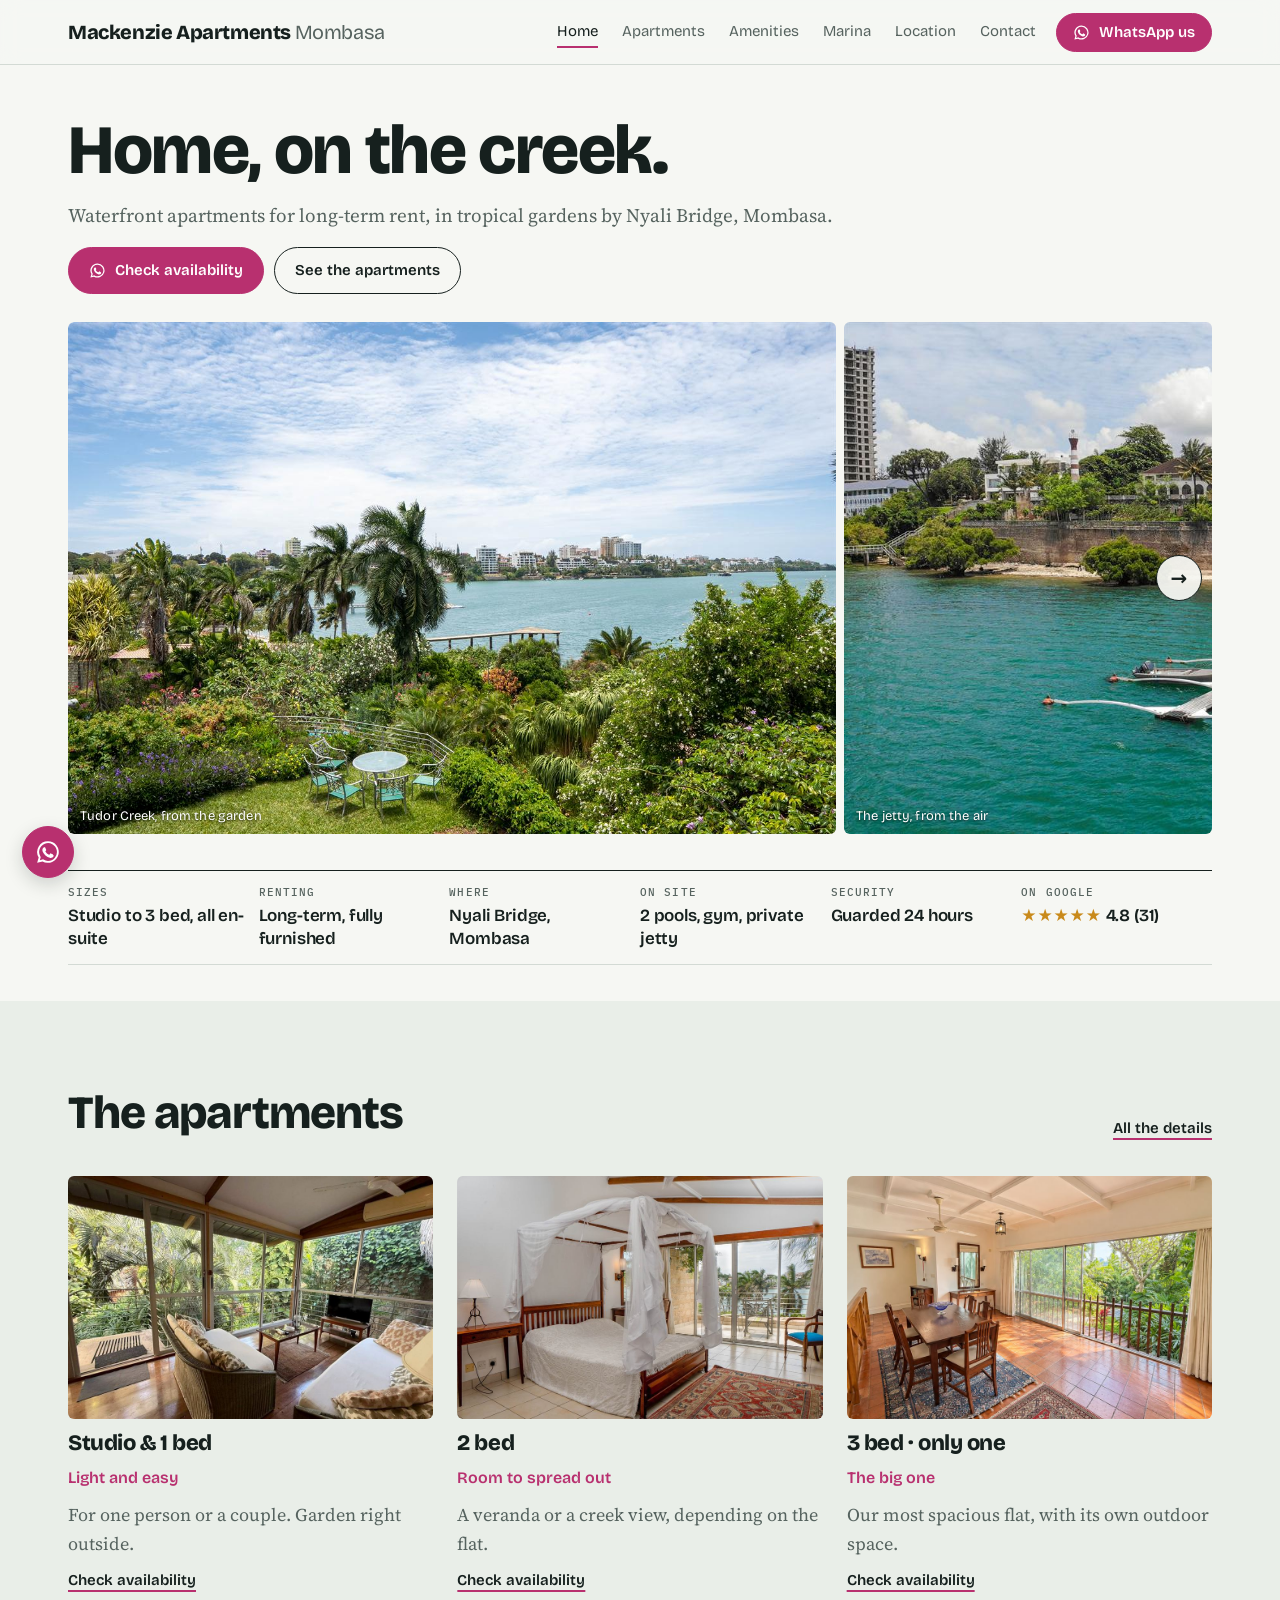
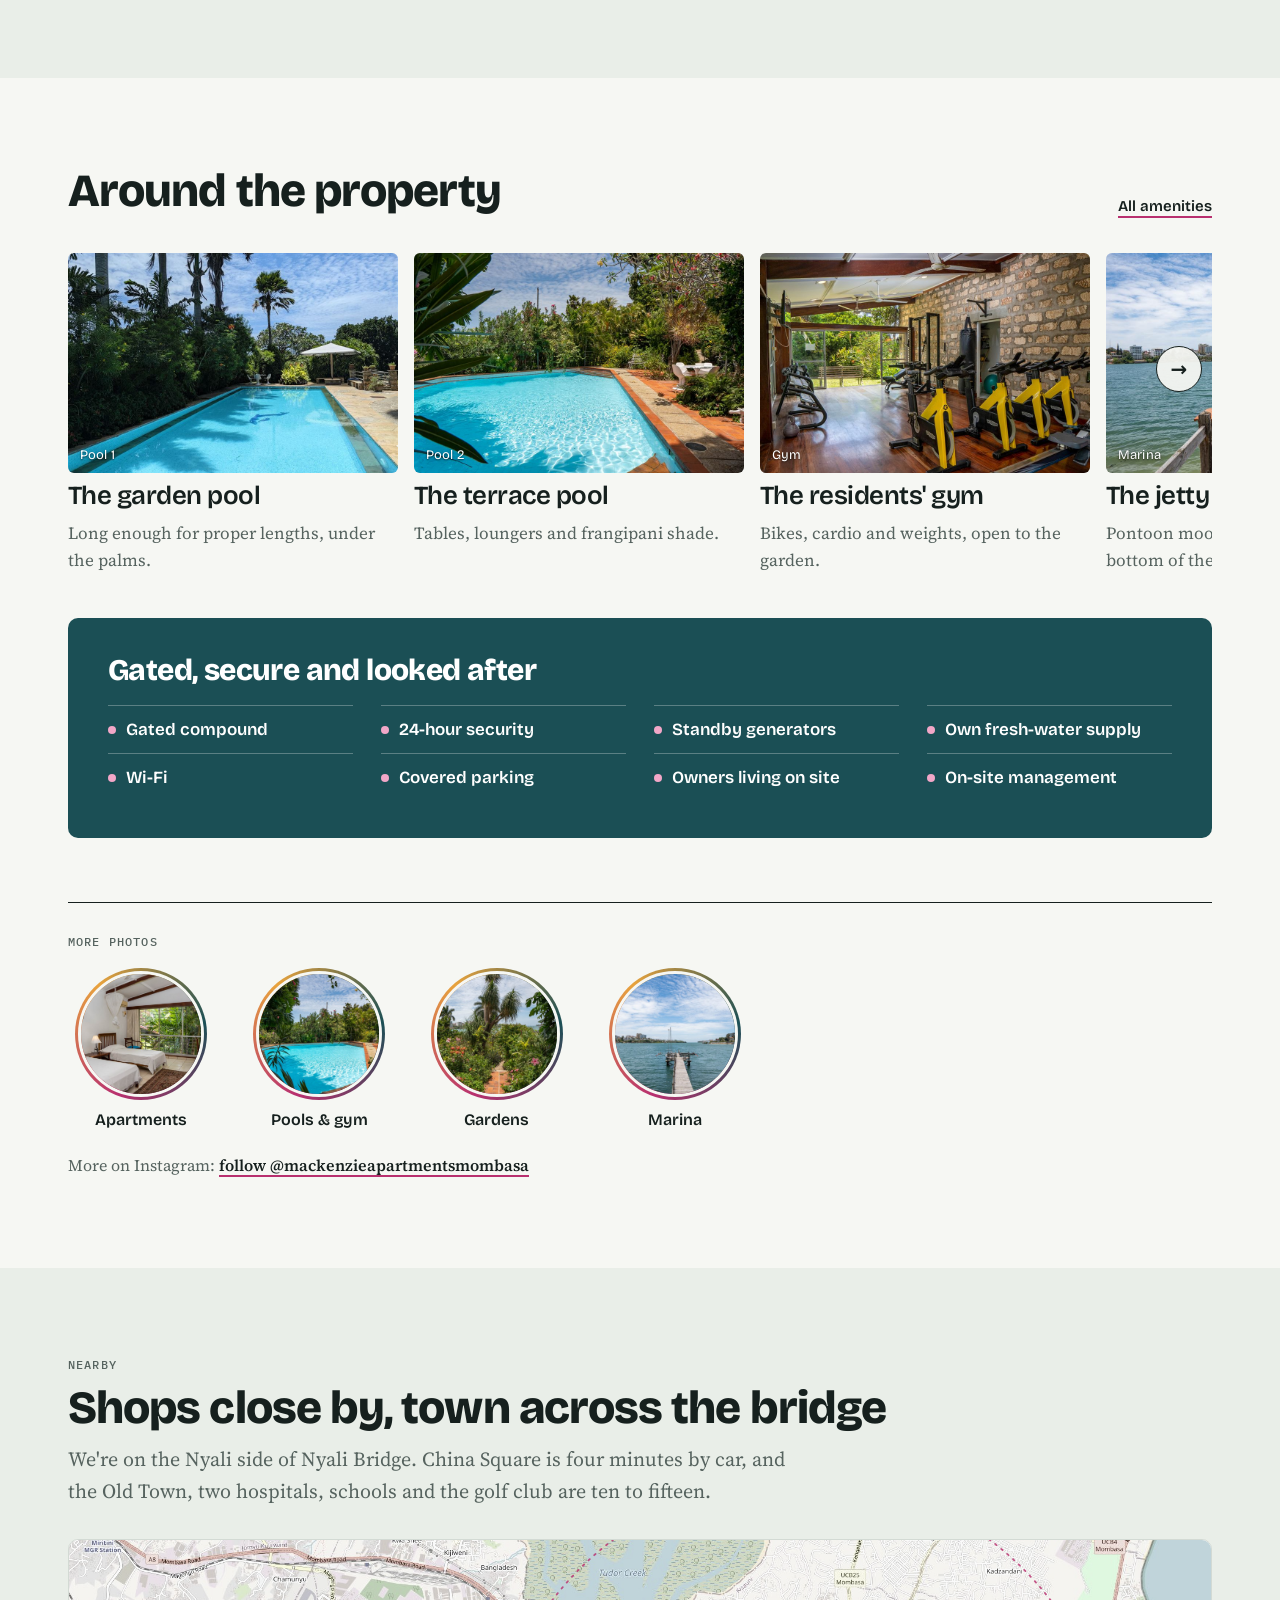
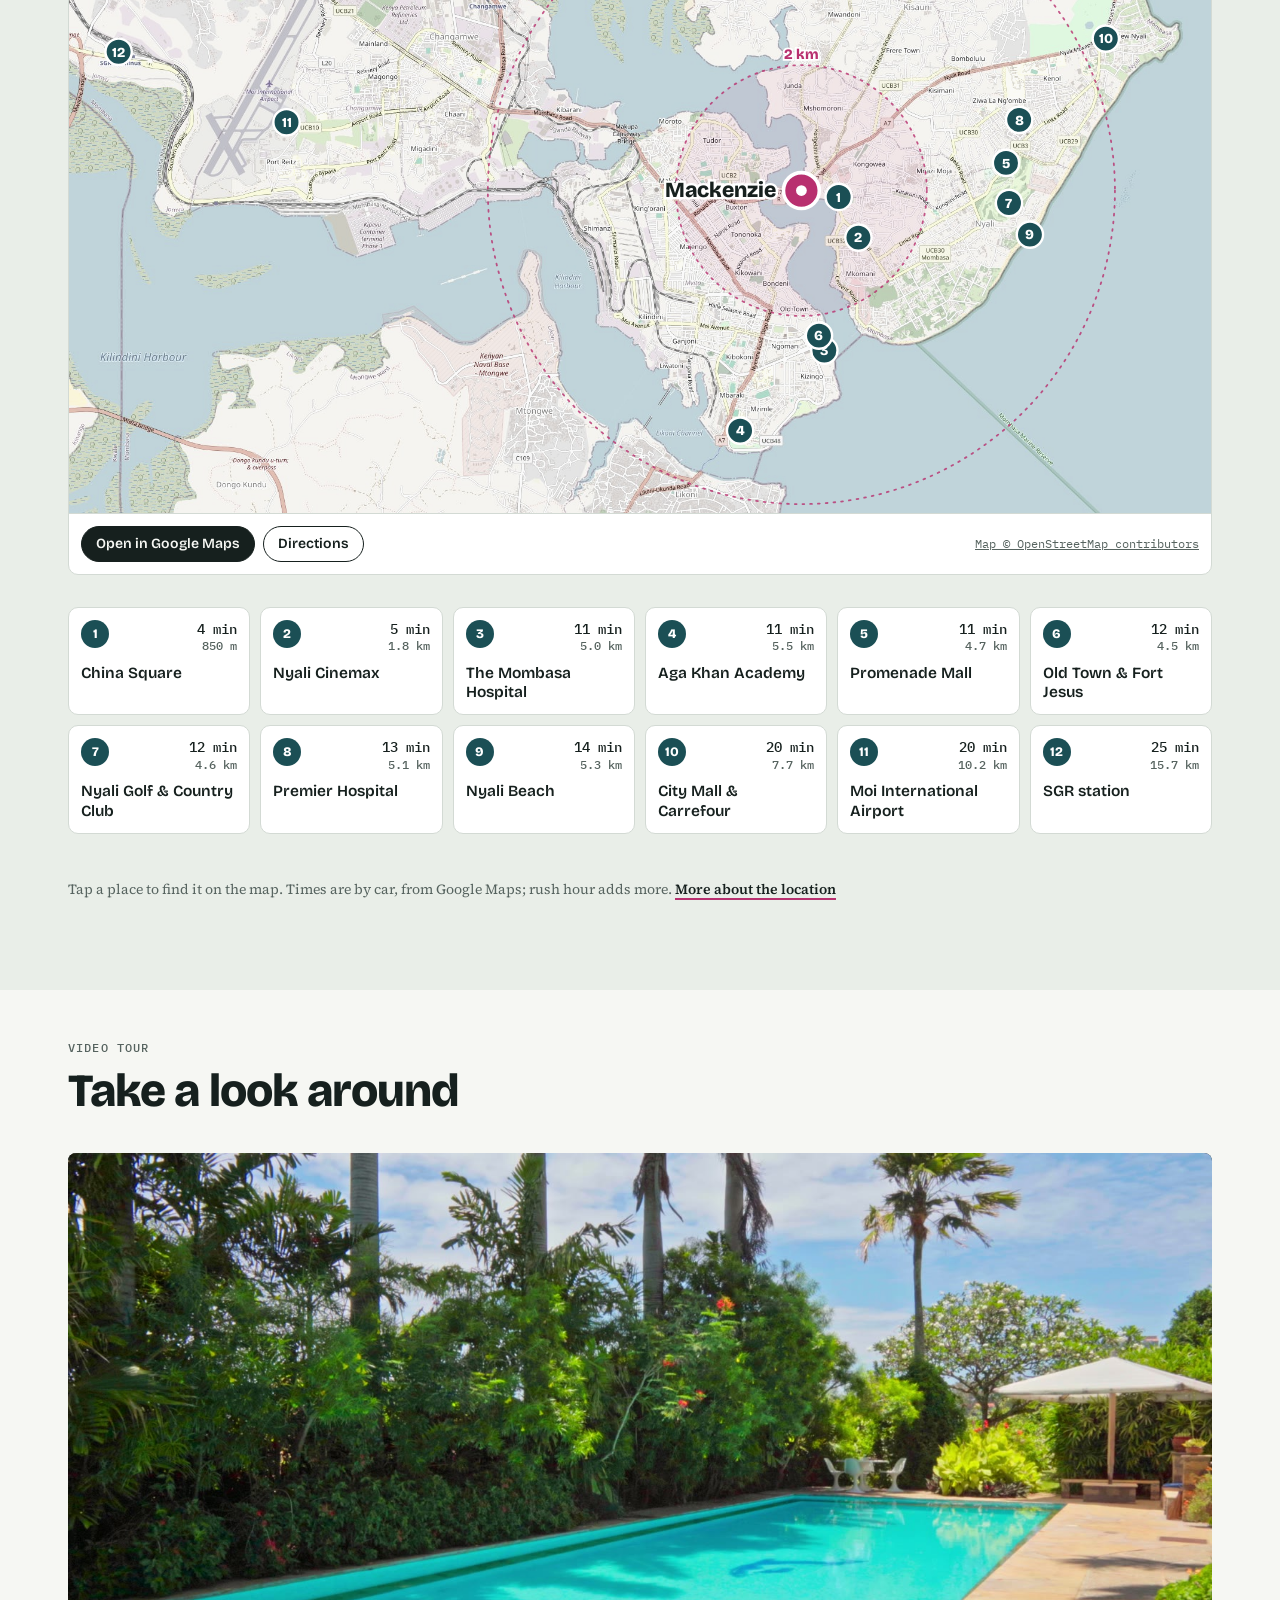
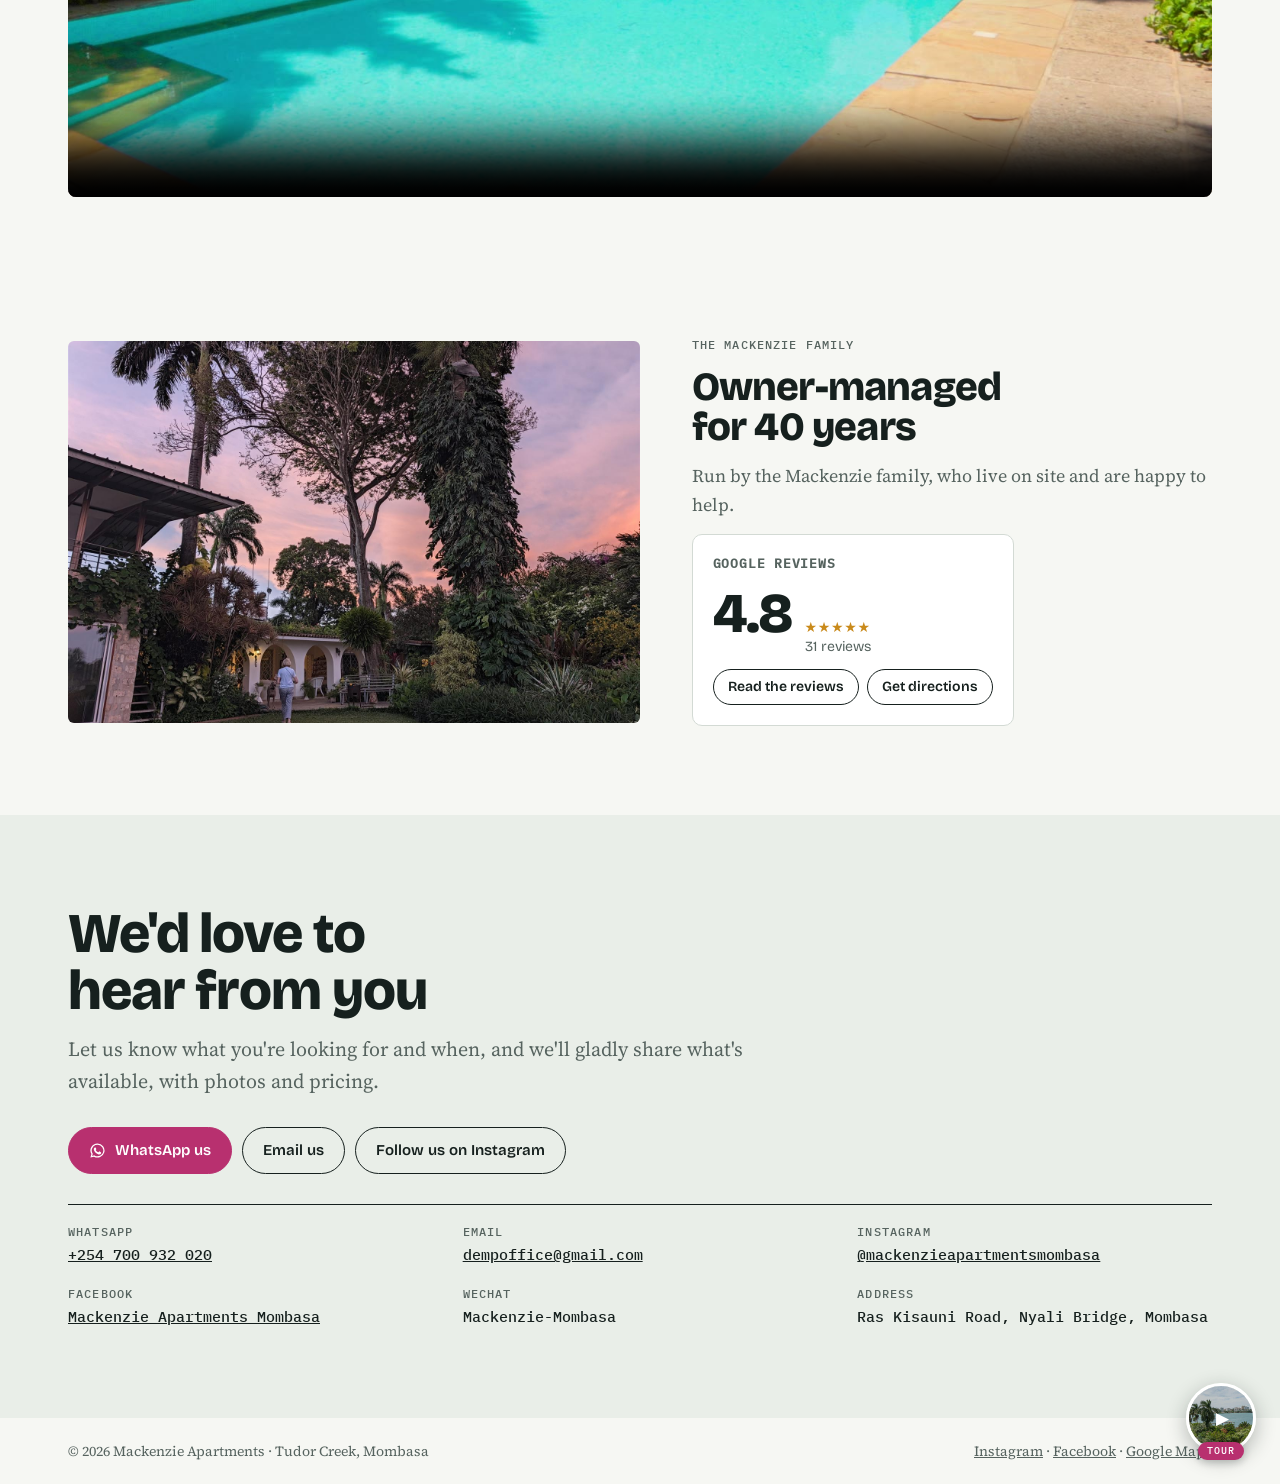
==== index.html @ 24026aed "Google links: open the listing by its Google ID (Read the reviews, Open in Google Maps, footer) Co-A" ====
<!doctype html>
<html lang="en" data-launch="1">
<head>
<meta charset="utf-8">
<meta name="viewport" content="width=device-width, initial-scale=1, viewport-fit=cover">
<title>Furnished Apartments for Long-Term Rent in Nyali, Mombasa | Mackenzie Apartments</title>
<meta name="description" content="Furnished waterfront apartments for long-term rent in tropical gardens on Tudor Creek, by Nyali Bridge, Mombasa. A private gated community with two pools, a gym and a jetty.">
<link rel="canonical" href="https://www.mackenziemombasa.com/">
<meta property="og:type" content="website">
<meta property="og:site_name" content="Mackenzie Apartments Mombasa">
<meta property="og:title" content="Mackenzie Apartments Mombasa">
<meta property="og:description" content="Furnished waterfront apartments for long-term rent, in tropical gardens by Nyali Bridge.">
<meta property="og:url" content="https://www.mackenziemombasa.com/">
<meta property="og:image" content="https://www.mackenziemombasa.com/img/og.jpg">
<meta property="og:image:width" content="1200">
<meta property="og:image:height" content="630">
<meta name="twitter:card" content="summary_large_image">
<script type="application/ld+json">
{"@context":"https://schema.org","@type":"ApartmentComplex","name":"Mackenzie Apartments Mombasa","description":"Furnished waterfront apartments for long-term rent on Tudor Creek, by Nyali Bridge, Mombasa. Studios to three-bed, all en-suite.","url":"https://www.mackenziemombasa.com/","image":"https://www.mackenziemombasa.com/img/m27.jpg","telephone":"+254700932020","email":"dempoffice@gmail.com","address":{"@type":"PostalAddress","streetAddress":"Ras Kisauni Road, Nyali Bridge","addressLocality":"Mombasa","addressRegion":"Mombasa County","addressCountry":"KE"},"geo":{"@type":"GeoCoordinates","latitude":-4.0418875,"longitude":39.6771775},"sameAs":["https://www.instagram.com/mackenzieapartmentsmombasa/","https://www.facebook.com/Mackenzieapartmentsmombasa"],"amenityFeature":[{"@type":"LocationFeatureSpecification","name":"Swimming pools","value":true},{"@type":"LocationFeatureSpecification","name":"Gym","value":true},{"@type":"LocationFeatureSpecification","name":"Private jetty and boat moorings","value":true},{"@type":"LocationFeatureSpecification","name":"24-hour security","value":true},{"@type":"LocationFeatureSpecification","name":"Standby generators","value":true},{"@type":"LocationFeatureSpecification","name":"Covered parking","value":true},{"@type":"LocationFeatureSpecification","name":"Wi-Fi","value":true},{"@type":"LocationFeatureSpecification","name":"Air conditioning","value":true},{"@type":"LocationFeatureSpecification","name":"Fully furnished","value":true}]}
</script>
<style>html,body{margin:0}[hidden]{display:none!important}</style>
<link rel="stylesheet" href="fonts/fonts.css">
<style>
/* Light-only by design: the site stays bright whatever the viewer's theme. */
:root{
  color-scheme:light;
  --paper:#F6F7F3; --panel:#E9EEE8; --ink:#16201E; --muted:#56635F; --line:#D3DAD4;
  --creek:#1B4F55; --creek-lt:#D6E6E4; --bloom:#B8306F; --bloom-lt:#F6DCE8; --bloom-ink:#FFFFFF;
  --display:"Bricolage Grotesque",ui-sans-serif,system-ui,"Segoe UI",sans-serif;
  --body:"Source Serif 4",Georgia,"Times New Roman",serif;
  --mono:"IBM Plex Mono",ui-monospace,Consolas,monospace;
  --g:clamp(16px,4cqi,48px);
}
*{box-sizing:border-box}
body{background:#DCE2DD;color:var(--ink);font-family:var(--body)}
img{display:block;max-width:100%;height:auto}
a{color:inherit}
:focus-visible{outline:2px solid var(--bloom);outline-offset:3px}
@media (prefers-reduced-motion: reduce){*{scroll-behavior:auto!important;transition:none!important;animation:none!important}}

/* ---------- internal draft chrome (not part of the website) ---------- */
.draftbar{background:#DCE2DD;color:#2B3330;border-bottom:1px solid #C5CDC7;font:500 12px/1 var(--mono)}
.draftbar .in{display:flex;flex-wrap:wrap;align-items:center;gap:10px 16px;padding:10px 16px}
.draftbar .tag{background:#A8432F;color:#fff;padding:5px 8px;border-radius:3px;letter-spacing:.08em;text-transform:uppercase;font-size:10.5px}
.draftbar .note{color:#56635F}
.seg{display:inline-flex;border:1px solid #B9C2BC;border-radius:999px;overflow:hidden;margin-left:auto;background:#fff}
.seg button,.notes-btn{font:500 11.5px/1 var(--mono);background:transparent;color:#2B3330;border:0;padding:8px 14px;cursor:pointer}
.seg button[aria-pressed="true"]{background:#16201E;color:#fff}
.notes-btn{border:1px solid #B9C2BC;border-radius:999px;background:#fff}
@media (max-width:420px){.seg{display:none}.draftbar .note{display:none}.notes-btn{margin-left:auto}}
.notes{background:#fff;border-bottom:1px solid #C5CDC7;font:400 15px/1.55 var(--body);color:#16201E}
.notes .in{padding:16px;max-width:900px}
.notes h2{font:600 12px var(--mono);letter-spacing:.1em;text-transform:uppercase;margin:0 0 10px;color:#A8432F}
.notes ol{margin:0;padding-left:20px;display:grid;gap:6px}
.stage[data-view="phone"]{padding:24px 16px 40px}
.stage[data-view="phone"] .site{width:390px;max-width:100%;height:max(560px,min(844px,calc(100vh - 110px)));overflow-y:auto;margin-inline:auto;border:10px solid #16201E;border-radius:40px;box-shadow:0 20px 50px rgba(22,32,30,.25)}

/* ---------- the website ---------- */
.site{container:site/inline-size;background:var(--paper);color:var(--ink);font:400 18px/1.6 var(--body);position:relative}
.wrap{max-width:1240px;margin-inline:auto;padding-inline:var(--g)}
h1,h2,h3{font-family:var(--display);line-height:1.02;margin:0;text-wrap:balance;letter-spacing:-.02em}
p{margin:0}
.lbl{font:500 11.5px/1.3 var(--mono);letter-spacing:.1em;text-transform:uppercase;color:var(--muted)}
.lead{font-size:clamp(18px,1.8cqi,20px);color:var(--muted);max-width:36em}
.btn{display:inline-flex;align-items:center;justify-content:center;gap:9px;font:600 15px/1 var(--display);text-decoration:none;padding:14px 20px;border-radius:999px;border:1.5px solid var(--ink);color:var(--ink);white-space:nowrap;background:transparent;cursor:pointer;transition:background .2s,color .2s}
.btn:hover{background:var(--ink);color:var(--paper)}
.btn-wa{background:var(--bloom);border-color:var(--bloom);color:var(--bloom-ink)}
.btn-wa:hover{background:#9C2560;border-color:#9C2560;color:#fff}
.ico{width:17px;height:17px;flex:none}
.more{font:600 15px var(--display);text-decoration:underline;text-decoration-color:var(--bloom);text-decoration-thickness:2px;text-underline-offset:5px}

/* header */
.hdr{position:sticky;top:0;z-index:20;background:color-mix(in srgb,var(--paper) 90%,transparent);backdrop-filter:blur(10px);border-bottom:1px solid var(--line)}
.hdr .wrap{display:flex;align-items:center;gap:20px;min-height:64px}
.brand{font:800 20px/1 var(--display);text-decoration:none;letter-spacing:-.02em}
.brand span{font-weight:400;color:var(--muted)}
.nav{display:none;margin-left:auto;gap:24px;font:400 15px var(--display)}
.nav a{text-decoration:none;color:var(--muted);padding-block:6px;border-bottom:2px solid transparent}
.nav a:hover{color:var(--ink)}
.nav a[aria-current="page"]{color:var(--ink);border-bottom-color:var(--bloom)}
.hdr .btn-wa{display:none;padding:10px 16px}
.menu-btn{margin-left:auto;background:none;border:0;width:44px;height:44px;margin-right:-10px;display:grid;place-items:center;cursor:pointer}
.bars,.bars::before,.bars::after{display:block;width:24px;height:2px;border-radius:2px;background:var(--ink);transition:transform .2s,top .2s}
.bars{position:relative}.bars::before,.bars::after{content:"";position:absolute;left:0}.bars::before{top:-7px}.bars::after{top:7px}
.menu-btn[aria-expanded="true"] .bars{background:transparent}
.menu-btn[aria-expanded="true"] .bars::before{top:0;transform:rotate(45deg)}
.menu-btn[aria-expanded="true"] .bars::after{top:0;transform:rotate(-45deg)}
.mnav{border-top:1px solid var(--line);background:var(--paper)}
.mnav a{display:block;padding:15px var(--g);border-bottom:1px solid var(--line);text-decoration:none;font:600 26px/1.1 var(--display);letter-spacing:-.02em}
.mnav a[aria-current="page"]{color:var(--bloom)}
@container site (min-width:900px){.nav{display:flex}.hdr .btn-wa{display:inline-flex}.menu-btn,.mnav{display:none!important}}

/* home intro */
.intro{padding-block:clamp(26px,4cqi,52px) clamp(18px,2.5cqi,28px);display:grid;gap:16px}
.intro h1{font-size:clamp(46px,8.5cqi,116px);font-weight:800;max-width:13ch}
.intro .row{display:grid;gap:22px;align-items:end}
@container site (min-width:900px){.intro .row{grid-template-columns:1fr auto}}
.ctas{display:flex;flex-wrap:wrap;gap:10px}

/* story highlights */
.hl{display:flex;gap:clamp(14px,2.2cqi,28px);overflow-x:auto;padding:4px var(--g) 14px;scrollbar-width:none;max-width:1240px;margin-inline:auto}
.hl::-webkit-scrollbar{display:none}
.hl button{flex:none;display:grid;justify-items:center;gap:8px;background:none;border:0;padding:0;cursor:pointer;color:var(--ink);font:500 13.5px/1.2 var(--display)}
.hl .ring{width:clamp(70px,8cqi,92px);aspect-ratio:1;border-radius:50%;padding:3px;background:conic-gradient(from 200deg,var(--bloom),#E8A33D,var(--creek),var(--bloom))}
.hl .ring>*{width:100%;height:100%;border-radius:50%;border:3px solid var(--paper);object-fit:cover;display:grid;place-items:center}
.hl .ring .txt{background:var(--creek);color:#fff;font:600 12px/1.1 var(--mono);text-align:center}
.hl button:hover .ring{transform:scale(1.04);transition:transform .2s}
.hl-hint{font:500 11.5px var(--mono);color:var(--muted);letter-spacing:.06em;padding-inline:var(--g);max-width:1240px;margin:0 auto 10px}

/* hero mosaic */
.mosaic-hero{display:grid;gap:8px;grid-template-columns:1fr 1fr}
.mosaic-hero figure{margin:0;position:relative}
.mosaic-hero img{width:100%;height:100%;object-fit:cover;border-radius:6px;cursor:zoom-in}
.mosaic-hero figcaption,.ph-tag{position:absolute;left:10px;bottom:10px;background:rgba(246,247,243,.92);color:var(--ink);font:500 11px/1 var(--mono);letter-spacing:.06em;text-transform:uppercase;padding:7px 9px;border-radius:999px;pointer-events:none}
.mosaic-hero .a{grid-column:1/-1;aspect-ratio:4/3}
.mosaic-hero .b,.mosaic-hero .c{aspect-ratio:1/1}
@container site (min-width:760px){
  .mosaic-hero{grid-template-columns:2fr 1fr;grid-template-rows:1fr 1fr;height:clamp(440px,52cqi,680px)}
  .mosaic-hero .a{grid-column:1;grid-row:1/3;aspect-ratio:auto}
  .mosaic-hero .b,.mosaic-hero .c{aspect-ratio:auto}
}

/* facts */
.facts{padding-block:clamp(24px,3cqi,36px)}
.facts dl{display:grid;grid-template-columns:1fr 1fr;gap:0;margin:0;border-top:1.5px solid var(--ink)}
@container site (min-width:900px){.facts dl{grid-template-columns:repeat(6,1fr)}}
.facts dl>div{padding:14px 14px 14px 0;border-bottom:1px solid var(--line)}
.facts dt{font:500 11px/1.3 var(--mono);letter-spacing:.1em;text-transform:uppercase;color:var(--muted);margin-bottom:6px}
.facts dd{margin:0;font:600 17px/1.3 var(--display);letter-spacing:-.01em}
.stars{color:#C98A1B;letter-spacing:.05em}

/* sections */
.sec{padding-block:clamp(56px,7cqi,100px)}
.sec.tint{background:var(--panel)}
.head{display:grid;gap:12px;margin-bottom:clamp(24px,3cqi,40px)}
.head.split-head{grid-template-columns:1fr;align-items:end}
@container site (min-width:900px){.head.split-head{grid-template-columns:1fr auto}}
.head h2{font-size:clamp(36px,5.2cqi,64px);font-weight:800}

/* apartment cards */
.cards{display:grid;grid-template-columns:1fr;gap:36px}
@container site (min-width:760px){.cards{grid-template-columns:repeat(3,1fr);gap:24px}}
.card{display:grid;gap:12px;align-content:start}
.card .ph{position:relative}
.card img{width:100%;aspect-ratio:4/3;object-fit:cover;border-radius:6px;cursor:zoom-in}
.card .size{font:500 11.5px var(--mono);letter-spacing:.1em;text-transform:uppercase;color:var(--bloom)}
.card h3{font-size:28px;font-weight:600}
.card p{color:var(--muted)}

/* on site: pools + gym feature */
.onsite{display:grid;grid-template-columns:1fr;gap:12px}
@container site (min-width:820px){.onsite{grid-template-columns:repeat(6,1fr);grid-auto-rows:auto}}
.os{position:relative;margin:0;display:grid;gap:10px;align-content:start}
.os .ph{position:relative}
.os img{width:100%;object-fit:cover;border-radius:6px;cursor:zoom-in}
.os h3{font-size:26px;font-weight:600}
.os p{color:var(--muted);font-size:17px}
.os-pool1 img{aspect-ratio:4/5}.os-pool2 img{aspect-ratio:4/5}.os-gym img{aspect-ratio:4/5}
.os-marina img,.os-garden img{aspect-ratio:16/10}
@container site (min-width:820px){
  .os-pool1,.os-pool2,.os-gym{grid-column:span 2}
  .os-marina,.os-garden{grid-column:span 3}
}
@container site (max-width:819px){.os-pool1 img,.os-pool2 img,.os-gym img{aspect-ratio:4/3}}

/* nearby */
.near{display:grid;grid-template-columns:1fr;gap:clamp(24px,4cqi,56px);align-items:start}
@container site (min-width:900px){.near{grid-template-columns:1fr 1.3fr}}
.near-list{list-style:none;margin:0;padding:0;border-top:1.5px solid var(--ink)}
.near-list li{display:grid;grid-template-columns:1fr auto;gap:4px 16px;padding:13px 0;border-bottom:1px solid var(--line);align-items:center}
.near-list .nm{font:600 17px/1.25 var(--display)}
.near-list .nm small{display:block;font:400 15px var(--body);color:var(--muted)}
.near-list .t{font:500 15px var(--mono);text-align:right;white-space:nowrap;font-variant-numeric:tabular-nums}
.near-list .t small{display:block;color:var(--muted);font-size:12px}
.near-list .bar{grid-column:1/-1;height:4px;background:var(--panel);border-radius:4px;overflow:hidden}
.near-list .bar i{display:block;height:100%;background:var(--creek);border-radius:4px}
.fine{font-size:14px;color:var(--muted);margin-top:12px}
.mapcard{background:#fff;border:1px solid var(--line);border-radius:10px;overflow:hidden;display:grid}
.mapcard svg{width:100%;height:auto;display:block}
.mapcard .mbtns{display:flex;flex-wrap:wrap;gap:8px;padding:12px;border-top:1px solid var(--line);align-items:center}
.mapcard .mbtns .btn{padding:10px 14px;font-size:14px}
.mapcard .mnote{font:500 11px/1.4 var(--mono);color:var(--muted);letter-spacing:.04em;margin-left:auto}
.gbox{display:grid;gap:14px;background:#fff;border:1px solid var(--line);border-radius:10px;padding:20px;justify-self:start;max-width:420px}
.gbox .score{display:flex;align-items:baseline;gap:12px}
.gbox .score b{font:800 56px/1 var(--display);letter-spacing:-.03em}
.gbox .score span{display:grid;gap:2px;font:500 14px var(--display);color:var(--muted)}
.gbox .stars{font-size:20px}
.gbox .g{font:600 13px var(--mono);letter-spacing:.06em;color:var(--muted)}
.gbox .row{display:flex;flex-wrap:wrap;gap:8px}
.gbox .btn{padding:10px 14px;font-size:14px}

/* split */
.split{display:grid;grid-template-columns:1fr;gap:clamp(22px,4cqi,64px);align-items:center}
@container site (min-width:820px){.split{grid-template-columns:1.1fr 1fr}.split.flip>:first-child{order:2}}
.split .ph{position:relative}
.split img{width:100%;aspect-ratio:4/3;object-fit:cover;border-radius:6px;cursor:zoom-in}
.split .txt{display:grid;gap:14px;align-content:start}
.split h2{font-size:clamp(32px,4.2cqi,52px);font-weight:800}
.split p{color:var(--muted)}
.stack{display:grid;gap:clamp(56px,7cqi,96px)}
blockquote{margin:0;font:italic 400 clamp(25px,3cqi,34px)/1.3 var(--body)}
.sig{font:600 16px/1.4 var(--display)}
.sig span{display:block;font:400 15px var(--body);color:var(--muted)}
.rating{display:inline-flex;gap:10px;align-items:center;font:600 15px var(--display);background:#fff;border:1px solid var(--line);border-radius:999px;padding:9px 14px;justify-self:start;text-decoration:none}

/* subpage heads */
.phead{padding-block:clamp(28px,4cqi,56px) clamp(18px,2.5cqi,28px);display:grid;gap:14px}
.phead h1{font-size:clamp(44px,7.5cqi,100px);font-weight:800;max-width:14ch}
.pimg{position:relative}
.pimg img{width:100%;height:clamp(260px,46cqi,600px);object-fit:cover;border-radius:6px;cursor:zoom-in}
.pimg .ph-tag{left:calc(var(--g) + 10px)}

/* lists */
.ticks{list-style:none;margin:0;padding:0;display:grid;grid-template-columns:1fr;border-top:1.5px solid var(--ink)}
@container site (min-width:640px){.ticks{grid-template-columns:1fr 1fr;column-gap:40px}}
.ticks li{padding:14px 0;border-bottom:1px solid var(--line);display:flex;gap:12px;align-items:baseline}
.ticks li::before{content:"";width:7px;height:7px;border-radius:50%;background:var(--bloom);flex:none;transform:translateY(-2px)}
.spec{list-style:none;margin:0;padding:0;border-top:1.5px solid var(--ink)}
.spec li{display:flex;justify-content:space-between;gap:16px;padding:13px 0;border-bottom:1px solid var(--line)}
.spec li span:first-child{color:var(--muted)}
.spec li span:last-child{font:500 14px var(--mono);text-align:right}
.steps{list-style:none;counter-reset:s;margin:0;padding:0;display:grid;grid-template-columns:1fr;gap:24px}
@container site (min-width:760px){.steps{grid-template-columns:repeat(4,1fr)}}
.steps li{counter-increment:s;display:grid;gap:6px;border-top:1.5px solid var(--ink);padding-top:14px}
.steps li::before{content:counter(s,decimal-leading-zero);font:500 13px var(--mono);color:var(--bloom)}
.steps b{font:600 21px/1.2 var(--display)}
.steps span{color:var(--muted)}

.gallery{display:grid;grid-template-columns:1fr 1fr;gap:8px}
@container site (min-width:760px){.gallery{grid-template-columns:repeat(4,1fr)}}
.gallery figure{margin:0;position:relative}
.gallery img{width:100%;aspect-ratio:1/1;object-fit:cover;border-radius:6px;cursor:zoom-in}
.gallery .w2{grid-column:span 2}
.gallery .w2 img{aspect-ratio:2/1}

/* faq */
.faq{border-top:1.5px solid var(--ink);max-width:820px}
.faq details{border-bottom:1px solid var(--line)}
.faq summary{cursor:pointer;list-style:none;display:flex;justify-content:space-between;gap:16px;padding:17px 0;font:600 19px/1.3 var(--display)}
.faq summary::-webkit-details-marker{display:none}
.faq summary::after{content:"+";font:400 22px/1 var(--mono);color:var(--bloom)}
.faq details[open] summary::after{content:"\2212"}
.faq details p{padding-bottom:18px;color:var(--muted);max-width:60ch}

/* contact */
.contact{background:var(--panel)}
.contact .wrap{padding-block:clamp(56px,7cqi,96px);display:grid;gap:30px}
.contact h2{font-size:clamp(40px,6.5cqi,84px);font-weight:800;max-width:12ch}
.ways{display:grid;grid-template-columns:1fr;gap:20px 40px;border-top:1.5px solid var(--ink);padding-top:20px}
@container site (min-width:640px){.ways{grid-template-columns:repeat(2,1fr)}}
@container site (min-width:980px){.ways{grid-template-columns:repeat(4,1fr)}}
.ways .lbl{display:block;margin-bottom:4px}
.ways .v{font:500 16px/1.5 var(--mono);user-select:all;overflow-wrap:anywhere}
footer.ft .wrap{padding-block:22px;display:flex;flex-wrap:wrap;gap:8px 24px;justify-content:space-between;font-size:14px;color:var(--muted)}
.mbar{position:sticky;bottom:0;z-index:30;background:color-mix(in srgb,var(--paper) 94%,transparent);backdrop-filter:blur(8px);border-top:1px solid var(--line);padding:10px var(--g) calc(10px + env(safe-area-inset-bottom,0px));display:flex}
.mbar .btn{flex:1}
/* computer: the WhatsApp bar becomes a floating button, bottom left */
@container site (min-width:900px){.mbar{height:0;padding:0;border:0;background:none;backdrop-filter:none;align-items:flex-end;pointer-events:none}
  .mbar .btn{flex:none;margin:0 0 22px 22px;pointer-events:auto;width:52px;height:52px;padding:0;border-radius:50%;justify-content:center;box-shadow:0 6px 18px rgba(22,32,30,.18)}
  .mbar .btn span{display:none}.mbar .btn .ico{width:26px;height:26px;margin:0}}
.intro .ttl .lead span.short{display:none}
@container site (max-width:699px){.intro .ctas{display:none}.intro{padding-bottom:6px}}
.jump{display:flex;flex-wrap:wrap;gap:10px;margin-top:6px}
.split[id]{scroll-margin-top:90px}
.page[hidden]{display:none!important}
/* ---------- draft 5: layout fixes, real map, fewer stories ---------- */
.mosaic-hero figure{min-height:0;overflow:hidden;border-radius:6px}
@container site (min-width:760px){.mosaic-hero{grid-template-rows:minmax(0,1fr) minmax(0,1fr)}}
.card{display:flex;flex-direction:column;gap:12px}
.card .more{margin-top:auto;align-self:flex-start}
.pricing{margin-top:clamp(24px,3cqi,36px);padding-top:18px;border-top:1px solid var(--line);color:var(--muted);max-width:46em}
.pricing a{color:var(--ink);font-weight:600;text-decoration-color:var(--bloom);text-decoration-thickness:2px;text-underline-offset:4px}
.onsite{grid-template-columns:1fr 1fr;gap:28px 12px}
@container site (min-width:820px){.onsite{grid-template-columns:repeat(3,1fr);gap:40px 20px}}
.os img{aspect-ratio:4/5}
.os h3{font-size:clamp(19px,2.2cqi,26px)}
.os p{font-size:clamp(15px,1.6cqi,17px)}
.more-photos{margin-top:clamp(40px,5cqi,64px);padding-top:clamp(24px,3cqi,32px);border-top:1.5px solid var(--ink);display:grid;gap:18px}
.hl{display:grid;grid-template-columns:repeat(4,minmax(0,1fr));gap:clamp(10px,2.4cqi,36px);overflow:visible;padding:0;margin:0;max-width:680px}
.hl button{font:600 clamp(13px,1.6cqi,16px)/1.2 var(--display);gap:10px}
.hl .ring{width:100%;max-width:132px}
.near2{display:grid;gap:clamp(20px,3cqi,32px)}
.realmap{border:1px solid var(--line);border-radius:10px;overflow:hidden;background:#fff}
.realmap .scroll{overflow-x:auto}
.realmap .canvas{position:relative;min-width:940px;aspect-ratio:1911/958}
.realmap .canvas img{position:absolute;inset:0;width:100%;height:100%;max-width:none;filter:saturate(.5) brightness(1.04) contrast(.96)}
.realmap .canvas svg{position:absolute;inset:0;width:100%;height:100%}
.realmap .mbtns{display:flex;flex-wrap:wrap;gap:8px;padding:12px;border-top:1px solid var(--line);align-items:center}
.realmap .mbtns .btn{padding:10px 14px;font-size:14px}
.btn-ink{background:var(--ink);color:var(--paper)}
.realmap .credit{margin-left:auto;font:400 11.5px var(--mono);color:var(--muted)}
.near-grid{list-style:none;margin:0;padding:0;display:grid;grid-template-columns:1fr;column-gap:40px;border-bottom:1px solid var(--line)}
@container site (min-width:700px){.near-grid{grid-template-columns:1fr 1fr}}
.near-grid li{display:grid;grid-template-columns:auto 1fr auto;gap:14px;align-items:center;padding:13px 0;border-top:1px solid var(--line)}
.near-grid .num{width:28px;height:28px;border-radius:50%;background:var(--creek);color:#fff;display:grid;place-items:center;font:800 13px var(--display)}
.near-grid .nm{font:600 17px/1.25 var(--display)}
.near-grid .nm small{display:block;font:400 15px var(--body);color:var(--muted)}
.near-grid .t{font:500 15px var(--mono);text-align:right;white-space:nowrap}
.near-grid .t small{display:block;color:var(--muted);font-size:12px}
.near-grid li{cursor:pointer}
.near-grid li.on .num,.realmap g.on circle{background:var(--bloom);fill:#B8306F}
/* phone: the 12 places become two rows of cards that slide sideways */
@container site (max-width:699px){
  .near-grid{grid-template-columns:none;grid-auto-flow:column;grid-template-rows:repeat(2,auto);grid-auto-columns:42cqi;gap:10px;border:0;overflow-x:auto;scroll-snap-type:x proximity;scrollbar-width:none;margin-right:calc(-1 * var(--g));padding-right:var(--g)}
  .near-grid::-webkit-scrollbar{display:none}
  .near-grid li{grid-template-columns:auto 1fr;grid-template-areas:"num t" "nm nm";gap:10px;align-items:start;align-content:start;padding:12px;background:#fff;border:1px solid var(--line);border-radius:10px;scroll-snap-align:start}
  .near-grid li.on{border-color:var(--bloom)}
  .near-grid .num{grid-area:num}
  .near-grid .t{grid-area:t;font-size:14px;line-height:1.3}
  .near-grid .nm{grid-area:nm;font-size:15.5px}
  .near-grid .nm small{display:none}
}
.gbox .score .stars{color:#C98A1B}
/* ---------- draft 6: amenities, gated estate ---------- */
.os img{aspect-ratio:4/3}
.intro .ttl{display:grid;gap:14px}
.intro .lead{max-width:30em}
.estate{background:var(--creek-lt)}
.ticks.one{grid-template-columns:1fr;margin-top:6px}
.sec.ruled{padding-top:0}
.sec.ruled>.wrap{border-top:1.5px solid var(--ink);padding-top:clamp(40px,6cqi,80px)}
/* ---------- draft 7: one home for each thing ---------- */
.also{margin-top:clamp(28px,4cqi,44px);display:grid;gap:12px}
.svc{list-style:none;margin:0;padding:0;display:flex;flex-wrap:wrap;gap:8px}
.svc li{background:#fff;border:1px solid var(--line);border-radius:999px;padding:9px 15px;font:500 15px/1.2 var(--display)}
.inl{color:var(--ink);font-weight:600;text-decoration-color:var(--bloom);text-decoration-thickness:2px;text-underline-offset:4px}
#nearby,#faq{scroll-margin-top:72px}
.intro h1{font-size:clamp(38px,5.4cqi,70px);max-width:none}
.intro .lead{max-width:38em}
.phead h1{font-size:clamp(34px,4.8cqi,62px);max-width:18ch}
.head h2{font-size:clamp(28px,3.6cqi,46px)}
.split h2{font-size:clamp(26px,3.2cqi,40px)}
.contact h2{font-size:clamp(32px,4.4cqi,56px)}
.gwrap{display:grid;gap:16px}
@container site (min-width:820px){.gwrap{grid-template-columns:minmax(260px,340px) 1fr;align-items:stretch}.gwrap .gbox{max-width:none;align-content:center}}
@container site (max-width:819px){.gwrap{grid-template-columns:minmax(0,.85fr) minmax(0,1.15fr);gap:10px;align-items:stretch}
  .gwrap .gbox{max-width:none;justify-self:stretch;padding:14px;gap:10px;align-content:center}
  .gwrap .gbox .g{font-size:11px}.gwrap .gbox .score{flex-wrap:wrap;gap:4px 8px}.gwrap .gbox .score b{font-size:40px}.gwrap .gbox .stars{font-size:15px}
  .gwrap .gbox .row .btn{flex:1 1 100%;padding:9px 6px;font-size:13px;justify-content:center;text-align:center}
  .gwrap .gmap,.gwrap .gmap iframe{min-height:250px}}
.gmap{border:1px solid var(--line);border-radius:10px;overflow:hidden;min-height:340px;background:#fff}
.gmap iframe{width:100%;height:100%;min-height:340px;border:0;display:block}
#sv-body{position:absolute;inset:0;overflow:hidden}
#sv-body>img{position:absolute;inset:0;width:100%;height:100%;object-fit:contain}
.sv-bg{position:absolute;inset:-30px;background-size:cover;background-position:center;filter:blur(24px) saturate(1.15);opacity:.9}
.ig{margin:6px 0 0;color:var(--muted);font-size:16px}
.os img{aspect-ratio:4/5}
.os img[src$="m-deck.jpg"]{object-position:64% center}
.os img[src$="p-pool2.jpg"]{object-position:42% center}
.also{background:var(--creek);color:#fff;border-radius:10px;padding:clamp(20px,3cqi,32px);gap:16px}
.also-h{font:800 clamp(22px,2.6cqi,30px)/1.1 var(--display);letter-spacing:-.02em;margin:0;color:#fff}
.also .svc{gap:10px}
.also .svc li{background:rgba(255,255,255,.12);border:1px solid rgba(255,255,255,.35);color:#fff;font:600 clamp(15px,1.7cqi,18px)/1.2 var(--display);padding:11px 16px 11px 14px;display:inline-flex;align-items:center;gap:9px}
.also .svc li::before{content:"";width:8px;height:8px;border-radius:50%;background:#F2A7C8;flex:none}
.ways{grid-template-columns:repeat(auto-fit,minmax(270px,1fr))!important}
.ways .v{font-size:15px;overflow-wrap:normal;word-break:normal}
@container site (max-width:420px){.ways .v{font-size:13.5px}}.quad{display:grid;grid-template-columns:1fr 1fr;gap:10px}
@container site (min-width:820px){.quad{grid-template-columns:repeat(4,1fr)}}
.quad figure{margin:0}
.quad img{width:100%;aspect-ratio:3/4;object-fit:cover;border-radius:6px;cursor:zoom-in}
.mosaic-hero.h6{grid-template-columns:1fr 1fr;height:auto}
.mosaic-hero.h6 figure{aspect-ratio:3/4}
.mosaic-hero.h6 .a{grid-column:1/-1}
.mosaic-hero.h6 .w{grid-column:1/-1;aspect-ratio:3/2}
@container site (min-width:760px){
  .mosaic-hero.h6{grid-template-columns:minmax(0,2fr) minmax(0,1fr) minmax(0,1fr);grid-template-rows:minmax(0,1fr) minmax(0,1fr);height:auto;aspect-ratio:3/2}
  .mosaic-hero.h6 figure{aspect-ratio:auto}
  .mosaic-hero.h6 .a{grid-column:1;grid-row:1/3}
  .mosaic-hero.h6 .w{grid-column:2/4;aspect-ratio:auto}
}
.sheets{display:grid;gap:14px}
.sheets img{width:100%;height:auto;border-radius:6px;cursor:zoom-in;border:1px solid var(--line)}
.pick{display:grid;grid-template-columns:repeat(auto-fill,minmax(150px,1fr));gap:10px}
.pick figure{margin:0;position:relative}
.pick img{width:100%;aspect-ratio:3/4;object-fit:contain;background:var(--panel);border-radius:6px;cursor:zoom-in}
.pick b{position:absolute;left:6px;top:6px;background:var(--ink);color:#fff;font:800 14px var(--display);border-radius:999px;min-width:28px;height:28px;display:grid;place-items:center;padding:0 7px}
[data-page="home"] .onsite{display:flex;gap:16px;overflow-x:auto;scroll-snap-type:x proximity;scrollbar-width:none;overscroll-behavior-x:contain}
[data-page="home"] .onsite::-webkit-scrollbar{display:none}
[data-page="home"] .onsite .os{flex:none;width:clamp(230px,27cqi,330px);scroll-snap-align:start}
.car.cards-car .car-btn{top:36%}
@container site (max-width:759px){
  [data-page="home"] .cards{display:flex;gap:14px;overflow-x:auto;scroll-snap-type:x mandatory;scrollbar-width:none}
  [data-page="home"] .cards::-webkit-scrollbar{display:none}
  [data-page="home"] .cards .card{flex:none;width:82%;scroll-snap-align:start}
}
.mosaic-hero figcaption,.ph-tag{left:12px;bottom:10px;background:none;padding:0;border-radius:0;color:#fff;font:500 13px/1.2 var(--display);letter-spacing:.01em;text-transform:none;text-shadow:0 1px 2px rgba(0,0,0,.65),0 0 14px rgba(0,0,0,.45)}
.pimg .ph-tag{left:calc(var(--g) + 12px)}
.swipe{display:flex;overflow-x:auto;scroll-snap-type:x mandatory;scrollbar-width:none;border-radius:6px}
.swipe::-webkit-scrollbar{display:none}
.card .swipe img{flex:none;width:100%;aspect-ratio:4/3;object-fit:cover;scroll-snap-align:start;border-radius:0;cursor:zoom-in}
.swipe-wrap{position:relative}
.swipe-wrap .car-btn{width:34px;height:34px;font-size:15px}
.swipe-wrap .car-btn.prev{left:8px}.swipe-wrap .car-btn.next{right:8px}
.swipe-count{position:absolute;right:10px;bottom:9px;color:#fff;font:500 12px var(--mono);text-shadow:0 1px 2px rgba(0,0,0,.7),0 0 12px rgba(0,0,0,.45);pointer-events:none}

@container site (min-width:760px){.gallery.g3{grid-template-columns:repeat(3,1fr)}}
.gallery.g3.land img{aspect-ratio:4/3}
.gallery.g3.port img{aspect-ratio:4/5}
@container site (min-width:820px){.quad.q3{grid-template-columns:repeat(3,1fr)}}
.car{position:relative}
.car-track{display:flex;gap:8px;overflow-x:auto;scroll-snap-type:x proximity;scrollbar-width:none;border-radius:6px;overscroll-behavior-x:contain}
.car-track::-webkit-scrollbar{display:none}
.car-track figure{flex:none;margin:0;position:relative;height:clamp(300px,40cqi,520px);scroll-snap-align:start}
@container site (max-width:560px){.car-track figure{height:clamp(300px,96cqi,430px)}}
.car-track img{height:100%;width:auto;max-width:none;display:block;border-radius:6px;cursor:zoom-in}
.car-btn{position:absolute;top:50%;transform:translateY(-50%);width:46px;height:46px;border-radius:50%;border:1.5px solid var(--ink);background:rgba(246,247,243,.94);color:var(--ink);font:600 20px/1 var(--display);cursor:pointer;display:grid;place-items:center;z-index:2}
.car-btn:hover{background:var(--ink);color:var(--paper)}
.car-btn.prev{left:10px}.car-btn.next{right:10px}
.car-btn[hidden]{display:none}
.hrow{display:grid;grid-template-columns:1fr 1fr;gap:8px;margin-top:8px}
.hrow figure{margin:0;position:relative;aspect-ratio:3/2;overflow:hidden;border-radius:6px}
.hrow figure:first-child{grid-column:1/-1}
.hrow img{width:100%;height:100%;object-fit:cover;cursor:zoom-in}
@container site (min-width:760px){.hrow{grid-template-columns:repeat(3,1fr)}.hrow figure:first-child{grid-column:auto}}
.also{padding:clamp(22px,3.2cqi,36px) clamp(20px,3.4cqi,40px);gap:18px}
.also .svc{display:grid;grid-template-columns:1fr 1fr;gap:0 28px}
@container site (min-width:820px){.also .svc{grid-template-columns:repeat(4,1fr)}}
.also .svc li{background:none;border:0;border-top:1px solid rgba(255,255,255,.28);border-radius:0;padding:13px 0;font:600 clamp(15px,1.55cqi,17px)/1.25 var(--display);display:flex;align-items:center;gap:10px}
.intro .row{grid-template-columns:1fr!important;gap:18px}
.intro .lead{max-width:none;font-size:clamp(17px,1.65cqi,19px);line-height:1.5}
.intro .lead{max-width:46em;text-wrap:pretty}
.intro .lead span{display:inline}
.pair{display:grid;grid-template-columns:1fr;gap:10px}
@container site (min-width:700px){.pair{grid-template-columns:1fr 1fr}}
.pair figure{margin:0;position:relative}
.pair img{width:100%;aspect-ratio:4/3;object-fit:cover;border-radius:6px;cursor:zoom-in}
.duo{display:grid;grid-template-columns:1fr 1fr;gap:8px}
.duo .ph{position:relative}
.duo img{width:100%;aspect-ratio:3/4;object-fit:cover;border-radius:6px;cursor:zoom-in}
.duo .wide{grid-column:1/-1}
.duo .wide img{aspect-ratio:16/9}
.mosaic-hero.h5{grid-template-columns:1fr 1fr}
.mosaic-hero.h5 .a{grid-column:1/-1;aspect-ratio:3/4}
.mosaic-hero.h5 figure:not(.a){aspect-ratio:1/1}
@container site (min-width:760px){
  .mosaic-hero.h5{grid-template-columns:minmax(0,1.5fr) minmax(0,1fr) minmax(0,1fr);grid-template-rows:minmax(0,1fr) minmax(0,1fr);height:clamp(460px,54.5cqi,676px)}
  .mosaic-hero.h5 .a{grid-column:1;grid-row:1/3;aspect-ratio:auto}
  .mosaic-hero.h5 figure:not(.a){aspect-ratio:auto}
}


/* photo viewer */
.lb{position:fixed;inset:0;z-index:200;background:rgba(246,247,243,.97);display:grid;grid-template-rows:auto 1fr auto;padding:12px 16px calc(12px + env(safe-area-inset-bottom,0px))}
.lb .bar{display:flex;justify-content:space-between;align-items:center;font:500 12px var(--mono);color:var(--muted)}
.pill{font:600 14px var(--display);background:#fff;border:1.5px solid var(--ink);color:var(--ink);border-radius:999px;padding:9px 14px;cursor:pointer}
.lb figure{margin:0;display:grid;place-items:center;min-height:0}
.lb img{max-height:100%;max-width:100%;object-fit:contain;border-radius:6px}
.lb .nav2{display:flex;justify-content:center;gap:10px;padding-top:10px}
.lb .cap{font:500 13px var(--mono);letter-spacing:.04em;color:var(--muted);text-align:center;padding-top:8px}

/* story viewer */
.sv{position:fixed;inset:0;z-index:210;background:rgba(233,238,232,.97);display:grid;place-items:center;padding:12px}
.sv-card{position:relative;width:min(420px,100%);height:min(780px,calc(100vh - 24px));border-radius:18px;overflow:hidden;background:var(--panel);box-shadow:0 18px 50px rgba(22,32,30,.22)}
.sv-card>img{width:100%;height:100%;object-fit:cover}
.sv-txt{position:absolute;inset:0;display:grid;align-content:center;gap:14px;padding:32px 28px;background:var(--creek);color:#fff}
.sv-txt.pink{background:var(--bloom)}
.sv-txt .big{font:800 clamp(52px,16vw,76px)/.95 var(--display);letter-spacing:-.03em}
.sv-txt .mid{font:600 26px/1.15 var(--display)}
.sv-txt .sm{font:400 17px/1.45 var(--body);opacity:.9}
.sv-txt .btn{justify-self:start;background:#fff;color:var(--ink);border-color:#fff}
.sv-top{position:absolute;inset:0 0 auto 0;padding:10px 10px 0;z-index:3;display:grid;gap:10px}
.sv-prog{display:flex;gap:4px}
.sv-prog span{flex:1;height:3px;border-radius:3px;background:rgba(255,255,255,.55);overflow:hidden;box-shadow:0 0 2px rgba(0,0,0,.25)}
.sv-prog span i{display:block;height:100%;width:0;background:#fff}
.sv-prog span.done i{width:100%}
.sv-prog span.run i{animation:fill var(--dur,5s) linear forwards}
@keyframes fill{to{width:100%}}
.sv-head{display:flex;justify-content:space-between;align-items:center}
.sv-name{background:rgba(246,247,243,.92);border-radius:999px;padding:6px 11px;font:600 13px var(--display)}
.sv-close{background:rgba(246,247,243,.92);border:0;border-radius:999px;padding:7px 12px;font:600 13px var(--display);cursor:pointer;color:var(--ink)}
.sv-cap{position:absolute;left:12px;right:12px;bottom:14px;z-index:3;background:rgba(246,247,243,.94);border-radius:12px;padding:11px 13px;display:grid;gap:3px}
.sv-cap b{font:500 11px/1.3 var(--mono);letter-spacing:.08em;text-transform:uppercase;color:var(--creek)}
.sv-cap span{font:400 16px/1.35 var(--body)}
.sv-zone{position:absolute;top:60px;bottom:0;z-index:2;background:none;border:0;cursor:pointer}
.sv-zone.l{left:0;width:35%}.sv-zone.r{right:0;width:65%}
/* photoshoot photos are 3:2 landscape: frames match them so nothing is cropped or zoomed */
.card img,.card .swipe img,.split img,.pair img,.quad img,.quad.q3 img,.gallery img,.gallery.g3.land img,.os img,.os-pool1 img,.os-pool2 img,.os-gym img,.os-marina img,.os-garden img{aspect-ratio:3/2}
@container site (max-width:819px){.os-pool1 img,.os-pool2 img,.os-gym img{aspect-ratio:3/2}}
.gallery.g3.port img{aspect-ratio:4/5}
.pimg img{height:auto;aspect-ratio:3/2}
.duo img{aspect-ratio:3/4}.duo .wide img{aspect-ratio:16/9}
/* highlights viewer: photo fills the card like an Instagram story, caption in white over a soft shade */
#sv-body .sv-photo{position:absolute;inset:0;width:100%;height:100%;object-fit:cover}
.sv-card{background:#16201E}
.sv-card::after{content:"";position:absolute;inset:auto 0 0 0;height:38%;background:linear-gradient(transparent,rgba(0,0,0,.62));z-index:1;pointer-events:none}
.sv-cap{background:none;padding:0 6px;bottom:22px;color:#fff;text-shadow:0 1px 8px rgba(0,0,0,.55)}
.sv-cap b{color:#fff;opacity:.9}
.sv-cap span{font-size:17px}
/* smaller sideways photo rows (Apartments page) */
.car-track.sm figure{height:clamp(240px,30cqi,400px)}
@container site (max-width:560px){.car-track.sm figure{height:clamp(220px,62cqi,300px)}}
.thumbs{display:grid;grid-template-columns:repeat(3,1fr);gap:8px;margin-top:8px}
.quad figure{position:relative;margin:0}
.quad.pools{grid-template-columns:repeat(2,minmax(0,1fr))}
/* security list: two columns where there is room, tighter rows on phone */
@container site (min-width:560px){.ticks.one{grid-template-columns:1fr 1fr;column-gap:40px}}
@container site (max-width:559px){.ticks.one li{padding:10px 0}}
.film{display:block;width:100%;height:auto;aspect-ratio:16/9;border-radius:8px;background:#16201E}
[data-page="living"] section[id]{scroll-margin-top:76px}
/* jump links: one slim row that slides sideways if it runs out of room */
.jump{flex-wrap:nowrap;gap:6px;margin-top:2px;overflow-x:auto;scrollbar-width:none;align-items:center}
.jump::-webkit-scrollbar{display:none}
.jump::before{content:"Jump to";flex:none;font:500 11.5px/1 var(--mono);letter-spacing:.1em;text-transform:uppercase;color:var(--muted);margin-right:6px}
.jump .btn{flex:none;padding:7px 13px;font-size:14px;font-weight:500;border-width:1px;border-color:var(--line);background:#fff;white-space:nowrap}
.jump .btn:hover{border-color:var(--ink)}
/* phone: the text comes before its photo */
@container site (max-width:819px){.split.txt-first>.txt{order:-1}}
/* 'watch the film' tag on the top photos: a round still from the film with a play mark */
.watch{position:absolute;top:12px;left:12px;z-index:3;display:inline-flex;align-items:center;gap:10px;padding:5px 16px 5px 5px;border:0;border-radius:999px;background:rgba(246,247,243,.96);color:var(--ink);cursor:pointer;box-shadow:0 4px 16px rgba(22,32,30,.22);text-align:left;transition:transform .2s}
.watch:hover{transform:scale(1.03);background:#fff}
.watch .th{position:relative;width:42px;height:42px;border-radius:50%;overflow:hidden;flex:none;display:block}
.watch .th img{width:100%;height:100%;object-fit:cover;display:block}
.watch .th i{position:absolute;inset:0;display:grid;place-items:center;background:rgba(22,32,30,.28);color:#fff;font-style:normal;font-size:13px;padding-left:2px}
.watch .tx{display:grid;gap:2px}
.watch .tx b{font:700 14.5px/1 var(--display);letter-spacing:-.01em}
.watch .tx small{font:500 10.5px/1 var(--mono);letter-spacing:.08em;text-transform:uppercase;color:var(--muted)}
#film{scroll-margin-top:70px}
/* nearby places: compact cards at every width (tablet 4 across, computer 6 across, phone slides sideways) */
@container site (min-width:700px){
  .near-grid{grid-template-columns:repeat(4,minmax(0,1fr));gap:10px;border:0}
  .near-grid li{grid-template-columns:auto 1fr;grid-template-areas:"num t" "nm nm";gap:10px;align-items:start;align-content:start;padding:12px;background:#fff;border:1px solid var(--line);border-radius:10px}
  .near-grid li.on{border-color:var(--bloom)}
  .near-grid .num{grid-area:num}
  .near-grid .t{grid-area:t;font-size:14px;line-height:1.3}
  .near-grid .nm{grid-area:nm;font-size:15.5px}
  .near-grid .nm small{display:none}
}
@container site (min-width:1000px){.near-grid{grid-template-columns:repeat(6,minmax(0,1fr))}}
/* 'watch the film' link under the intro line */
.watch-link{justify-self:start;display:inline-flex;align-items:center;gap:10px;padding:0;border:0;background:none;color:var(--ink);cursor:pointer}
.watch-link .pl{display:grid;place-items:center;width:30px;height:30px;border-radius:50%;background:var(--bloom);color:#fff;font-size:10px;padding-left:2px;flex:none;transition:transform .2s}
.watch-link:hover .pl{transform:scale(1.1)}
.watch-link b{font:600 16px/1 var(--display);text-decoration:underline;text-decoration-color:var(--line);text-decoration-thickness:1.5px;text-underline-offset:5px}
.watch-link:hover b{text-decoration-color:var(--bloom)}
.watch-link small{font:500 11px/1 var(--mono);letter-spacing:.08em;text-transform:uppercase;color:var(--muted)}
/* floating 'watch the film' bubble, bottom right of the homepage */
.bubble{position:fixed;right:16px;bottom:calc(84px + env(safe-area-inset-bottom,0px));z-index:40;display:flex;align-items:center;gap:0;padding:0;border:0;background:none;cursor:pointer;transition:opacity .3s,transform .3s}
.bubble[hidden]{display:none}
.bubble.away{opacity:0;transform:translateY(12px);pointer-events:none}
.bubble .bc{position:relative;width:62px;height:62px;border-radius:50%;overflow:hidden;border:3px solid #fff;box-shadow:0 6px 20px rgba(22,32,30,.3);flex:none;display:block}
.bubble .bc img{width:100%;height:100%;object-fit:cover;display:block}
.bubble .bc i{position:absolute;inset:0;display:grid;place-items:center;background:rgba(22,32,30,.25);color:#fff;font-style:normal;font-size:17px;padding-left:3px}
.bubble .bl{background:#fff;color:var(--ink);font:600 13.5px/1 var(--display);padding:9px 20px 9px 14px;border-radius:999px 0 0 999px;margin-right:-14px;box-shadow:0 6px 20px rgba(22,32,30,.18);white-space:nowrap}
.bubble:hover .bc{transform:scale(1.05);transition:transform .2s}
@media (min-width:900px){.bubble{right:24px;bottom:24px}.bubble .bc{width:70px;height:70px}}
@media (prefers-reduced-motion:no-preference){.bubble .bc::after{content:"";position:absolute;inset:-3px;border-radius:50%;border:2px solid #fff;animation:bub 2.6s ease-out 1.5s 3}@keyframes bub{from{transform:scale(1);opacity:.9}to{transform:scale(1.35);opacity:0}}}
/* compact bubble: round still with a small badge */
.bubble{flex-direction:column}
.bubble .bl{margin:-11px 0 0;padding:4px 9px;border-radius:999px;background:var(--bloom);color:#fff;font:500 10px/1 var(--mono);letter-spacing:.1em;text-transform:uppercase;box-shadow:0 2px 8px rgba(22,32,30,.25);position:relative;z-index:1}
/* apartments: the size is the title; the phrase under it is the smaller line */
.card .size{font:700 22px/1.15 var(--display);letter-spacing:-.02em;text-transform:none;color:var(--ink)}
.card h3{font:600 16px/1.3 var(--display);letter-spacing:0;color:var(--bloom)}
.split[id^="apt-"] .lbl{font:700 clamp(24px,2.6cqi,30px)/1.1 var(--display);letter-spacing:-.02em;text-transform:none;color:var(--ink)}
.split[id^="apt-"] h2{font:600 clamp(17px,1.8cqi,20px)/1.3 var(--display);letter-spacing:0;color:var(--bloom)}
</style>
<link rel="icon" href="/favicon.ico" sizes="48x48">
<link rel="icon" href="/favicon.svg" type="image/svg+xml">
<link rel="icon" href="/favicon-192.png" type="image/png" sizes="192x192">
<link rel="apple-touch-icon" href="/apple-touch-icon.png">
<style>body{background:var(--paper)}</style>
</head>
<body>
<svg width="0" height="0" style="position:absolute" aria-hidden="true">
  <symbol id="wa" viewBox="0 0 24 24"><path fill="currentColor" d="M12 2a10 10 0 0 0-8.6 15.1L2 22l5-1.3A10 10 0 1 0 12 2Zm0 18.2a8.2 8.2 0 0 1-4.2-1.2l-.3-.2-3 .8.8-2.9-.2-.3A8.2 8.2 0 1 1 12 20.2Zm4.5-6.1c-.2-.1-1.5-.7-1.7-.8-.2-.1-.4-.1-.6.1l-.8 1c-.1.2-.3.2-.5.1a6.7 6.7 0 0 1-3.3-2.9c-.2-.4.2-.4.7-1.3.1-.2 0-.3 0-.4l-.8-1.8c-.2-.5-.4-.4-.6-.4h-.5a1 1 0 0 0-.7.3 3 3 0 0 0-.9 2.2c0 1.3.9 2.5 1 2.7.1.2 1.8 2.8 4.4 3.9 1.6.7 2.3.8 3.1.6.5-.1 1.5-.6 1.7-1.2.2-.6.2-1.1.2-1.2-.1-.1-.3-.2-.5-.3Z"/></symbol>
</svg>

<div class="stage" id="stage" data-view="desktop">
<div class="site" id="site">

  <header class="hdr">
    <div class="wrap">
      <a class="brand" href="./">Mackenzie Apartments <span>Mombasa</span></a>
      <nav class="nav" aria-label="Main">
        <a href="./" aria-current="page">Home</a>
        <a href="apartments/">Apartments</a>
        <a href="amenities/">Amenities</a>
        <a href="marina/">Marina</a>
        <a href="location/">Location</a>
        <a href="contact/">Contact</a>
      </nav>
      <a class="btn btn-wa wa" href="#" target="_blank" rel="noopener"><svg class="ico"><use href="#wa"/></svg>WhatsApp us</a>
      <button type="button" class="menu-btn" id="menu-btn" aria-expanded="false" aria-controls="mnav" aria-label="Menu"><span class="bars" aria-hidden="true"></span></button>
    </div>
    <nav class="mnav" id="mnav" aria-label="Main" hidden>
      <a href="./" aria-current="page">Home</a>
      <a href="apartments/">Apartments</a>
      <a href="amenities/">Amenities</a>
      <a href="marina/">Marina</a>
      <a href="location/">Location</a>
      <a href="contact/">Contact</a>
    </nav>
  </header>

  <main>
  <div class="page" data-page="home">
    <section class="wrap intro">
      <div class="row">
        <div class="ttl">
          <h1>Home, on the creek.</h1>
          <p class="lead">Waterfront apartments for long-term rent, in tropical gardens by Nyali Bridge, Mombasa.</p>
        </div>
        <div class="ctas">
          <a class="btn btn-wa wa" href="#" target="_blank" rel="noopener"><svg class="ico"><use href="#wa"/></svg>Check availability</a>
          <a class="btn" href="apartments/">See the apartments</a>
        </div>
      </div>
    </section>

    <section class="wrap">
      <div class="car"><div class="car-track" id="car-track">
          <figure><img src="img/m27-m.jpg" data-full="img/m27.jpg" fetchpriority="high" alt="The lawn table at the top of the garden, looking across Tudor Creek" width="1600" height="1067"><span class="ph-tag">Tudor Creek, from the garden</span></figure>
          <figure><img src="img/m26-m.jpg" data-full="img/m26.jpg" alt="The jetty and pontoon from the air, with a yacht moored" width="1600" height="900"><span class="ph-tag">The jetty, from the air</span></figure>
          <figure><img src="img/m20-m.jpg" data-full="img/m20.jpg" alt="Looking out from the apartment to a private balcony, palms and the creek" width="1600" height="1067"><span class="ph-tag">Inside · out to the balcony</span></figure>
          <figure><img src="[data-uri]" data-src="img/m51-m.jpg" data-full="img/m51.jpg" alt="A white table and chairs on a deck right over the water" width="1600" height="1067"><span class="ph-tag">A deck by the water</span></figure>
          <figure><img src="[data-uri]" data-src="img/m36-m.jpg" data-full="img/m36.jpg" alt="The terrace pool under a frangipani, with loungers and a white table" width="1600" height="1067"><span class="ph-tag">Terrace pool</span></figure>
          <figure><img src="[data-uri]" data-src="img/m57-m.jpg" data-full="img/m57.jpg" alt="A garden path between crotons and ginger lilies" width="1600" height="1067"><span class="ph-tag">The gardens</span></figure>
          <figure><img src="[data-uri]" data-src="img/m64-m.jpg" data-full="img/m64.jpg" alt="Loungers on the lawn, with the creek beyond" width="1600" height="1067"><span class="ph-tag">The lawn</span></figure>
          <figure><img src="[data-uri]" data-src="img/bay2c-m.jpg" data-full="img/bay2c.jpg" alt="Bedroom with a four-poster bed, timber floor and windows onto the creek" width="1448" height="1086"><span class="ph-tag">Inside · bedroom on the creek</span></figure>
          <figure><img src="[data-uri]" data-src="img/m8-m.jpg" data-full="img/m8.jpg" alt="The garden pool from above, surrounded by palms" width="1600" height="900"><span class="ph-tag">Garden pool, from above</span></figure>
        </div><button type="button" class="car-btn prev" id="car-prev" aria-label="Previous photos">&#8592;</button><button type="button" class="car-btn next" id="car-next" aria-label="More photos">&#8594;</button></div>
    </section>

    <section class="wrap facts" aria-label="The short version">
      <dl>
        <div><dt>Sizes</dt><dd>Studio to 3 bed, all en-suite</dd></div>
        <div><dt>Renting</dt><dd>Long-term, fully furnished</dd></div>
        <div><dt>Where</dt><dd>Nyali Bridge, Mombasa</dd></div>
        <div><dt>On site</dt><dd>2 pools, gym, private jetty</dd></div>
        <div><dt>Security</dt><dd>Guarded 24 hours</dd></div>
        <div><dt>On Google</dt><dd><span class="stars">★★★★★</span> 4.8 (31)</dd></div>
      </dl>
    </section>
    <section class="sec tint">
      <div class="wrap">
        <div class="head split-head">
          <h2>The apartments</h2>
          <a class="more" href="apartments/">All the details</a>
        </div>
        <div class="cards">
          <article class="card"><div class="ph"><img src="img/a-glass2-s.jpg" data-full="img/a-glass2.jpg" alt="Glass-walled living room up among the trees"></div>
            <div class="size">Studio &amp; 1 bed</div>
            <h3>Light and easy</h3>
            <p>For one person or a couple. Garden right outside.</p>
            <a class="more wa" data-msg="Hi, I'd like to check availability for a studio or one-bed." href="#" target="_blank" rel="noopener">Check availability</a>
          </article>
          <article class="card"><div class="ph"><img src="img/m19-s.jpg" data-full="img/m19.jpg" alt="Bedroom with a four-poster bed, opening onto a balcony over the creek"></div>
            <div class="size">2 bed</div>
            <h3>Room to spread out</h3>
            <p>A veranda or a creek view, depending on the flat.</p>
            <a class="more wa" data-msg="Hi, I'd like to check availability for a two-bedroom." href="#" target="_blank" rel="noopener">Check availability</a>
          </article>
          <article class="card"><div class="ph"><img src="img/bay1c-s.jpg" data-full="img/bay1c.jpg" alt="Dining room with a wall of sliding windows onto the garden"></div>
            <div class="size">3 bed · only one</div>
            <h3>The big one</h3>
            <p>Our most spacious flat, with its own outdoor space.</p>
            <a class="more wa" data-msg="Hi, I'd like to check availability for the three-bedroom." href="#" target="_blank" rel="noopener">Check availability</a>
          </article>
        </div>
      </div>
    </section>

    <section class="sec">
      <div class="wrap">
        <div class="head split-head">
          <h2>Around the property</h2>
          <a class="more" href="amenities/">All amenities</a>
        </div>
        <div class="onsite">
          <figure class="os"><div class="ph"><img src="img/a-pool1b-s.jpg" data-full="img/a-pool1b.jpg" alt="The length of the garden pool, lined with palms"><span class="ph-tag">Pool 1</span></div><h3>The garden pool</h3><p>Long enough for proper lengths, under the palms.</p></figure>
          <figure class="os"><div class="ph"><img src="img/m38-s.jpg" data-full="img/m38.jpg" alt="The terrace pool, with a white table in the shade"><span class="ph-tag">Pool 2</span></div><h3>The terrace pool</h3><p>Tables, loungers and frangipani shade.</p></figure>
          <figure class="os"><div class="ph"><img src="img/m46-s.jpg" data-full="img/m46.jpg" alt="Residents' gym with spin bikes and a punch bag, open to the garden" width="1600" height="1067"><span class="ph-tag">Gym</span></div><h3>The residents' gym</h3><p>Bikes, cardio and weights, open to the garden.</p></figure>
          <figure class="os"><div class="ph"><img src="img/m74-s.jpg" data-full="img/m74.jpg" alt="Steps down to the wooden jetty, leading out into the creek"><span class="ph-tag">Marina</span></div><h3>The jetty and marina</h3><p>Pontoon moorings up to 30 ft, at the bottom of the garden.</p></figure>
          <figure class="os"><div class="ph"><img src="img/m76-s.jpg" data-full="img/m76.jpg" alt="A terrace with a white table and a bench among the trees, above the creek"><span class="ph-tag">Deck</span></div><h3>Decks by the water</h3><p>Several places to sit, right by the creek.</p></figure>
          <figure class="os"><div class="ph"><img src="img/m59-s.jpg" data-full="img/m59.jpg" alt="Lawn and palms in the garden, with the creek behind"><span class="ph-tag">Gardens</span></div><h3>The gardens</h3><p>Decades of palms, frangipani and bougainvillea.</p></figure>
          <figure class="os"><div class="ph"><img src="img/m79-s.jpg" data-full="img/m79.jpg" alt="The paved parking court from above, ringed by palms"><span class="ph-tag">Parking</span></div><h3>Covered parking</h3><p>Plenty of space, inside the gates.</p></figure>
          <figure class="os"><div class="ph"><img src="img/s-gate2-s.jpg" data-full="img/s-gate2.jpg" alt="The entrance gate, surrounded by greenery" style="object-position:center 70%"><span class="ph-tag">Gate</span></div><h3>The gate</h3><p>One entrance, guarded round the clock.</p></figure>
        </div>

        <div class="also">
          <h3 class="also-h">Gated, secure and looked after</h3>
          <ul class="svc">
            <li>Gated compound</li>
            <li>24-hour security</li>
            <li>Standby generators</li>
            <li>Own fresh-water supply</li>
            <li>Wi-Fi</li>
            <li>Covered parking</li>
            <li>Owners living on site</li>
            <li>On-site management</li>
          </ul>
        </div>

        <div class="more-photos">
          <div class="lbl">More photos</div>
          <div class="hl" role="list" aria-label="Photo stories">
            <button type="button" role="listitem" data-story="apartments"><span class="ring"><img src="img/m10-s.jpg" alt=""></span>Apartments</button>
            <button type="button" role="listitem" data-story="pools"><span class="ring"><img src="img/m39-s.jpg" data-full="img/m39.jpg" alt=""></span>Pools &amp; gym</button>
            <button type="button" role="listitem" data-story="gardens"><span class="ring"><img src="img/m32-s.jpg" data-full="img/m32.jpg" alt=""></span>Gardens</button>
            <button type="button" role="listitem" data-story="marina"><span class="ring"><img src="img/m75-s.jpg" data-full="img/m75.jpg" alt=""></span>Marina</button>
          </div>
          <p class="ig">More on Instagram: <a class="inl" href="https://www.instagram.com/mackenzieapartmentsmombasa/" target="_blank" rel="noopener">follow @mackenzieapartmentsmombasa</a></p>
        </div>
      </div>
    </section>


    <section class="sec tint" id="nearby">
      <div class="wrap near2">
        <div class="head" style="margin:0">
          <div class="lbl">Nearby</div>
          <h2>Shops close by, town across the bridge</h2>
          <p class="lead">We're on the Nyali side of Nyali Bridge. China Square is four minutes by car, and the Old Town, two hospitals, schools and the golf club are ten to fifteen.</p>
        </div>
        <div class="realmap" data-realmap></div>
        <ul class="near-grid" data-near></ul>
        <p class="fine">Tap a place to find it on the map. Times are by car, from Google Maps; rush hour adds more. <a class="inl" href="location/">More about the location</a></p>
      </div>
    </section>

    <button type="button" class="bubble" id="film-bubble" data-jump="film" data-play aria-label="Watch the video tour, 58 seconds"><span class="bc"><img src="img/video-thumb3.jpg" alt="" width="80" height="80"><i aria-hidden="true">&#9654;</i></span><span class="bl">Tour</span></button>
    <section class="sec vid" id="film" style="padding-block:clamp(28px,4cqi,56px)">
      <div class="wrap">
        <div class="head"><div class="lbl">Video tour</div><h2>Take a look around</h2></div>
        <video class="film" controls playsinline preload="none" poster="img/video-poster.jpg" width="1280" height="720">
          <source src="video/mackenzie.mp4" type="video/mp4">
        </video>
      </div>
    </section>

    <section class="sec">
      <div class="wrap split">
        <div class="ph"><img src="img/o-dusk.jpg" alt="The garden at dusk under a pink sky, with lamps lit under the arches" loading="lazy" width="1500" height="1126"></div>
        <div class="txt">
          <div class="lbl">The Mackenzie family</div>
          <h2>Owner-managed for 40 years</h2>
          <p>Run by the Mackenzie family, who live on site and are happy to help.</p>
          <div class="gbox" data-google></div>
        </div>
      </div>
    </section>
  </div>
  </main>

  <section class="contact" aria-label="Contact">
    <div class="wrap">
      <div style="display:grid;gap:14px">
        <h2>We'd love to hear from you</h2>
        <p class="lead">Let us know what you're looking for and when, and we'll gladly share what's available, with photos and pricing.</p>
      </div>
      <div class="ctas"><a class="btn btn-wa wa" href="#" target="_blank" rel="noopener"><svg class="ico"><use href="#wa"/></svg>WhatsApp us</a><a class="btn" href="mailto:dempoffice@gmail.com?subject=Enquiry%20about%20Mackenzie%20Apartments">Email us</a><a class="btn" href="https://www.instagram.com/mackenzieapartmentsmombasa/" target="_blank" rel="noopener">Follow us on Instagram</a></div>
      <div class="ways">
        <div><span class="lbl">WhatsApp</span><div class="v"><a class="wa" href="#" target="_blank" rel="noopener">+254 700 932 020</a></div></div>
        <div><span class="lbl">Email</span><div class="v"><a href="mailto:dempoffice@gmail.com?subject=Enquiry%20about%20Mackenzie%20Apartments">dempoffice@gmail.com</a></div></div>
        <div><span class="lbl">Instagram</span><div class="v"><a href="https://www.instagram.com/mackenzieapartmentsmombasa/" target="_blank" rel="noopener">@mackenzieapartmentsmombasa</a></div></div>
        <div><span class="lbl">Facebook</span><div class="v"><a href="https://www.facebook.com/Mackenzieapartmentsmombasa" target="_blank" rel="noopener">Mackenzie Apartments Mombasa</a></div></div>
        <div><span class="lbl">WeChat</span><div class="v">Mackenzie-Mombasa</div></div>
        <div><span class="lbl">Address</span><div class="v">Ras Kisauni Road, Nyali Bridge, Mombasa</div></div>
      </div>
    </div>
  </section>
  <footer class="ft">
    <div class="wrap">
      <span>© 2026 Mackenzie Apartments · Tudor Creek, Mombasa</span>
      <span><a href="https://www.instagram.com/mackenzieapartmentsmombasa/" target="_blank" rel="noopener">Instagram</a> · <a href="https://www.facebook.com/Mackenzieapartmentsmombasa" target="_blank" rel="noopener">Facebook</a> · <a href="https://maps.google.com/?cid=11285151965640191086" target="_blank" rel="noopener">Google Maps</a></span>
    </div>
  </footer>
  <div class="mbar"><a class="btn btn-wa wa" href="#" title="WhatsApp us" aria-label="WhatsApp us on +254 700 932 020" target="_blank" rel="noopener"><svg class="ico"><use href="#wa"/></svg><span>WhatsApp us · +254 700 932 020</span></a></div>
</div>
</div>

<div class="lb" id="lb" hidden role="dialog" aria-modal="true" aria-label="Photo viewer">
  <div class="bar"><span id="lb-count"></span><button type="button" class="pill" id="lb-close">Close</button></div>
  <figure><img id="lb-img" alt=""></figure>
  <div><div class="cap" id="lb-cap"></div><div class="nav2"><button type="button" class="pill" id="lb-prev">Previous</button><button type="button" class="pill" id="lb-next">Next</button></div></div>
</div>

<div class="sv" id="sv" hidden role="dialog" aria-modal="true" aria-label="Photo story">
  <div class="sv-card" id="sv-card">
    <div class="sv-top">
      <div class="sv-prog" id="sv-prog"></div>
      <div class="sv-head"><span class="sv-name" id="sv-name"></span><button type="button" class="sv-close" id="sv-close">Close</button></div>
    </div>
    <div id="sv-body"></div>
    <button type="button" class="sv-zone l" id="sv-l" aria-label="Previous"></button>
    <button type="button" class="sv-zone r" id="sv-r" aria-label="Next"></button>
  </div>
</div>

<script>
(function(){
  var WA = "https://wa.me/254700932020?text=";
  var DEF = "Hi, I'm interested in renting an apartment at Mackenzie. Could you tell me what's available?";
  function waLinks(root){ root.querySelectorAll("a.wa").forEach(function(a){ a.href = WA + encodeURIComponent(a.getAttribute("data-msg") || DEF); }); }
  waLinks(document);

  /* nearby places: name, note, time, distance, lon, lat (Google Maps, Oct 2026) */
  var NEAR = [
    ["China Square","Shopping","4 min","850 m",39.6825428,-4.0427833],
    ["Nyali Cinemax","Cinema","5 min","1.8 km",39.6853617,-4.0486341],
    ["The Mombasa Hospital","On the island, in Kizingo","11 min","5.0 km",39.680437,-4.06482],
    ["Aga Khan Academy","International school","11 min","5.5 km",39.668393,-4.076261],
    ["Promenade Mall","Shops and restaurants","11 min","4.7 km",39.7065539,-4.0379603],
    ["Old Town & Fort Jesus","Restaurants, the old harbour, the museum","12 min","4.5 km",39.6797302,-4.0626592],
    ["Nyali Golf & Country Club","Golf and country club","12 min","4.6 km",39.707029,-4.043684],
    ["Premier Hospital","Private hospital in Nyali","13 min","5.1 km",39.7084403,-4.0318],
    ["Nyali Beach","The Indian Ocean side","14 min","5.3 km",39.7100122,-4.0481643],
    ["City Mall & Carrefour","Supermarket and shops, Nyali Centre next door","20 min","7.7 km",39.7209091,-4.0200886],
    ["Moi International Airport","Flights to Nairobi and beyond","20 min","10.2 km",39.6032806,-4.032118],
    ["SGR station","Madaraka Express to Nairobi","25 min","15.7 km",39.5791436,-4.0219855]
  ];
  var nearHTML = NEAR.map(function(n,i){
    return '<li><span class="num">'+(i+1)+'</span><span class="nm">'+n[0].replace("&","&amp;")+'<small>'+n[1]+'</small></span><span class="t">'+n[2]+'<small>'+n[3]+'</small></span></li>';
  }).join("");
  document.querySelectorAll("[data-near]").forEach(function(ul){ ul.innerHTML = nearHTML; });

  /* real map: img/map.jpg is OpenStreetMap, zoom 14, cropped to these bounds */
  var GM = "https://maps.google.com/?cid=11285151965640191086";
  var DIR = "https://www.google.com/maps/dir/?api=1&destination=-4.0418875,39.6771775";
  var MW = 1911, MH = 958, WEST = 39.572, EAST = 39.736, YN = 0.511136855251746, YS = 0.51136520243444;
  var HOME = [39.6771775, -4.0418875], KMPX = 104.94;
  function mx(lon){ return (lon - WEST) / (EAST - WEST) * MW; }
  function my(lat){ var r = lat * Math.PI / 180; var y = (1 - Math.log(Math.tan(r) + 1 / Math.cos(r)) / Math.PI) / 2; return (y - YN) / (YS - YN) * MH; }
  var hx = mx(HOME[0]), hy = my(HOME[1]);
  var F = 'font-family="Bricolage Grotesque, sans-serif"';
  var pins = NEAR.map(function(n,i){
    var x = mx(n[4]).toFixed(0), y = my(n[5]).toFixed(0);
    return '<g data-pin="'+i+'"><circle cx="'+x+'" cy="'+y+'" r="22" fill="#1B4F55" stroke="#fff" stroke-width="4"/><text x="'+x+'" y="'+(+y+8)+'" text-anchor="middle" '+F+' font-weight="800" font-size="23" fill="#fff">'+(i+1)+'</text></g>';
  }).join("");
  function ring(km){
    var r = km * KMPX;
    return '<circle cx="'+hx+'" cy="'+hy+'" r="'+r+'" fill="none" stroke="#B8306F" stroke-width="3" stroke-dasharray="3 10" stroke-linecap="round" opacity=".8"/>'+
      '<text x="'+hx+'" y="'+(hy - r - 10)+'" text-anchor="middle" '+F+' font-weight="800" font-size="24" fill="#B8306F" stroke="#fff" stroke-width="6" paint-order="stroke">'+km+' km</text>';
  }
  var mapSVG = '<svg viewBox="0 0 '+MW+' '+MH+'" role="img" aria-label="Map of Mombasa showing Mackenzie Apartments and nearby places">'+
    '<circle cx="'+hx+'" cy="'+hy+'" r="'+(2*KMPX)+'" fill="#B8306F" opacity=".07"/>'+ring(2)+ring(5)+pins+
    '<circle cx="'+hx+'" cy="'+hy+'" r="30" fill="#B8306F" stroke="#fff" stroke-width="6"/>'+
    '<circle cx="'+hx+'" cy="'+hy+'" r="9" fill="#fff"/>'+
    '<text x="'+(hx - 42)+'" y="'+(hy + 10)+'" text-anchor="end" '+F+' font-weight="800" font-size="36" fill="#16201E" stroke="#fff" stroke-width="8" paint-order="stroke">Mackenzie</text>'+
    '</svg>';
  var mapHTML = '<div class="scroll"><div class="canvas"><img src="img/map.jpg" alt="" loading="lazy" width="'+MW+'" height="'+MH+'">'+mapSVG+'</div></div>'+
    '<div class="mbtns"><a class="btn btn-ink" href="'+GM+'" target="_blank" rel="noopener">Open in Google Maps</a><a class="btn" href="'+DIR+'" target="_blank" rel="noopener">Directions</a>'+
    '<a class="credit" href="https://www.openstreetmap.org/copyright" target="_blank" rel="noopener">Map © OpenStreetMap contributors</a></div>';
  document.querySelectorAll("[data-realmap]").forEach(function(el){ el.innerHTML = mapHTML; });
  /* tap a place: its pin turns pink and the map slides to it */
  document.querySelectorAll("[data-near]").forEach(function(ul){
    ul.addEventListener("click", function(e){
      var li = e.target.closest("li"); if (!li) return;
      var i = Array.prototype.indexOf.call(ul.children, li), map = ul.parentNode.querySelector(".realmap");
      var was = li.classList.contains("on");
      ul.querySelectorAll("li.on").forEach(function(o){ o.classList.remove("on"); });
      if (map) map.querySelectorAll("g.on").forEach(function(o){ o.classList.remove("on"); });
      if (was || !map) return;
      li.classList.add("on");
      var g = map.querySelector('g[data-pin="'+i+'"]'); if (g){ g.classList.add("on"); g.parentNode.insertBefore(g, g.parentNode.querySelector("g[data-pin] ~ circle")); }
      var sc = map.querySelector(".scroll");
      if (sc.scrollWidth > sc.clientWidth + 4) sc.scrollTo({ left: sc.scrollWidth * (mx(NEAR[i][4]) / MW) - sc.clientWidth / 2, behavior: "smooth" });
    });
  });
  function centerMaps(){
    document.querySelectorAll(".realmap .scroll").forEach(function(sc){
      if (sc.scrollWidth > sc.clientWidth + 4) sc.scrollLeft = sc.scrollWidth * (hx / MW) - sc.clientWidth / 2;
    });
  }

  var gHTML = '<div class="g">GOOGLE REVIEWS</div><div class="score"><b>4.8</b><span><span class="stars">★★★★★</span>31 reviews</span></div>'+
    '<div class="row"><a class="btn" href="'+GM+'" target="_blank" rel="noopener">Read the reviews</a><a class="btn" href="'+DIR+'" target="_blank" rel="noopener">Get directions</a></div>';
  document.querySelectorAll("[data-google]").forEach(function(el){ el.innerHTML = gHTML; });
  function stepTo(t, dir){ var x = t.scrollLeft, base = t.getBoundingClientRect().left, pos = Array.prototype.map.call(t.children, function(k){ return k.getBoundingClientRect().left - base + x; }), target = null, i;
    if (dir > 0){ for (i = 0; i < pos.length; i++){ if (pos[i] > x + 8){ target = pos[i]; break; } } if (target === null) target = t.scrollWidth; }
    else { for (i = pos.length - 1; i >= 0; i--){ if (pos[i] < x - 8){ target = pos[i]; break; } } if (target === null) target = 0; }
    t.scrollTo({left: target, behavior: "smooth"}); }
  document.querySelectorAll('[data-page="home"] .onsite, [data-page="home"] .cards').forEach(function(t){
    var w = document.createElement("div"); w.className = "car cards-car"; t.parentNode.insertBefore(w, t); w.appendChild(t);
    function btn(cls, label, txt, dir){ var b = document.createElement("button"); b.type = "button"; b.className = "car-btn " + cls; b.setAttribute("aria-label", label); b.innerHTML = txt; b.addEventListener("click", function(){ stepTo(t, dir); }); w.appendChild(b); return b; }
    var p = btn("prev", "Previous", "&#8592;", -1), n = btn("next", "More", "&#8594;", 1);
    function upd(){ p.hidden = t.scrollLeft < 8; n.hidden = t.scrollLeft + t.clientWidth > t.scrollWidth - 8; }
    t.addEventListener("scroll", upd); window.addEventListener("load", upd); window.addEventListener("resize", upd); window.addEventListener("hashchange", function(){ setTimeout(upd, 50); }); upd();
  });
  document.querySelectorAll(".car-track[data-car]").forEach(function(t){ var w = t.parentNode;
    function btn(cls, label, txt, dir){ var b = document.createElement("button"); b.type = "button"; b.className = "car-btn " + cls; b.setAttribute("aria-label", label); b.innerHTML = txt; b.addEventListener("click", function(){ stepTo(t, dir); }); w.appendChild(b); return b; }
    var p = btn("prev", "Previous photos", "&#8592;", -1), n = btn("next", "More photos", "&#8594;", 1);
    function upd(){ p.hidden = t.scrollLeft < 8; n.hidden = t.scrollLeft + t.clientWidth > t.scrollWidth - 8; }
    t.addEventListener("scroll", upd); window.addEventListener("load", function(){ setTimeout(upd, 300); }); window.addEventListener("resize", upd); upd();
  });
  var carT = document.getElementById("car-track"), carP = document.getElementById("car-prev"), carN = document.getElementById("car-next");
  if (carT){ function carUpd(){ carP.hidden = carT.scrollLeft < 8; carN.hidden = carT.scrollLeft + carT.clientWidth > carT.scrollWidth - 8; }
  carP.addEventListener("click", function(){ stepTo(carT, -1); });
  carN.addEventListener("click", function(){ stepTo(carT, 1); });
  carT.addEventListener("scroll", carUpd); window.addEventListener("load", carUpd); carUpd(); }
  document.querySelectorAll("[data-swipe]").forEach(function(t){
    var w = document.createElement("div"); w.className = "swipe-wrap"; t.parentNode.insertBefore(w, t); w.appendChild(t);
    var n = t.querySelectorAll("img").length, cnt = document.createElement("span"); cnt.className = "swipe-count"; w.appendChild(cnt);
    function mk(cls, label, txt, dir){ var b = document.createElement("button"); b.type = "button"; b.className = "car-btn " + cls; b.setAttribute("aria-label", label); b.innerHTML = txt; b.addEventListener("click", function(){ t.scrollBy({left: dir * t.clientWidth, behavior: "smooth"}); }); w.appendChild(b); return b; }
    var pb = mk("prev", "Previous photo", "&#8592;", -1), nb = mk("next", "Next photo", "&#8594;", 1);
    function upd(){ var i = Math.round(t.scrollLeft / Math.max(1, t.clientWidth)); cnt.textContent = (i + 1) + " / " + n; pb.hidden = i <= 0; nb.hidden = i >= n - 1; }
    t.addEventListener("scroll", upd); upd();
  });
  /* routing */
  var site = document.getElementById("site"), stage = document.getElementById("stage");
  var pages = Array.prototype.slice.call(document.querySelectorAll(".page"));
  var names = pages.map(function(p){ return p.getAttribute("data-page"); });
  var mnav = document.getElementById("mnav"), menuBtn = document.getElementById("menu-btn");
  var LAUNCH = document.documentElement.hasAttribute("data-launch");
  function show(){
    if (LAUNCH){ mnav.hidden = true; menuBtn.setAttribute("aria-expanded","false"); centerMaps(); return; }
    var h = (location.hash || "").replace("#",""), target = h, anchor = null;
    if (h === "faq"){ target = "contact"; anchor = "faq"; } if (h === "gardens"){ target = "living"; }
    if (names.indexOf(target) < 0) target = "home";
    pages.forEach(function(p){ p.hidden = p.getAttribute("data-page") !== target; });
    var TITLES = {home:"Furnished Apartments for Long-Term Rent in Nyali, Mombasa | Mackenzie Apartments", apartments:"Studio, 1, 2 and 3 Bedroom Furnished Apartments in Mombasa | Mackenzie Apartments", living:"Pools, Gym, Jetty and 24-Hour Security | Mackenzie Apartments Mombasa", marina:"Private Jetty and Boat Moorings on Tudor Creek, Mombasa | Mackenzie Apartments", contact:"Contact and Viewings | Mackenzie Apartments Mombasa", location:"Location: By Nyali Bridge, Mombasa | Mackenzie Apartments", picker:"Photo picker (internal)"};
    document.title = TITLES[target] || TITLES.home;
    document.querySelectorAll(".nav a, .mnav a").forEach(function(a){
      if (a.getAttribute("href") === "#" + target) a.setAttribute("aria-current","page"); else a.removeAttribute("aria-current");
    });
    mnav.hidden = true; menuBtn.setAttribute("aria-expanded","false"); centerMaps();
    if (anchor){ var el = document.getElementById(anchor); if (el) el.scrollIntoView(); return; }
    if (stage.getAttribute("data-view") === "phone") site.scrollTop = 0; else window.scrollTo(0,0);
  }
  window.addEventListener("hashchange", show); show();
  /* carousel photos beyond the first three load once the page itself has finished */
  function loadDeferred(){ document.querySelectorAll("img[data-src]").forEach(function(im){ im.src = im.getAttribute("data-src"); im.removeAttribute("data-src"); }); }
  if (document.readyState === "complete") loadDeferred(); else window.addEventListener("load", loadDeferred);
  (function(){ var bub = document.getElementById("film-bubble"), film = document.getElementById("film"); if (!bub || !film) return;
    var vid = film.querySelector("video"); if (vid) vid.addEventListener("play", function(){ bub.hidden = true; });
    if ("IntersectionObserver" in window){ new IntersectionObserver(function(es){ bub.classList.toggle("away", es[0].isIntersecting); }, {threshold: 0.25}).observe(film); }
  })();
  document.querySelectorAll("[data-play]").forEach(function(b){ b.addEventListener("click", function(){ var v = document.querySelector("#film video"); if (v){ try { v.play(); } catch(e){} } }); });
  document.querySelectorAll("[data-jump]").forEach(function(b){ b.addEventListener("click", function(){ var el = document.getElementById(b.getAttribute("data-jump")); if (el) el.scrollIntoView({ behavior: "smooth", block: "start" }); }); });
  menuBtn.addEventListener("click", function(){ var o = mnav.hidden; mnav.hidden = !o; menuBtn.setAttribute("aria-expanded", String(o)); });

  /* draft chrome */
  var bD = document.getElementById("v-desktop"), bP = document.getElementById("v-phone");
  function setView(v){ stage.setAttribute("data-view", v); bD.setAttribute("aria-pressed", String(v==="desktop")); bP.setAttribute("aria-pressed", String(v==="phone")); try{localStorage.setItem("mk-view", v);}catch(e){} centerMaps(); }
  if (bD && bP){ bD.addEventListener("click", function(){ setView("desktop"); });
  bP.addEventListener("click", function(){ setView("phone"); });
  try { if (localStorage.getItem("mk-view") === "phone" && window.innerWidth > 640) setView("phone"); } catch(e){} }
  var nb = document.getElementById("notes-btn"), notes = document.getElementById("notes");
  if (nb && notes) nb.addEventListener("click", function(){ var o = notes.hidden; notes.hidden = !o; nb.setAttribute("aria-expanded", String(o)); });

  /* photo viewer */
  var lb = document.getElementById("lb"), lbImg = document.getElementById("lb-img"), lbCap = document.getElementById("lb-cap"), lbCount = document.getElementById("lb-count");
  var list = [], idx = 0;
  function capOf(im){ var t = im.parentElement.querySelector(".ph-tag, figcaption"); return t ? t.textContent : im.alt; }
  function render(){ var im = list[idx]; lbImg.src = im.getAttribute("data-full") || im.currentSrc || im.src; lbImg.alt = im.alt; lbCap.textContent = capOf(im); lbCount.textContent = (idx+1) + " / " + list.length; }
  site.addEventListener("click", function(e){
    var img = e.target.closest("img"); if (!img || img.closest("a,button") || !img.closest(".page")) return;
    list = Array.prototype.slice.call(img.closest(".page").querySelectorAll("img")).filter(function(i){ return !i.closest("button"); });
    idx = Math.max(0, list.indexOf(img)); render(); lb.hidden = false; document.getElementById("lb-close").focus();
  });
  document.getElementById("lb-close").addEventListener("click", function(){ lb.hidden = true; });
  document.getElementById("lb-prev").addEventListener("click", function(){ idx = (idx-1+list.length)%list.length; render(); });
  document.getElementById("lb-next").addEventListener("click", function(){ idx = (idx+1)%list.length; render(); });

  /* stories */
  var S = {
    apartments:{name:"Apartments", slides:[
      {img:"m23.jpg", p:50, t:"Living and dining", c:"Room for six at the table."},
      {img:"m22.jpg", p:45, t:"Kitchen", c:"Equipped and ready to cook in."},
      {img:"m10.jpg", p:58, t:"Bedroom", c:"Twin beds and a wall of windows."},
      {img:"m19.jpg", p:45, t:"Bedroom", c:"Four-poster, with the creek outside."},
      {img:"m20.jpg", p:50, t:"Balcony", c:"Through the palms to the water."}
    ]},
    pools:{name:"Pools & gym", slides:[
      {img:"m36.jpg", p:55, t:"Pool 2 · terrace pool", c:"Loungers and frangipani shade."},
      {img:"m33.jpg", p:36, t:"Pool 2 · terrace pool", c:"A table by the water."},
      {img:"m39.jpg", p:55, t:"Pool 2 · terrace pool", c:"Late morning, before the heat."},
      {img:"m7.jpg", p:45, t:"Pool 2 · from above", c:"Tucked into the bougainvillea."},
      {img:"m8.jpg", p:55, t:"Pool 1 · garden pool", c:"Long enough for proper lengths."},
      {img:"z-pool.jpg", t:"Pool 1 · garden pool", c:"Under the palms, quiet most of the day."},
      {img:"m46.jpg", p:62, t:"Residents' gym", c:"Bikes, cardio and weights."},
      {img:"m48.jpg", p:45, t:"Residents' gym", c:"Open to the garden on three sides."}
    ]},
    gardens:{name:"Gardens", slides:[
      {img:"m57.jpg", p:50, t:"The gardens", c:"Crotons, ginger lilies and a lot of shade."},
      {img:"m32.jpg", p:45, t:"Garden steps", c:"Flower beds on both sides."},
      {img:"m59.jpg", p:62, t:"Palms and lawn", c:"The creek just behind."},
      {img:"m43.jpg", p:62, t:"Garden path", c:"Down towards the water."},
      {img:"m62.jpg", p:58, t:"Towards the creek", c:"Every path ends at the water."},
      {img:"m64.jpg", p:55, t:"The lawn", c:"Loungers in the sun."},
      {img:"m17.jpg", p:45, t:"From above", c:"Lawn, shade sails and the pool."},
      {img:"m63.jpg", p:50, t:"The view", c:"The creek from the edge of the garden."},
      {img:"o-dusk2.jpg", t:"Dusk", c:"The garden in the evening."}
    ]},
    marina:{name:"Marina", slides:[
      {img:"m1.jpg", p:36, t:"The jetty", c:"Seen from the garden."},
      {img:"m2.jpg", p:55, t:"Tudor Creek", c:"Sheltered water, a few minutes from the open sea."},
      {img:"m74.jpg", p:50, t:"The jetty", c:"The best seat on the creek, boat or no boat."},
      {img:"m26.jpg", p:58, t:"Pontoon moorings", c:"Boats up to 30 ft."},
      {img:"m15.jpg", p:45, t:"From above", c:"The jetty and pontoon on a clear day."},
      {img:"m51.jpg", p:45, t:"Deck over the water", c:"Right on the creek."},
      {img:"m77.jpg", p:48, t:"A table in the shade", c:"Looking out over the jetty."}
    ]}
  };
  var ORDER = ["apartments","pools","gardens","marina"];
  var sv = document.getElementById("sv"), prog = document.getElementById("sv-prog"), body = document.getElementById("sv-body"), nameEl = document.getElementById("sv-name");
  var cur = null, si = 0, timer = null, DUR = 5000;
  var still = window.matchMedia && window.matchMedia("(prefers-reduced-motion: reduce)").matches;
  function drawStory(){
    var st = S[cur], sl = st.slides[si];
    nameEl.textContent = st.name;
    prog.innerHTML = st.slides.map(function(_,i){ return '<span class="'+(i<si?'done':(i===si && !still?'run':''))+'" style="--dur:'+DUR+'ms"><i></i></span>'; }).join("");
    if (sl.txt){
      body.innerHTML = '<div class="sv-txt'+(sl.pink?' pink':'')+'"><div class="big">'+sl.big+'</div><div class="mid">'+sl.mid+'</div><div class="sm">'+sl.sm+'</div>'+(sl.cta?'<a class="btn wa" href="#" target="_blank" rel="noopener" style="position:relative;z-index:4">Open WhatsApp</a>':'')+'</div>';
      waLinks(body);
    } else {
      body.innerHTML = '<img class="sv-photo" src="img/'+sl.img+'" alt="'+sl.t+'" style="object-position:'+(sl.p||50)+'% 50%"><div class="sv-cap"><b>'+sl.t+'</b><span>'+sl.c+'</span></div>';
    }
    clearTimeout(timer);
    if (!still && !sl.cta) timer = setTimeout(next, DUR);
  }
  function openStory(k){ cur = k; si = 0; sv.hidden = false; drawStory(); document.getElementById("sv-close").focus(); }
  function closeStory(){ clearTimeout(timer); sv.hidden = true; body.innerHTML = ""; }
  function next(){
    if (si < S[cur].slides.length-1){ si++; drawStory(); return; }
    var k = ORDER.indexOf(cur); if (k < ORDER.length-1){ cur = ORDER[k+1]; si = 0; drawStory(); } else closeStory();
  }
  function prev(){
    if (si > 0){ si--; drawStory(); return; }
    var k = ORDER.indexOf(cur); if (k > 0){ cur = ORDER[k-1]; si = S[cur].slides.length-1; drawStory(); } else drawStory();
  }
  document.querySelectorAll("[data-story]").forEach(function(b){ b.addEventListener("click", function(){ openStory(b.getAttribute("data-story")); }); });
  document.getElementById("sv-close").addEventListener("click", closeStory);
  document.getElementById("sv-r").addEventListener("click", next);
  document.getElementById("sv-l").addEventListener("click", prev);
  sv.addEventListener("click", function(e){ if (e.target === sv) closeStory(); });

  document.addEventListener("keydown", function(e){
    if (!sv.hidden){ if (e.key==="Escape") closeStory(); if (e.key==="ArrowRight") next(); if (e.key==="ArrowLeft") prev(); return; }
    if (!lb.hidden){ if (e.key==="Escape") lb.hidden = true; if (e.key==="ArrowRight") document.getElementById("lb-next").click(); if (e.key==="ArrowLeft") document.getElementById("lb-prev").click(); }
  });
})();
</script>
</body>
</html>
---- fonts/fonts.css ----
@font-face {
  font-family: 'Bricolage Grotesque';
  font-style: normal;
  font-weight: 400;
  font-stretch: 100%;
  font-display: swap;
  src: url(3y9K6as8bTXq_nANBjzKo3IeZx8z6up5BeSl9D4dj_x9PpZBMlGGInHEVA.woff2) format('woff2');
  unicode-range: U+0100-02BA, U+02BD-02C5, U+02C7-02CC, U+02CE-02D7, U+02DD-02FF, U+0304, U+0308, U+0329, U+1D00-1DBF, U+1E00-1E9F, U+1EF2-1EFF, U+2020, U+20A0-20AB, U+20AD-20C0, U+2113, U+2C60-2C7F, U+A720-A7FF;
}
@font-face {
  font-family: 'Bricolage Grotesque';
  font-style: normal;
  font-weight: 400;
  font-stretch: 100%;
  font-display: swap;
  src: url(3y9K6as8bTXq_nANBjzKo3IeZx8z6up5BeSl9D4dj_x9PpZBMlGIInE.woff2) format('woff2');
  unicode-range: U+0000-00FF, U+0131, U+0152-0153, U+02BB-02BC, U+02C6, U+02DA, U+02DC, U+0304, U+0308, U+0329, U+2000-206F, U+20AC, U+2122, U+2191, U+2193, U+2212, U+2215, U+FEFF, U+FFFD;
}
@font-face {
  font-family: 'Bricolage Grotesque';
  font-style: normal;
  font-weight: 600;
  font-stretch: 100%;
  font-display: swap;
  src: url(3y9K6as8bTXq_nANBjzKo3IeZx8z6up5BeSl9D4dj_x9PpZBMlGGInHEVA.woff2) format('woff2');
  unicode-range: U+0100-02BA, U+02BD-02C5, U+02C7-02CC, U+02CE-02D7, U+02DD-02FF, U+0304, U+0308, U+0329, U+1D00-1DBF, U+1E00-1E9F, U+1EF2-1EFF, U+2020, U+20A0-20AB, U+20AD-20C0, U+2113, U+2C60-2C7F, U+A720-A7FF;
}
@font-face {
  font-family: 'Bricolage Grotesque';
  font-style: normal;
  font-weight: 600;
  font-stretch: 100%;
  font-display: swap;
  src: url(3y9K6as8bTXq_nANBjzKo3IeZx8z6up5BeSl9D4dj_x9PpZBMlGIInE.woff2) format('woff2');
  unicode-range: U+0000-00FF, U+0131, U+0152-0153, U+02BB-02BC, U+02C6, U+02DA, U+02DC, U+0304, U+0308, U+0329, U+2000-206F, U+20AC, U+2122, U+2191, U+2193, U+2212, U+2215, U+FEFF, U+FFFD;
}
@font-face {
  font-family: 'Bricolage Grotesque';
  font-style: normal;
  font-weight: 800;
  font-stretch: 100%;
  font-display: swap;
  src: url(3y9K6as8bTXq_nANBjzKo3IeZx8z6up5BeSl9D4dj_x9PpZBMlGGInHEVA.woff2) format('woff2');
  unicode-range: U+0100-02BA, U+02BD-02C5, U+02C7-02CC, U+02CE-02D7, U+02DD-02FF, U+0304, U+0308, U+0329, U+1D00-1DBF, U+1E00-1E9F, U+1EF2-1EFF, U+2020, U+20A0-20AB, U+20AD-20C0, U+2113, U+2C60-2C7F, U+A720-A7FF;
}
@font-face {
  font-family: 'Bricolage Grotesque';
  font-style: normal;
  font-weight: 800;
  font-stretch: 100%;
  font-display: swap;
  src: url(3y9K6as8bTXq_nANBjzKo3IeZx8z6up5BeSl9D4dj_x9PpZBMlGIInE.woff2) format('woff2');
  unicode-range: U+0000-00FF, U+0131, U+0152-0153, U+02BB-02BC, U+02C6, U+02DA, U+02DC, U+0304, U+0308, U+0329, U+2000-206F, U+20AC, U+2122, U+2191, U+2193, U+2212, U+2215, U+FEFF, U+FFFD;
}
@font-face {
  font-family: 'IBM Plex Mono';
  font-style: normal;
  font-weight: 400;
  font-display: swap;
  src: url(-F63fjptAgt5VM-kVkqdyU8n1iEq129k.woff2) format('woff2');
  unicode-range: U+0100-02BA, U+02BD-02C5, U+02C7-02CC, U+02CE-02D7, U+02DD-02FF, U+0304, U+0308, U+0329, U+1D00-1DBF, U+1E00-1E9F, U+1EF2-1EFF, U+2020, U+20A0-20AB, U+20AD-20C0, U+2113, U+2C60-2C7F, U+A720-A7FF;
}
@font-face {
  font-family: 'IBM Plex Mono';
  font-style: normal;
  font-weight: 400;
  font-display: swap;
  src: url(-F63fjptAgt5VM-kVkqdyU8n1i8q1w.woff2) format('woff2');
  unicode-range: U+0000-00FF, U+0131, U+0152-0153, U+02BB-02BC, U+02C6, U+02DA, U+02DC, U+0304, U+0308, U+0329, U+2000-206F, U+20AC, U+2122, U+2191, U+2193, U+2212, U+2215, U+FEFF, U+FFFD;
}
@font-face {
  font-family: 'IBM Plex Mono';
  font-style: normal;
  font-weight: 500;
  font-display: swap;
  src: url(-F6qfjptAgt5VM-kVkqdyU8n3twJwl5FgtIU.woff2) format('woff2');
  unicode-range: U+0100-02BA, U+02BD-02C5, U+02C7-02CC, U+02CE-02D7, U+02DD-02FF, U+0304, U+0308, U+0329, U+1D00-1DBF, U+1E00-1E9F, U+1EF2-1EFF, U+2020, U+20A0-20AB, U+20AD-20C0, U+2113, U+2C60-2C7F, U+A720-A7FF;
}
@font-face {
  font-family: 'IBM Plex Mono';
  font-style: normal;
  font-weight: 500;
  font-display: swap;
  src: url(-F6qfjptAgt5VM-kVkqdyU8n3twJwlBFgg.woff2) format('woff2');
  unicode-range: U+0000-00FF, U+0131, U+0152-0153, U+02BB-02BC, U+02C6, U+02DA, U+02DC, U+0304, U+0308, U+0329, U+2000-206F, U+20AC, U+2122, U+2191, U+2193, U+2212, U+2215, U+FEFF, U+FFFD;
}
@font-face {
  font-family: 'Source Serif 4';
  font-style: italic;
  font-weight: 400;
  font-display: swap;
  src: url(vEFH2_tTDB4M7-auWDN0ahZJW1ge6NmXq2ZbF8zBfb98SUr0aX2AzA.woff2) format('woff2');
  unicode-range: U+0100-02BA, U+02BD-02C5, U+02C7-02CC, U+02CE-02D7, U+02DD-02FF, U+0304, U+0308, U+0329, U+1D00-1DBF, U+1E00-1E9F, U+1EF2-1EFF, U+2020, U+20A0-20AB, U+20AD-20C0, U+2113, U+2C60-2C7F, U+A720-A7FF;
}
@font-face {
  font-family: 'Source Serif 4';
  font-style: italic;
  font-weight: 400;
  font-display: swap;
  src: url(vEFH2_tTDB4M7-auWDN0ahZJW1ge6NmXq2ZbF8zBfb98SUr6aX0.woff2) format('woff2');
  unicode-range: U+0000-00FF, U+0131, U+0152-0153, U+02BB-02BC, U+02C6, U+02DA, U+02DC, U+0304, U+0308, U+0329, U+2000-206F, U+20AC, U+2122, U+2191, U+2193, U+2212, U+2215, U+FEFF, U+FFFD;
}
@font-face {
  font-family: 'Source Serif 4';
  font-style: normal;
  font-weight: 400;
  font-display: swap;
  src: url(vEFI2_tTDB4M7-auWDN0ahZJW1gV8tenXg.woff2) format('woff2');
  unicode-range: U+0100-02BA, U+02BD-02C5, U+02C7-02CC, U+02CE-02D7, U+02DD-02FF, U+0304, U+0308, U+0329, U+1D00-1DBF, U+1E00-1E9F, U+1EF2-1EFF, U+2020, U+20A0-20AB, U+20AD-20C0, U+2113, U+2C60-2C7F, U+A720-A7FF;
}
@font-face {
  font-family: 'Source Serif 4';
  font-style: normal;
  font-weight: 400;
  font-display: swap;
  src: url(vEFI2_tTDB4M7-auWDN0ahZJW1gb8tc.woff2) format('woff2');
  unicode-range: U+0000-00FF, U+0131, U+0152-0153, U+02BB-02BC, U+02C6, U+02DA, U+02DC, U+0304, U+0308, U+0329, U+2000-206F, U+20AC, U+2122, U+2191, U+2193, U+2212, U+2215, U+FEFF, U+FFFD;
}
@font-face {
  font-family: 'Source Serif 4';
  font-style: normal;
  font-weight: 600;
  font-display: swap;
  src: url(vEFI2_tTDB4M7-auWDN0ahZJW1gV8tenXg.woff2) format('woff2');
  unicode-range: U+0100-02BA, U+02BD-02C5, U+02C7-02CC, U+02CE-02D7, U+02DD-02FF, U+0304, U+0308, U+0329, U+1D00-1DBF, U+1E00-1E9F, U+1EF2-1EFF, U+2020, U+20A0-20AB, U+20AD-20C0, U+2113, U+2C60-2C7F, U+A720-A7FF;
}
@font-face {
  font-family: 'Source Serif 4';
  font-style: normal;
  font-weight: 600;
  font-display: swap;
  src: url(vEFI2_tTDB4M7-auWDN0ahZJW1gb8tc.woff2) format('woff2');
  unicode-range: U+0000-00FF, U+0131, U+0152-0153, U+02BB-02BC, U+02C6, U+02DA, U+02DC, U+0304, U+0308, U+0329, U+2000-206F, U+20AC, U+2122, U+2191, U+2193, U+2212, U+2215, U+FEFF, U+FFFD;
}
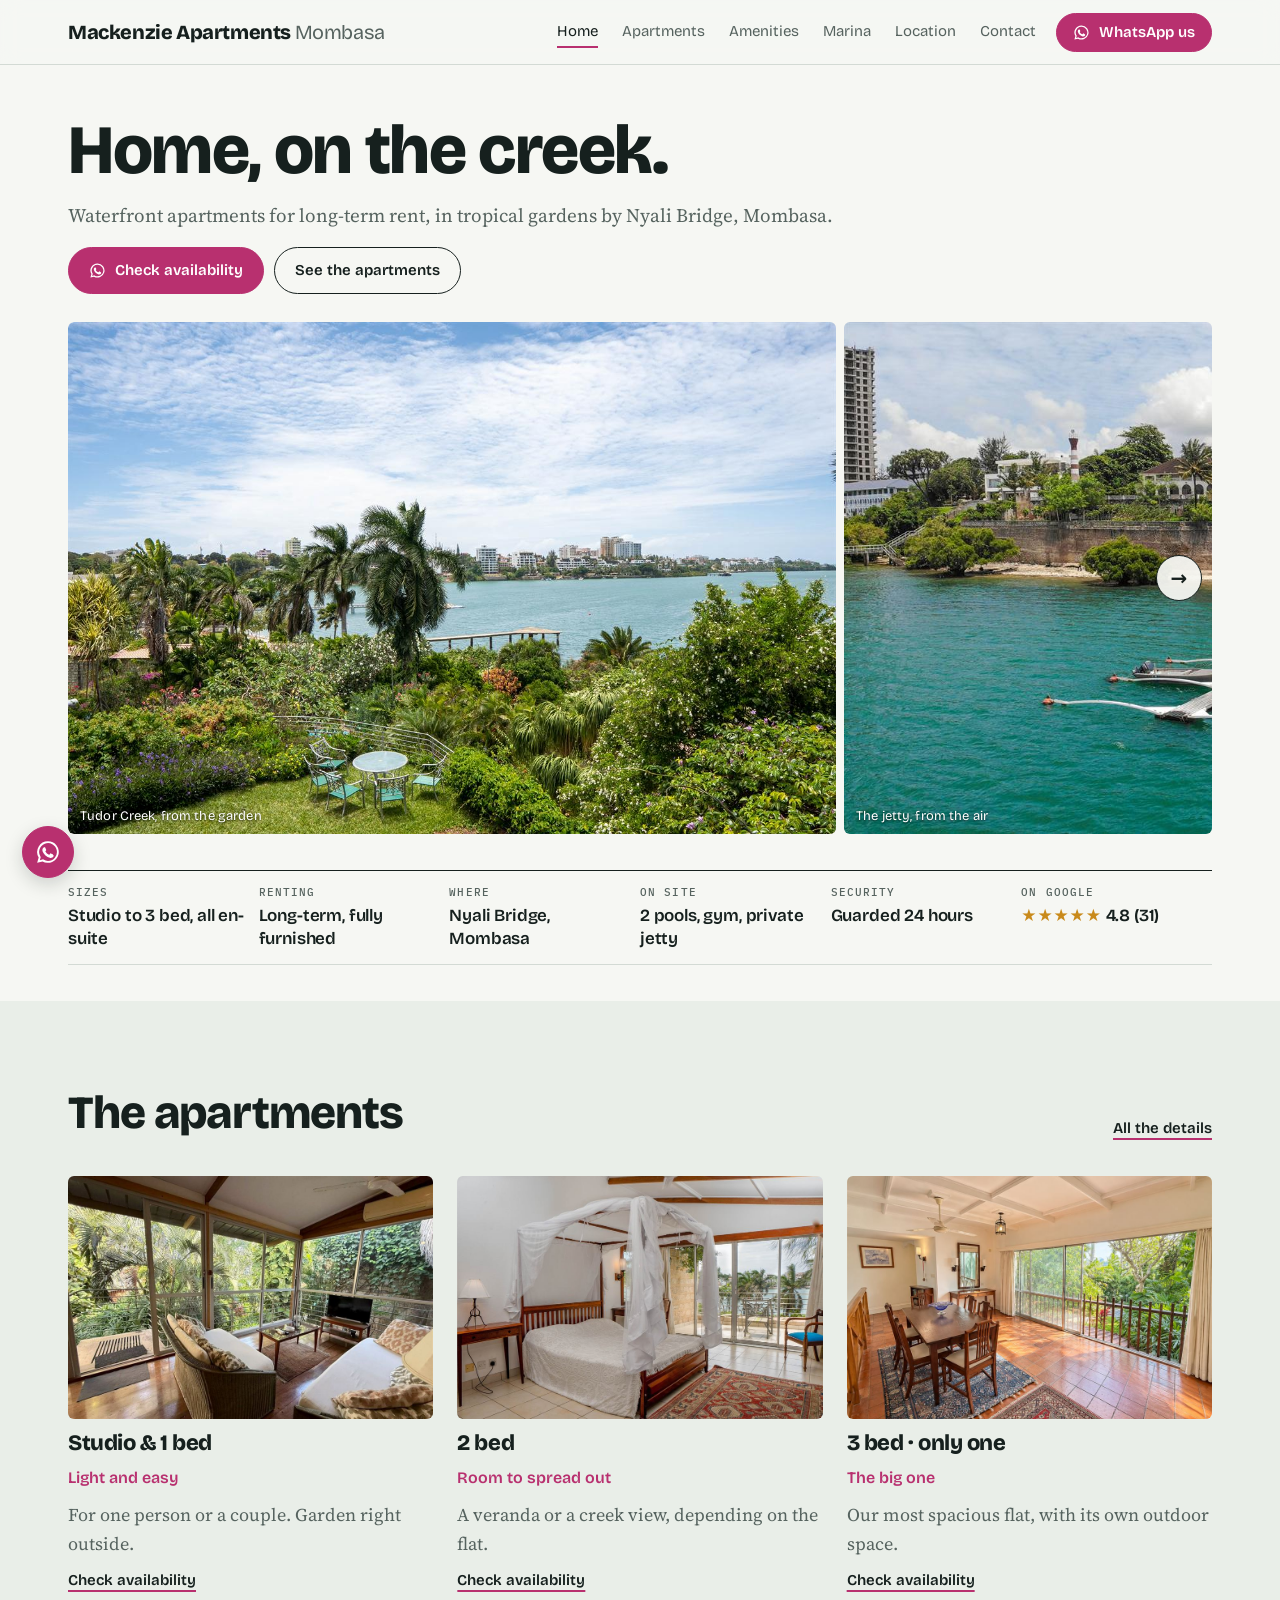
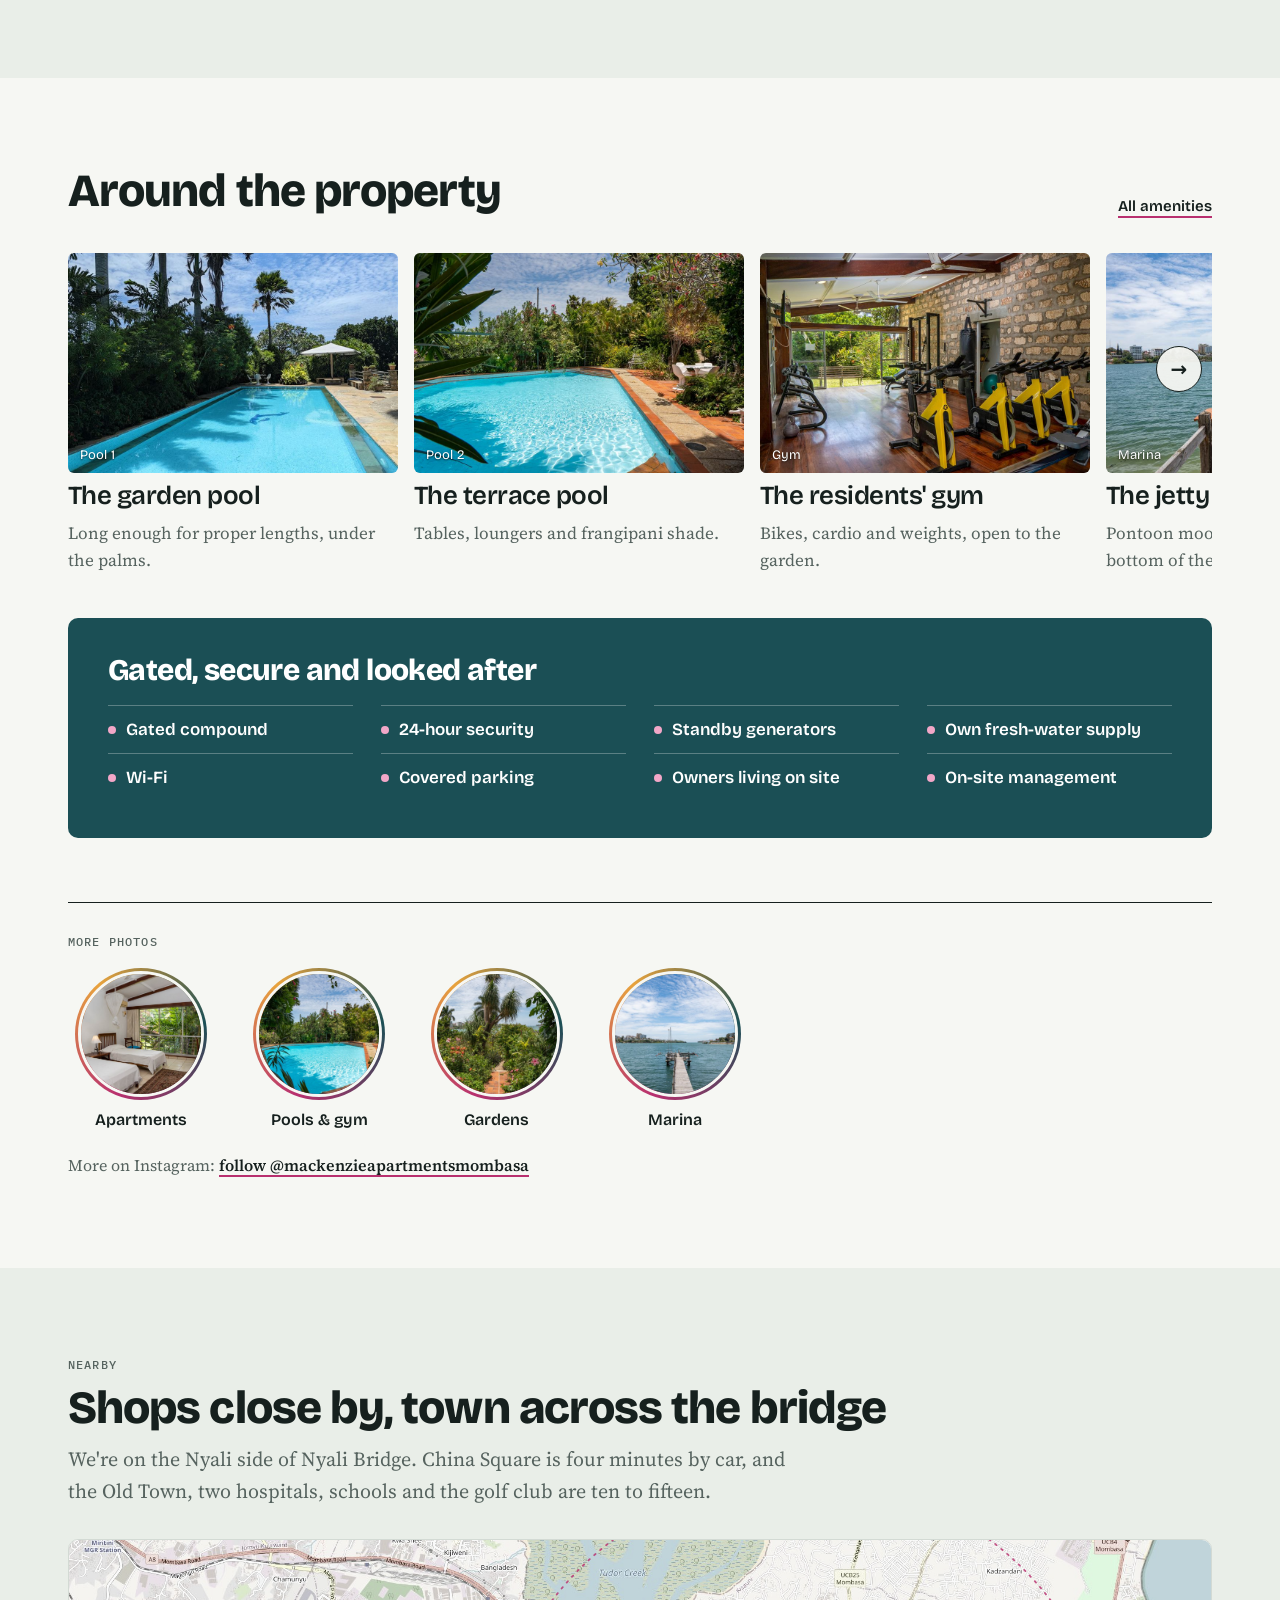
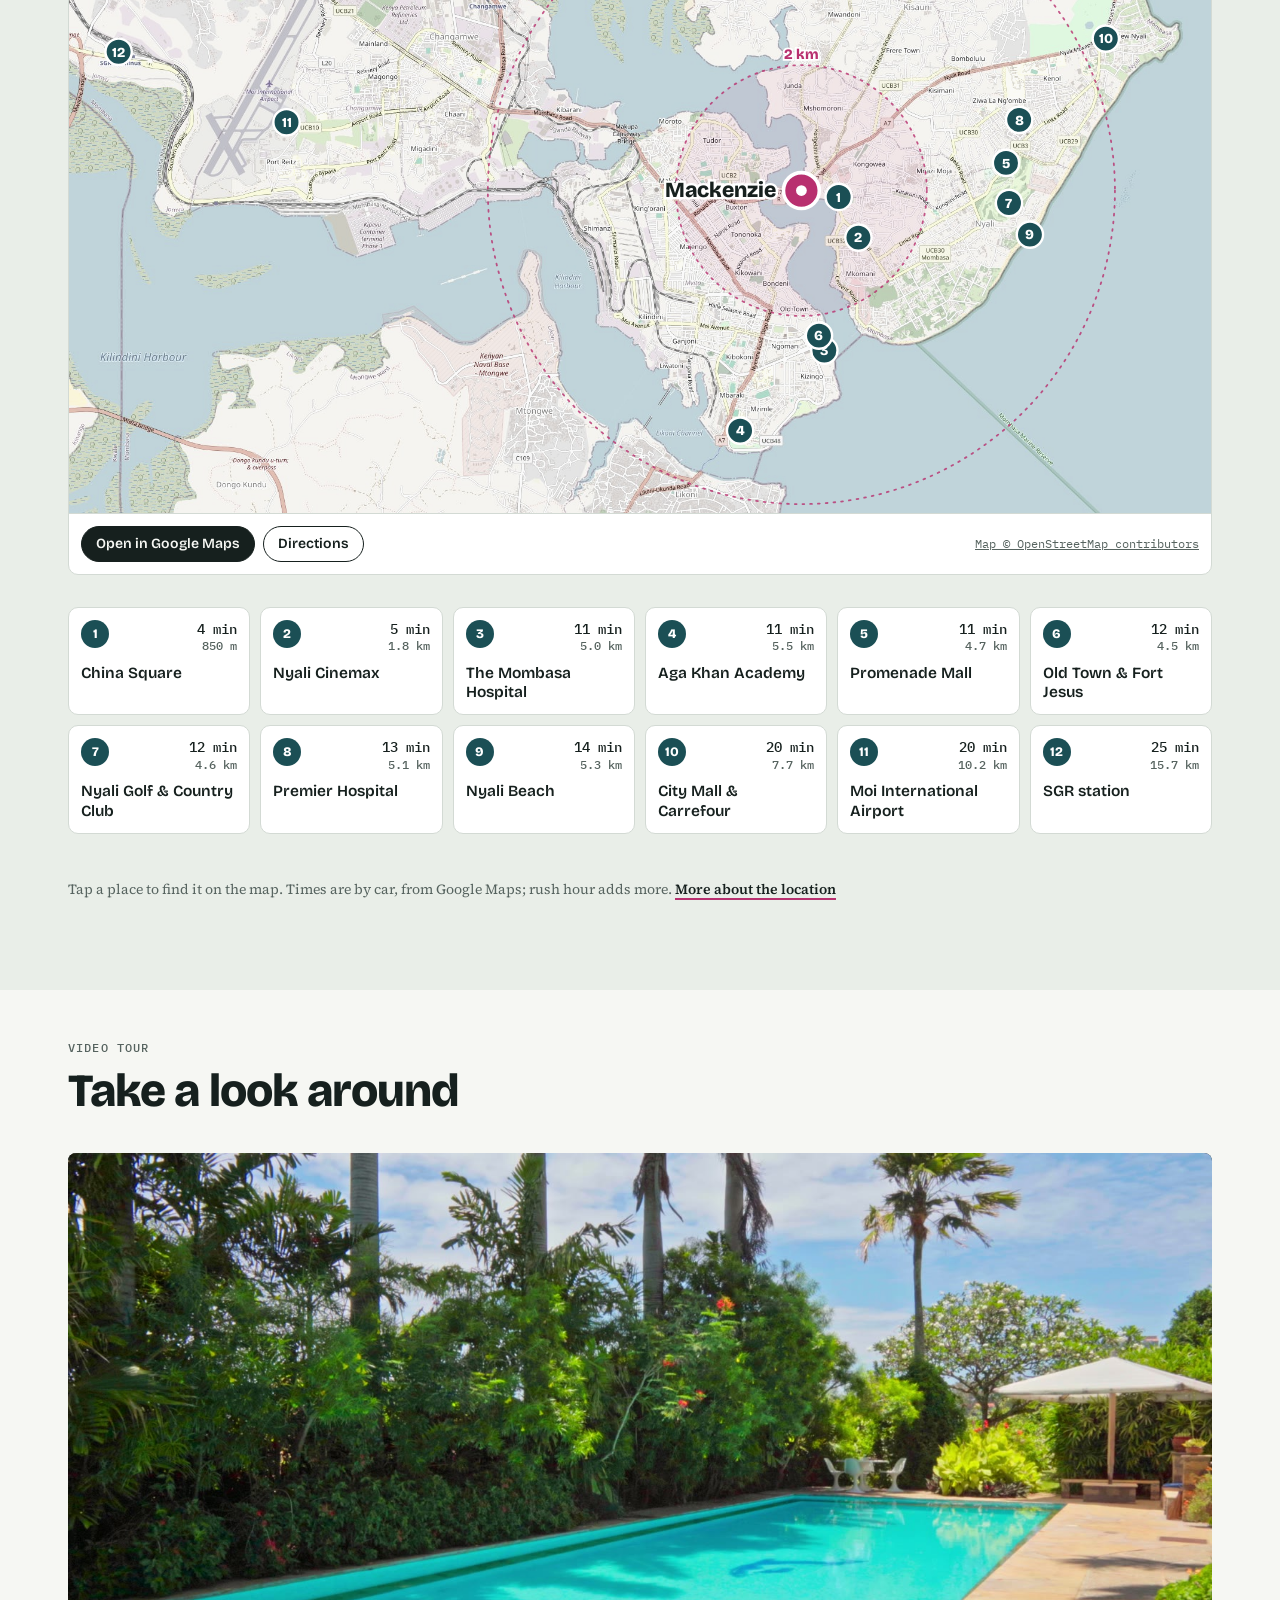
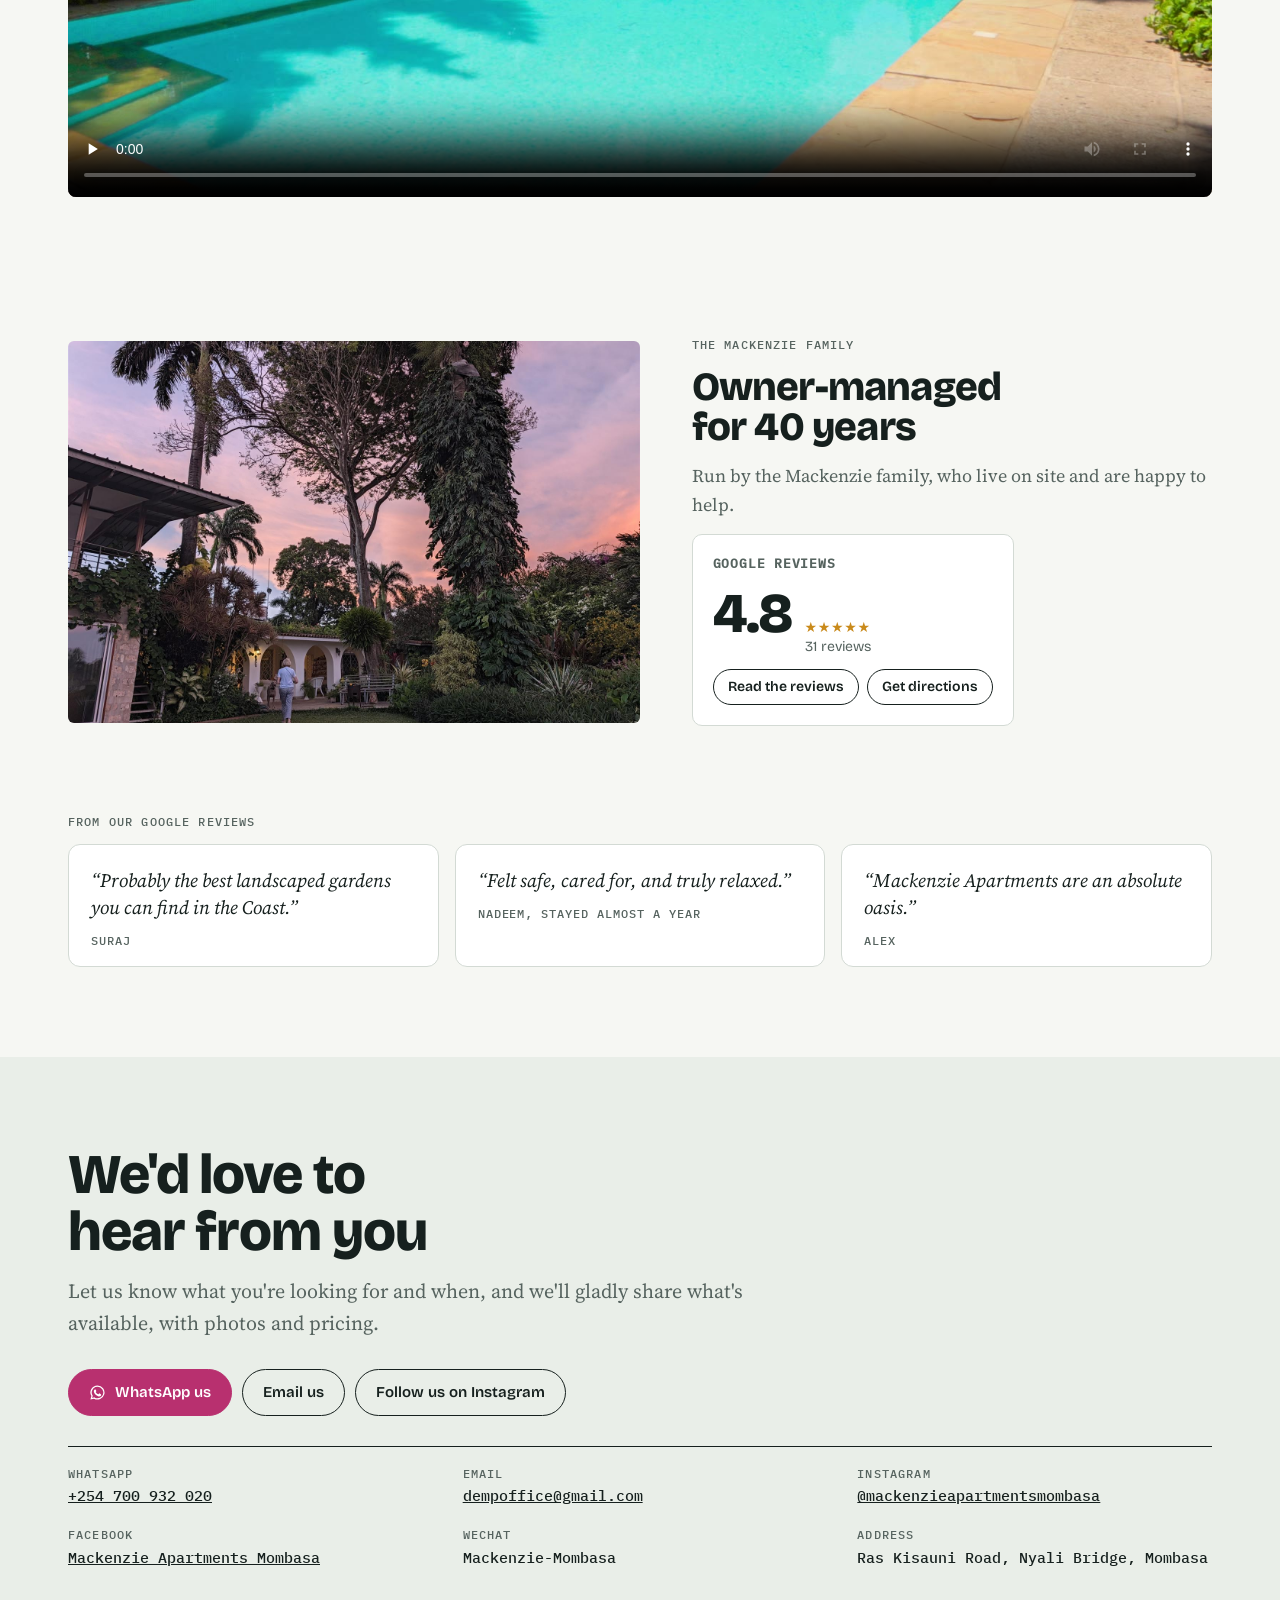
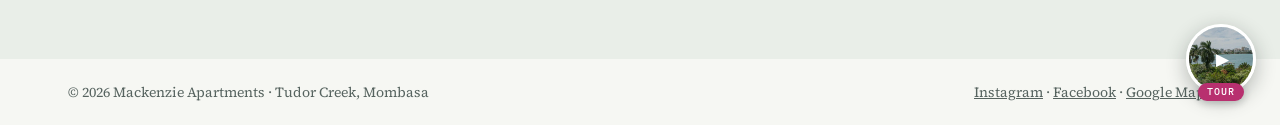
==== commit 4561efe3: "Homepage: three short quotes from Google reviews Co-Authored-By: Claude Opus 5.5 <noreply@anthropic." ====
--- a/index.html
+++ b/index.html
@@ -552,6 +552,13 @@
 .card h3{font:600 16px/1.3 var(--display);letter-spacing:0;color:var(--bloom)}
 .split[id^="apt-"] .lbl{font:700 clamp(24px,2.6cqi,30px)/1.1 var(--display);letter-spacing:-.02em;text-transform:none;color:var(--ink)}
 .split[id^="apt-"] h2{font:600 clamp(17px,1.8cqi,20px)/1.3 var(--display);letter-spacing:0;color:var(--bloom)}
+
+.quotes-sec{padding-top:0}
+.quotes{display:grid;grid-template-columns:repeat(3,1fr);gap:16px;margin-top:14px}
+.quotes figure{margin:0;background:#fff;border:1px solid var(--line);border-radius:12px;padding:22px 22px 18px}
+.quotes blockquote{margin:0 0 12px;font-family:"Source Serif 4",Georgia,serif;font-size:19px;line-height:1.4;color:var(--ink)}
+.quotes figcaption{font:500 12px/1.3 "IBM Plex Mono",monospace;letter-spacing:.08em;text-transform:uppercase;color:var(--muted)}
+@container site (max-width:760px){.quotes{grid-template-columns:1fr;gap:10px}.quotes blockquote{font-size:17px}}
 </style>
 <link rel="icon" href="/favicon.ico" sizes="48x48">
 <link rel="icon" href="/favicon.svg" type="image/svg+xml">
@@ -735,6 +742,17 @@
           <h2>Owner-managed for 40 years</h2>
           <p>Run by the Mackenzie family, who live on site and are happy to help.</p>
           <div class="gbox" data-google></div>
+        </div>
+      </div>
+    </section>
+
+    <section class="sec quotes-sec">
+      <div class="wrap">
+        <div class="lbl">From our Google reviews</div>
+        <div class="quotes">
+          <figure><blockquote>&ldquo;Probably the best landscaped gardens you can find in the Coast.&rdquo;</blockquote><figcaption>Suraj</figcaption></figure>
+          <figure><blockquote>&ldquo;Felt safe, cared for, and truly relaxed.&rdquo;</blockquote><figcaption>Nadeem, stayed almost a year</figcaption></figure>
+          <figure><blockquote>&ldquo;Mackenzie Apartments are an absolute oasis.&rdquo;</blockquote><figcaption>Alex</figcaption></figure>
         </div>
       </div>
     </section>
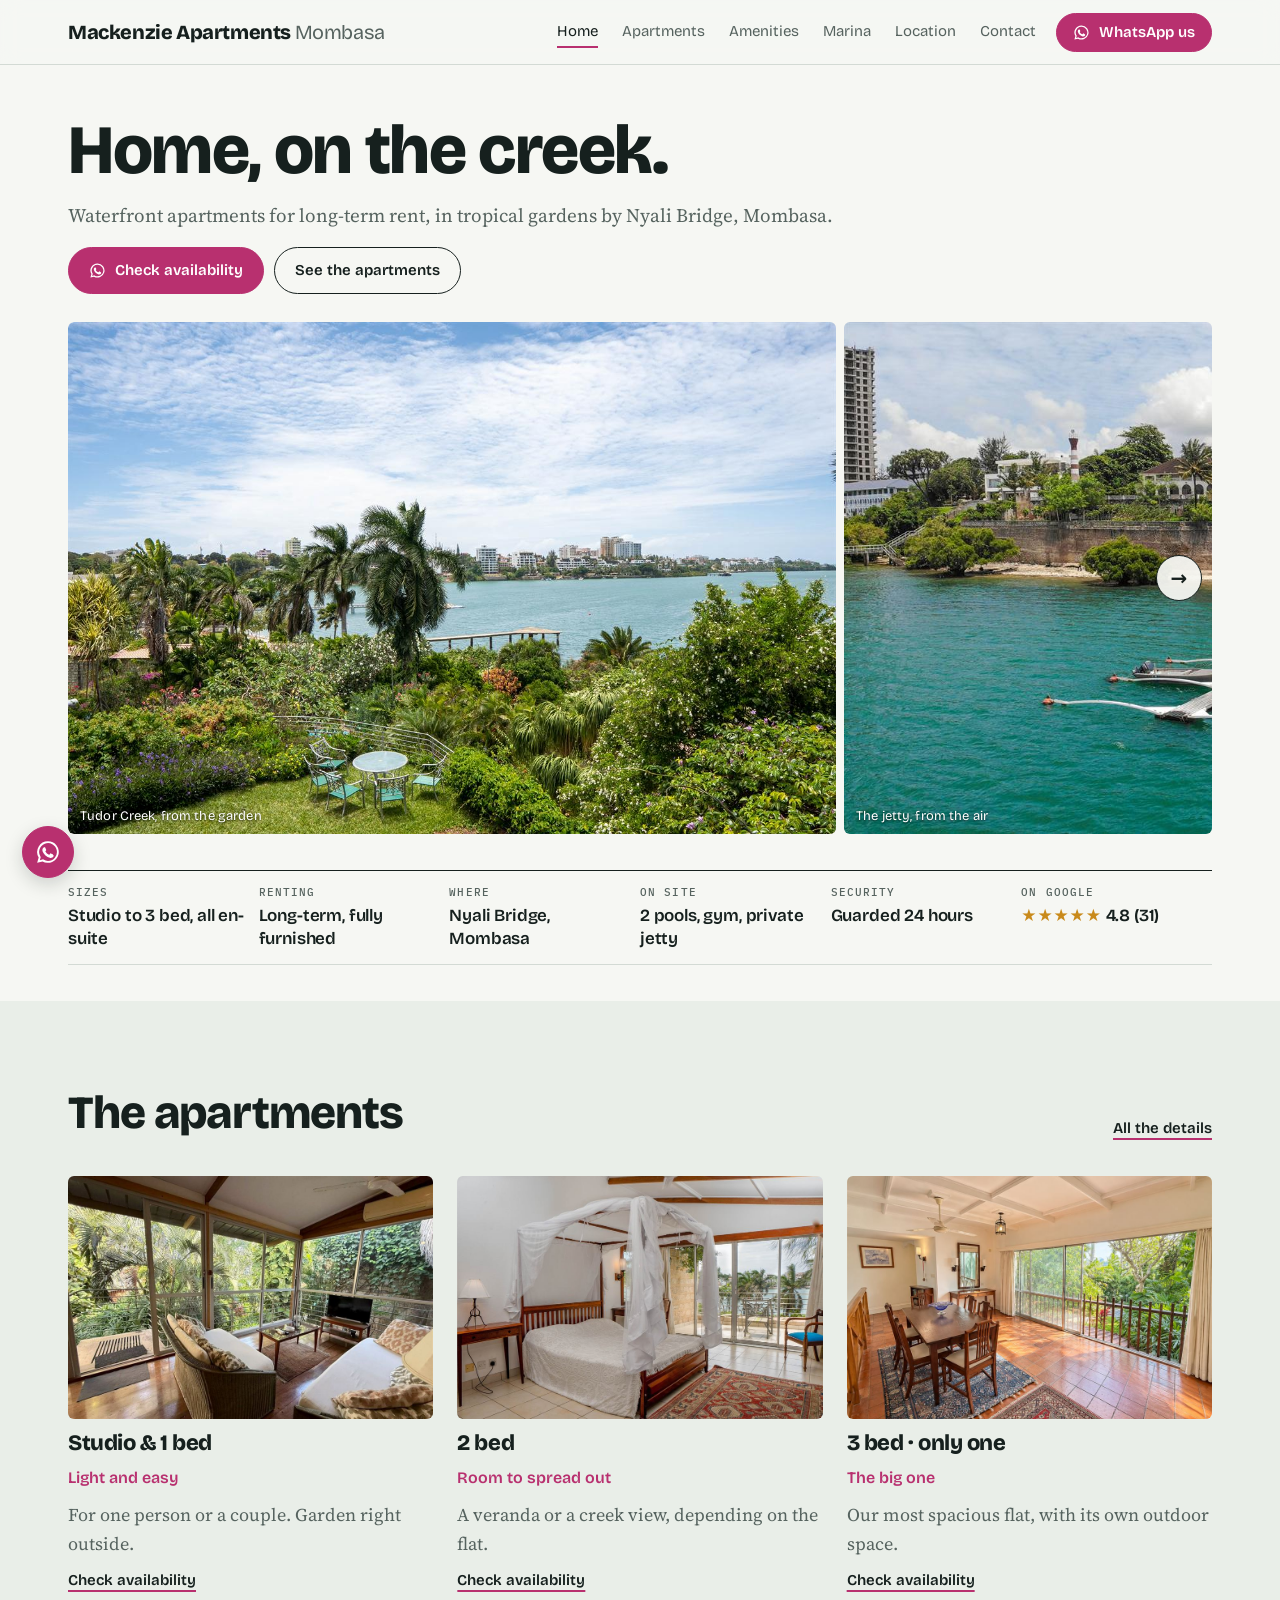
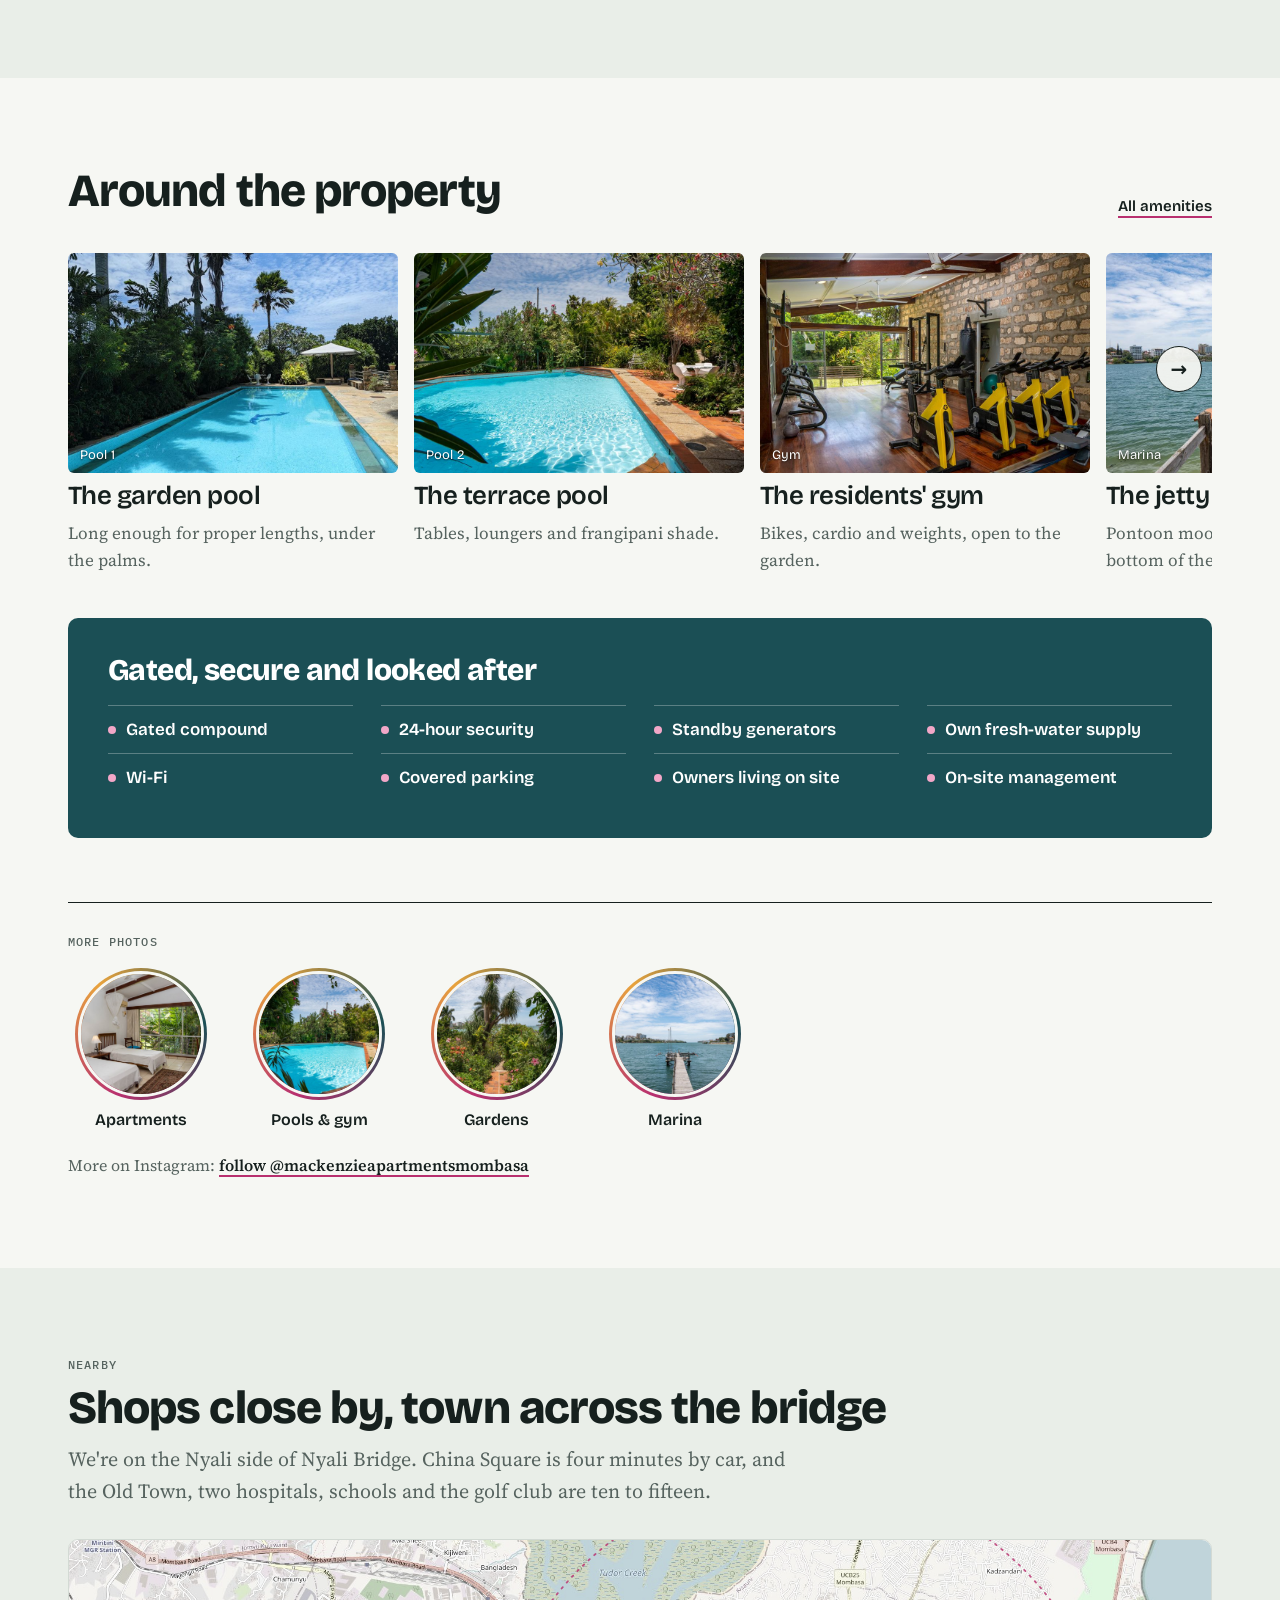
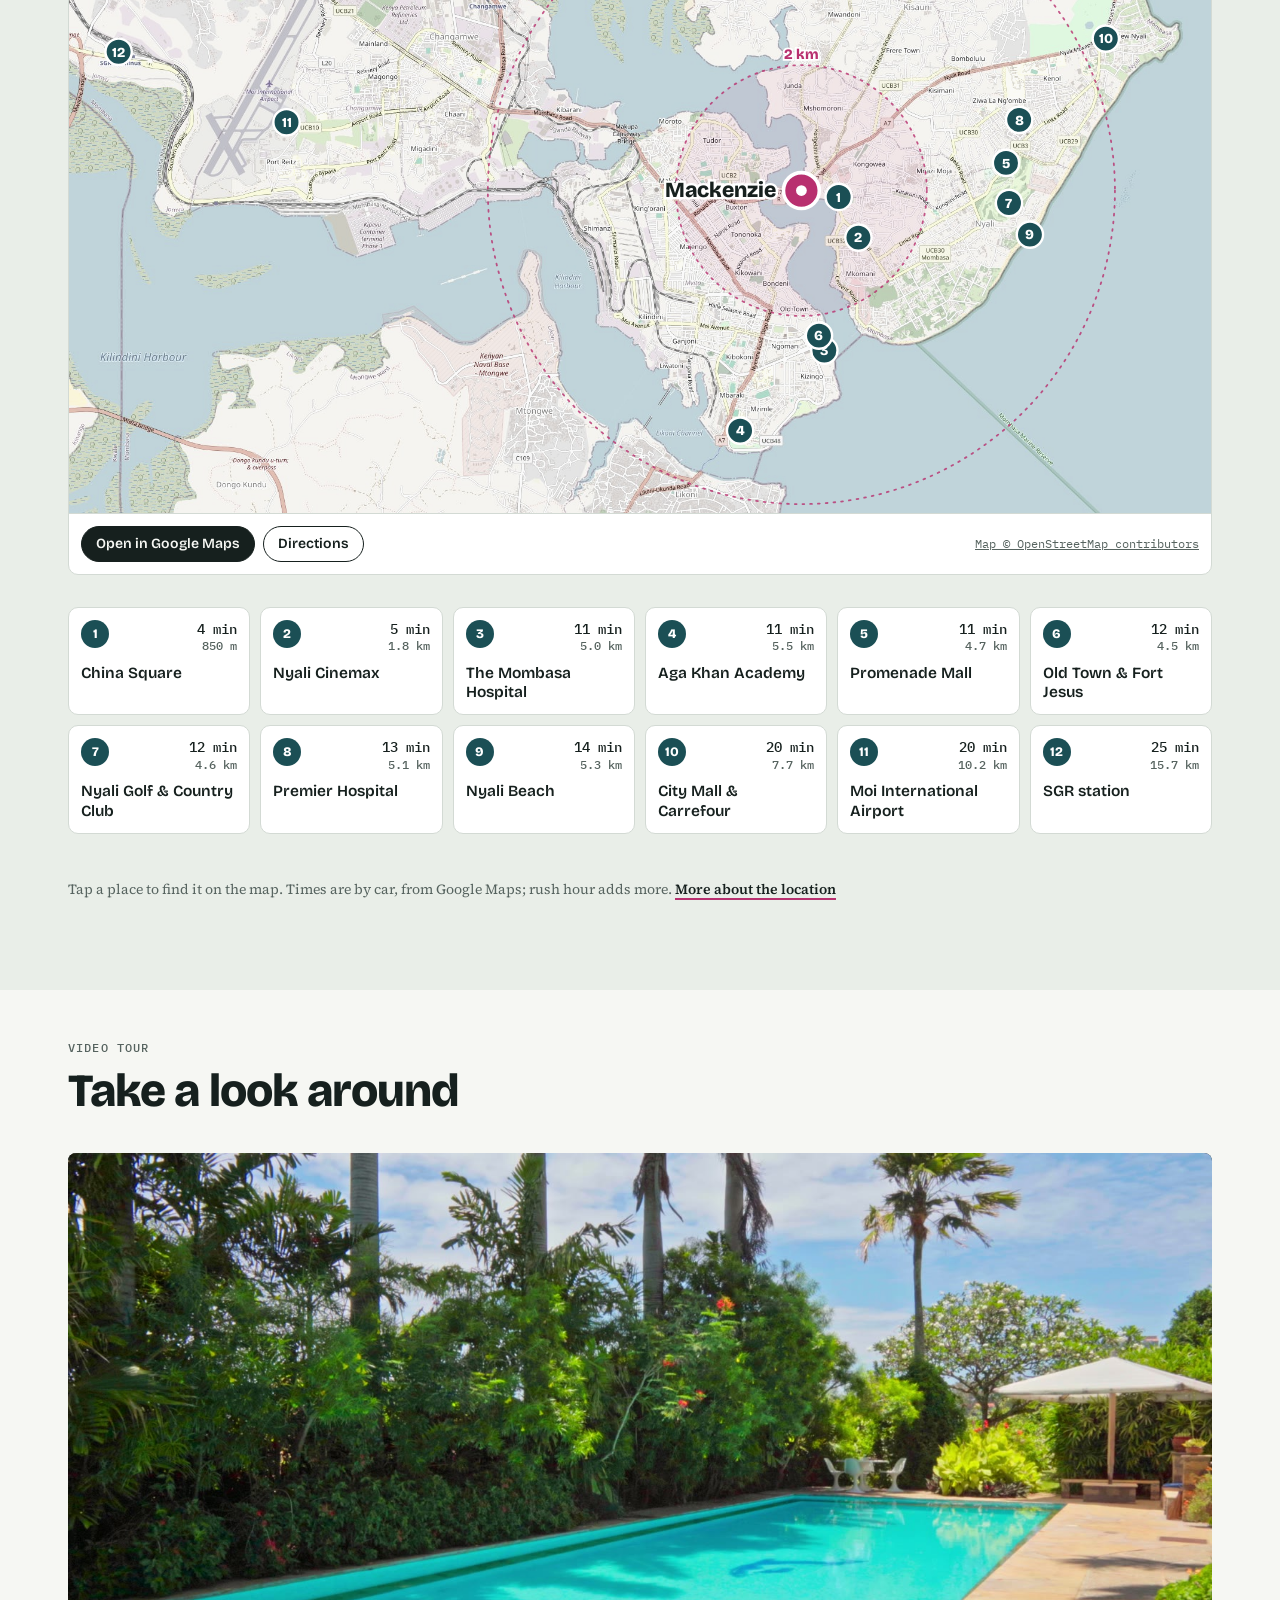
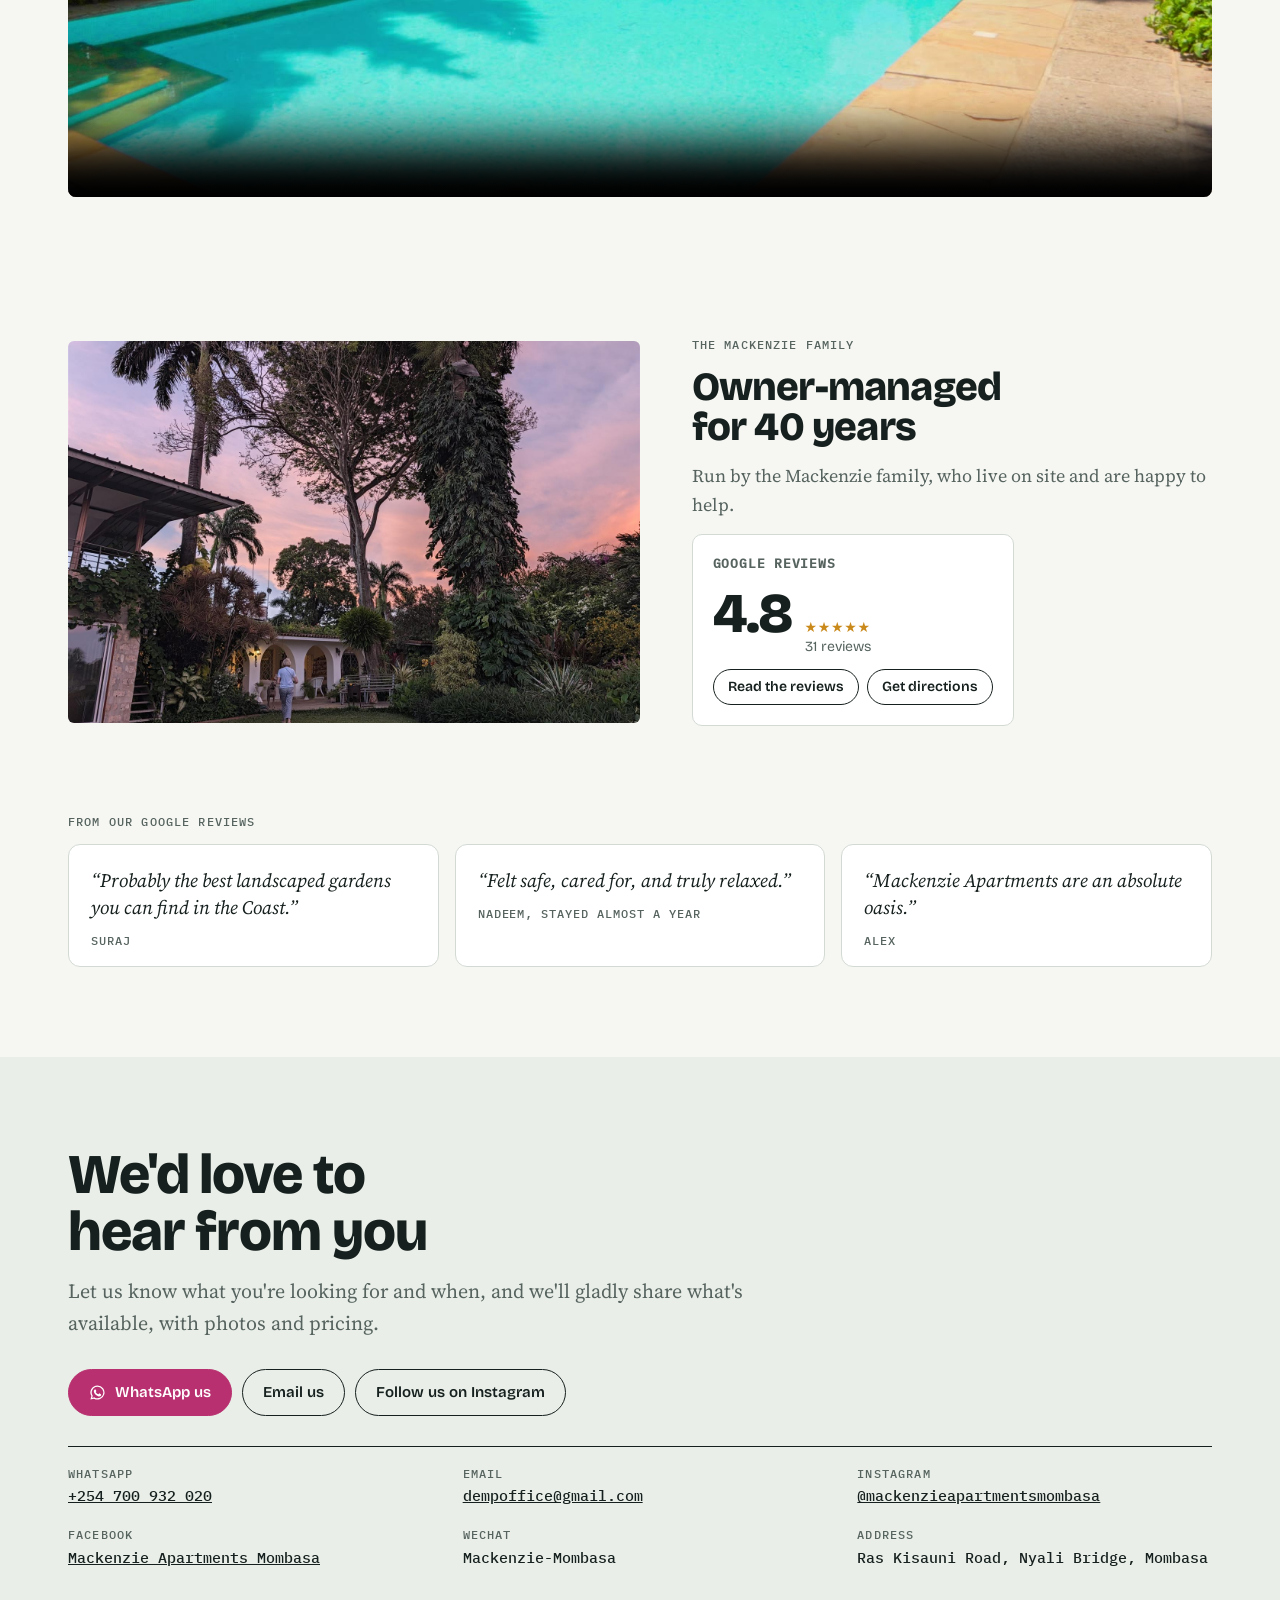
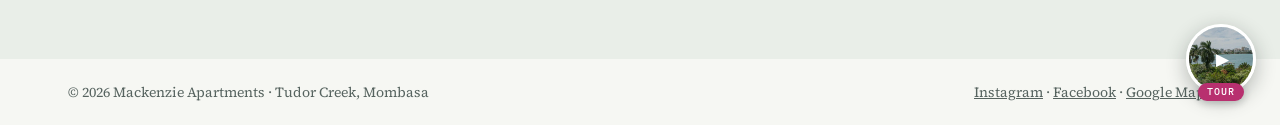
==== commit 0dd85cae: "Make the site easier for AI search to read and quote - FAQ gets three more answers (sizes, where, sa" ====
--- a/index.html
+++ b/index.html
@@ -16,7 +16,7 @@
 <meta property="og:image:height" content="630">
 <meta name="twitter:card" content="summary_large_image">
 <script type="application/ld+json">
-{"@context":"https://schema.org","@type":"ApartmentComplex","name":"Mackenzie Apartments Mombasa","description":"Furnished waterfront apartments for long-term rent on Tudor Creek, by Nyali Bridge, Mombasa. Studios to three-bed, all en-suite.","url":"https://www.mackenziemombasa.com/","image":"https://www.mackenziemombasa.com/img/m27.jpg","telephone":"+254700932020","email":"dempoffice@gmail.com","address":{"@type":"PostalAddress","streetAddress":"Ras Kisauni Road, Nyali Bridge","addressLocality":"Mombasa","addressRegion":"Mombasa County","addressCountry":"KE"},"geo":{"@type":"GeoCoordinates","latitude":-4.0418875,"longitude":39.6771775},"sameAs":["https://www.instagram.com/mackenzieapartmentsmombasa/","https://www.facebook.com/Mackenzieapartmentsmombasa"],"amenityFeature":[{"@type":"LocationFeatureSpecification","name":"Swimming pools","value":true},{"@type":"LocationFeatureSpecification","name":"Gym","value":true},{"@type":"LocationFeatureSpecification","name":"Private jetty and boat moorings","value":true},{"@type":"LocationFeatureSpecification","name":"24-hour security","value":true},{"@type":"LocationFeatureSpecification","name":"Standby generators","value":true},{"@type":"LocationFeatureSpecification","name":"Covered parking","value":true},{"@type":"LocationFeatureSpecification","name":"Wi-Fi","value":true},{"@type":"LocationFeatureSpecification","name":"Air conditioning","value":true},{"@type":"LocationFeatureSpecification","name":"Fully furnished","value":true}]}
+{"@context":"https://schema.org","@type":"ApartmentComplex","name":"Mackenzie Apartments Mombasa","description":"Furnished waterfront apartments for long-term rent on Tudor Creek, by Nyali Bridge, Mombasa. Studios to three-bed, all en-suite.","url":"https://www.mackenziemombasa.com/","image":"https://www.mackenziemombasa.com/img/m27.jpg","telephone":"+254700932020","email":"dempoffice@gmail.com","address":{"@type":"PostalAddress","streetAddress":"Ras Kisauni Road, Nyali Bridge","addressLocality":"Mombasa","addressRegion":"Mombasa County","addressCountry":"KE"},"geo":{"@type":"GeoCoordinates","latitude":-4.0418875,"longitude":39.6771775},"sameAs":["https://www.instagram.com/mackenzieapartmentsmombasa/","https://www.facebook.com/Mackenzieapartmentsmombasa","https://maps.google.com/?cid=11285151965640191086"],"hasMap":"https://maps.google.com/?cid=11285151965640191086","foundingDate":"1986","slogan":"Furnished waterfront apartments for long-term rent, owner-managed for 40 years","areaServed":"Nyali, Mombasa, Kenya","containedInPlace":{"@type":"Place","name":"Nyali, Mombasa"},"containsPlace":[{"@type":"Apartment","name":"Furnished studio apartment","numberOfBedrooms":0},{"@type":"Apartment","name":"Furnished one-bedroom apartment","numberOfBedrooms":1,"numberOfBathroomsTotal":1},{"@type":"Apartment","name":"Furnished two-bedroom apartment","numberOfBedrooms":2,"numberOfBathroomsTotal":2},{"@type":"Apartment","name":"Furnished three-bedroom apartment","numberOfBedrooms":3,"numberOfBathroomsTotal":3}],"amenityFeature":[{"@type":"LocationFeatureSpecification","name":"Swimming pools","value":true},{"@type":"LocationFeatureSpecification","name":"Gym","value":true},{"@type":"LocationFeatureSpecification","name":"Private jetty and boat moorings","value":true},{"@type":"LocationFeatureSpecification","name":"24-hour security","value":true},{"@type":"LocationFeatureSpecification","name":"Standby generators","value":true},{"@type":"LocationFeatureSpecification","name":"Covered parking","value":true},{"@type":"LocationFeatureSpecification","name":"Wi-Fi","value":true},{"@type":"LocationFeatureSpecification","name":"Air conditioning","value":true},{"@type":"LocationFeatureSpecification","name":"Fully furnished","value":true}]}
 </script>
 <style>html,body{margin:0}[hidden]{display:none!important}</style>
 <link rel="stylesheet" href="fonts/fonts.css">
@@ -565,6 +565,7 @@
 <link rel="icon" href="/favicon-192.png" type="image/png" sizes="192x192">
 <link rel="apple-touch-icon" href="/apple-touch-icon.png">
 <style>body{background:var(--paper)}</style>
+<script defer src="/_vercel/insights/script.js"></script>
 </head>
 <body>
 <svg width="0" height="0" style="position:absolute" aria-hidden="true">
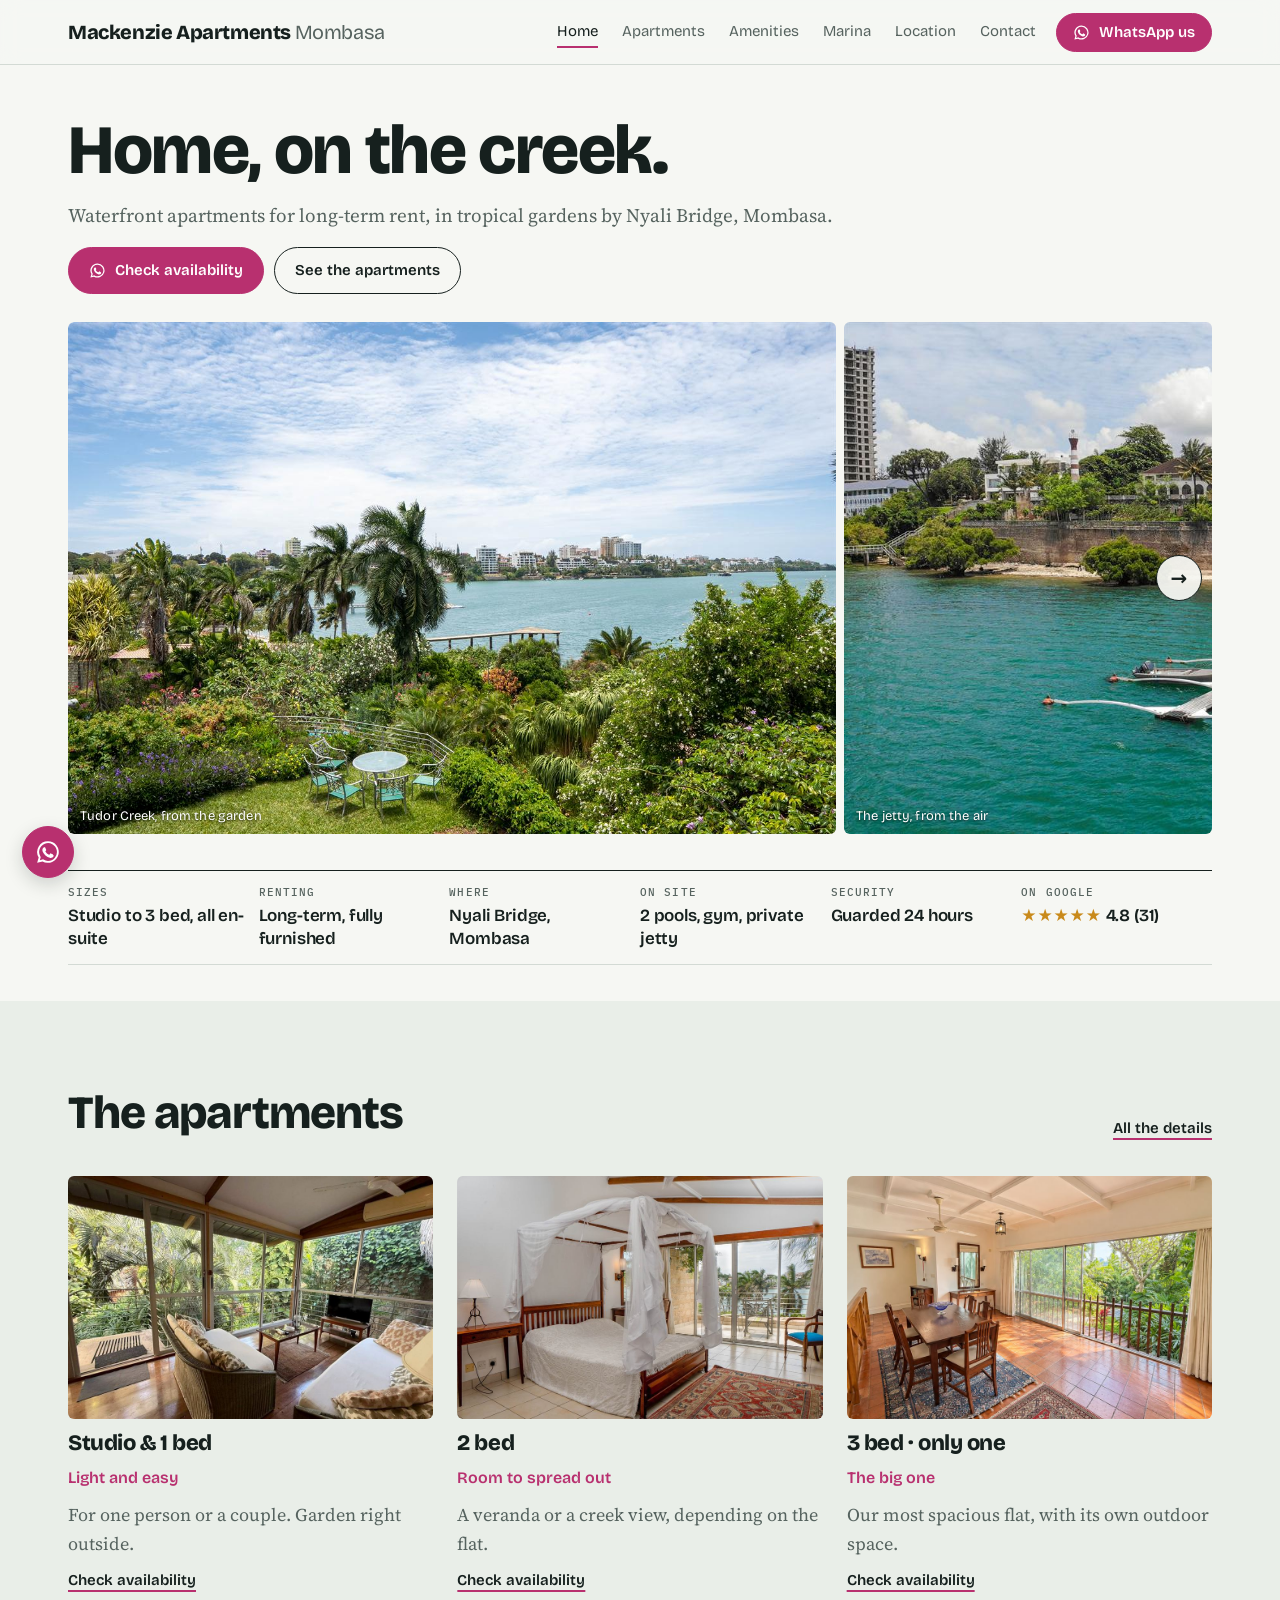
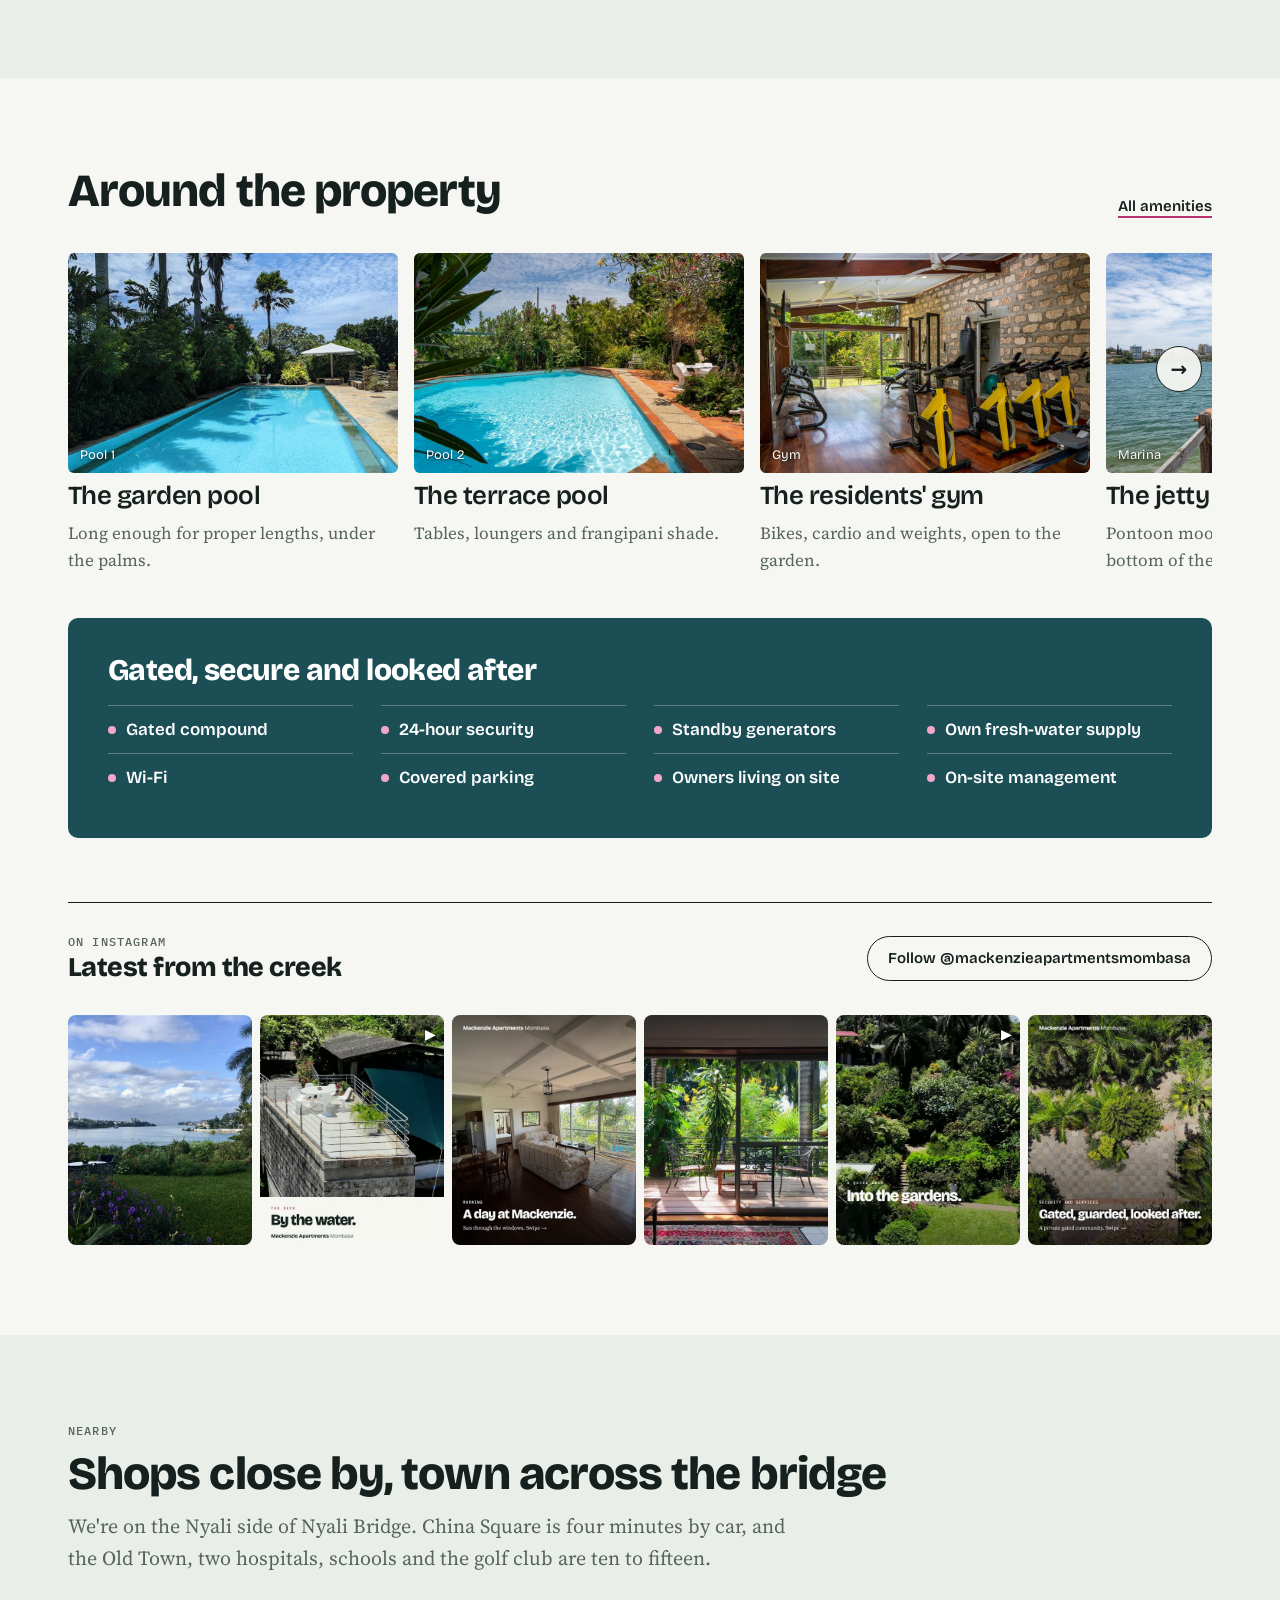
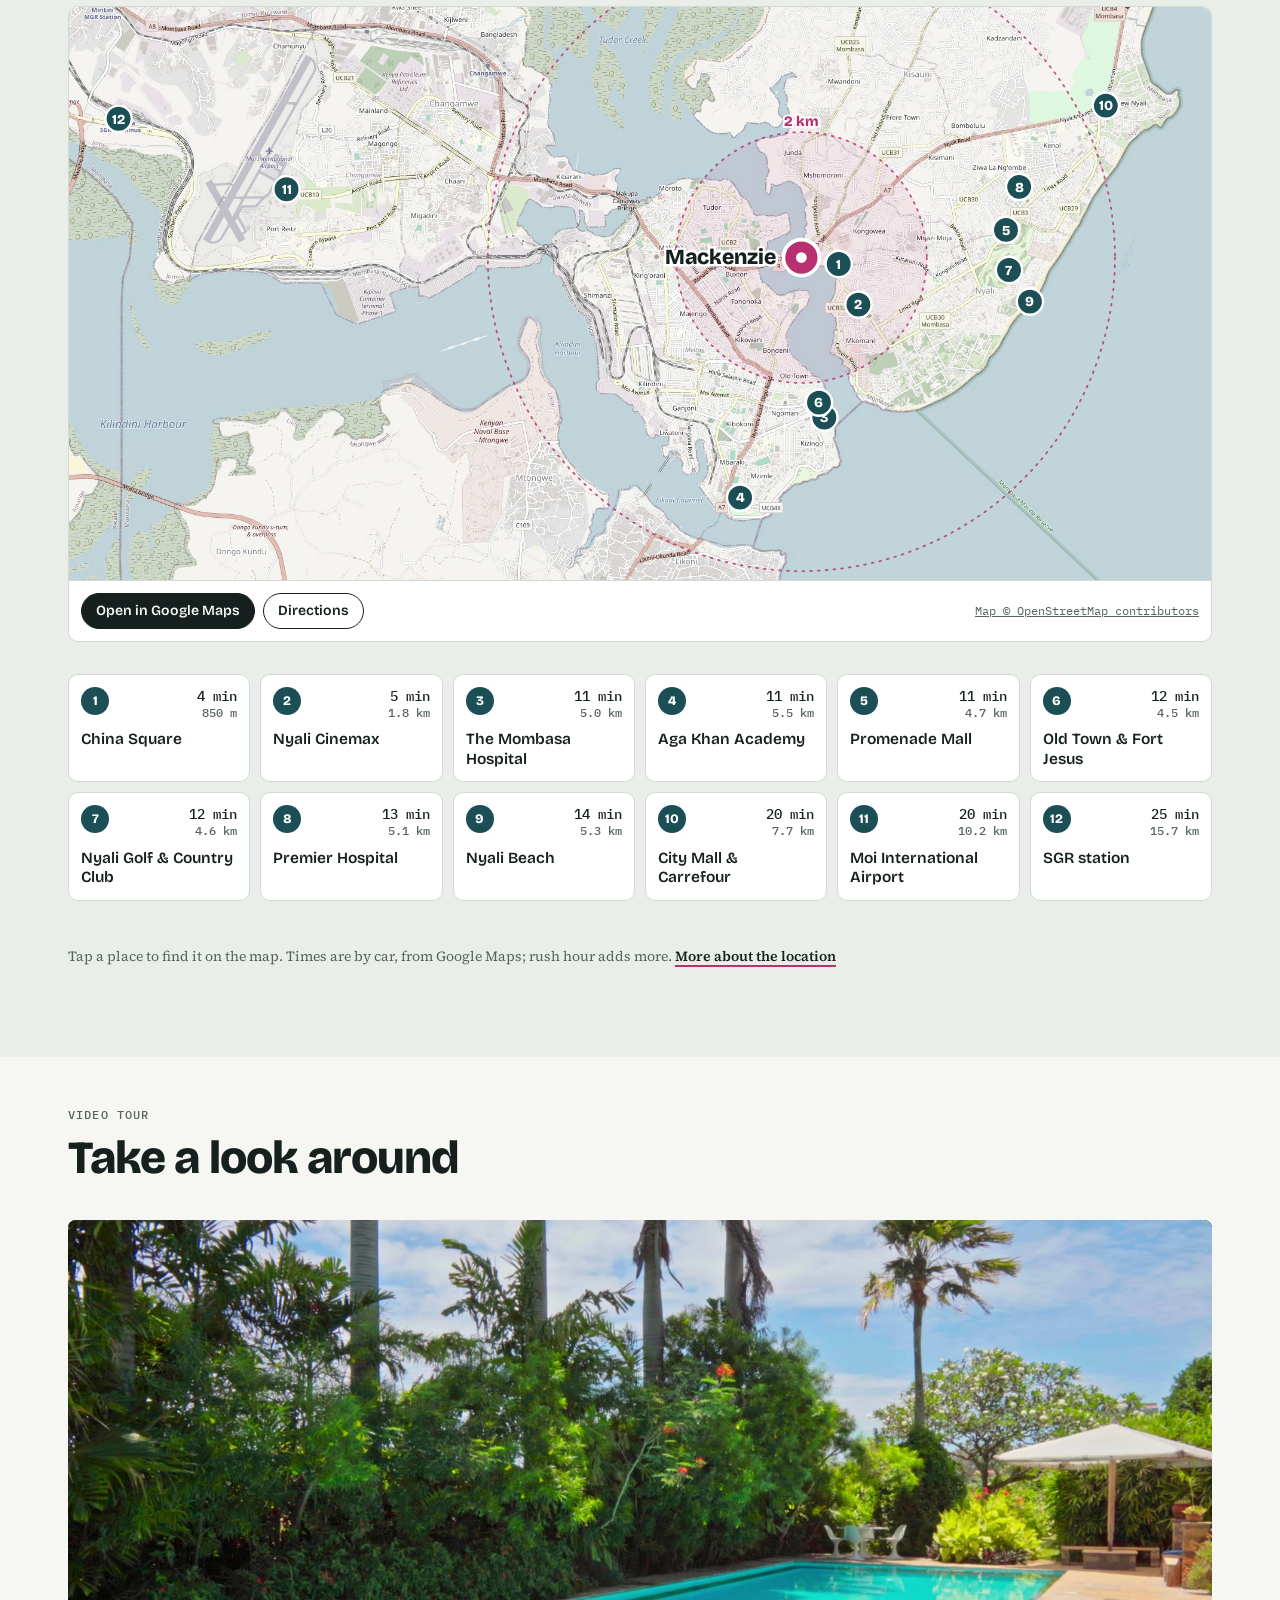
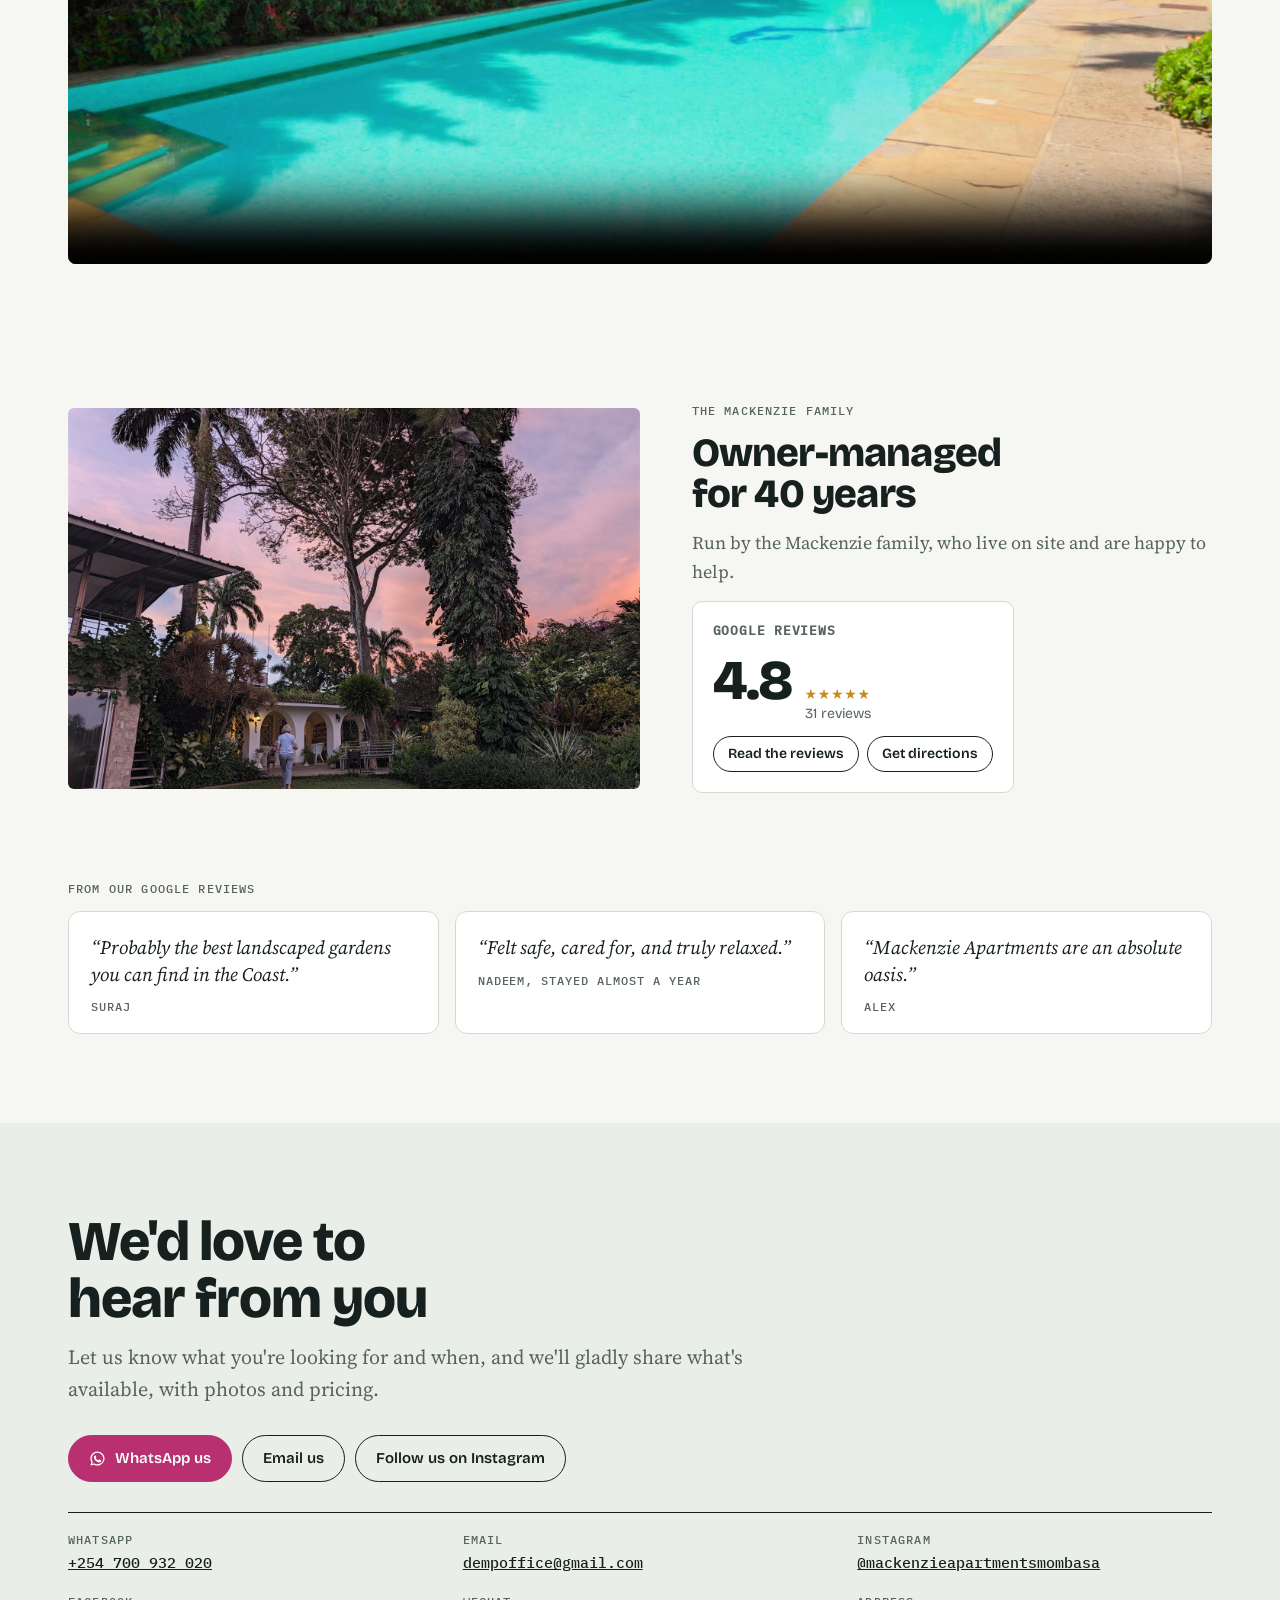
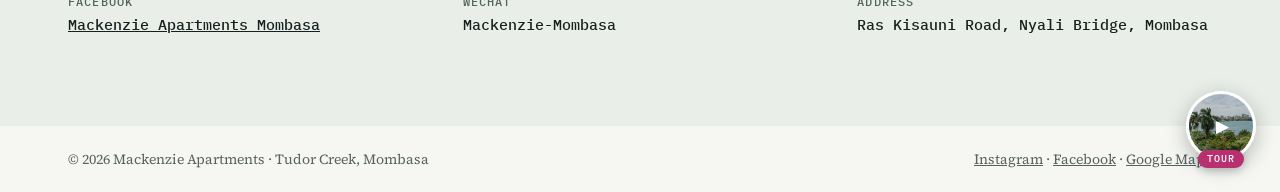
==== commit 309d7da4: "Homepage: latest Instagram posts replace the photo-story circles Guide page (Living in Nyali) kept i" ====
--- a/index.html
+++ b/index.html
@@ -559,6 +559,15 @@
 .quotes blockquote{margin:0 0 12px;font-family:"Source Serif 4",Georgia,serif;font-size:19px;line-height:1.4;color:var(--ink)}
 .quotes figcaption{font:500 12px/1.3 "IBM Plex Mono",monospace;letter-spacing:.08em;text-transform:uppercase;color:var(--muted)}
 @container site (max-width:760px){.quotes{grid-template-columns:1fr;gap:10px}.quotes blockquote{font-size:17px}}
+.ig-sec{padding-top:0}
+.ig-head{display:flex;align-items:flex-end;justify-content:space-between;gap:16px;flex-wrap:wrap;margin-bottom:16px}
+.ig-head h2{margin:4px 0 0}
+.ig-grid{display:grid;grid-template-columns:repeat(6,1fr);gap:8px}
+.ig-grid a{position:relative;display:block;border-radius:8px;overflow:hidden;aspect-ratio:4/5;background:var(--panel)}
+.ig-grid img{width:100%;height:100%;object-fit:cover;transition:transform .3s}
+.ig-grid a:hover img{transform:scale(1.04)}
+.ig-grid i{position:absolute;top:8px;right:8px;color:#fff;font-style:normal;font-size:14px;text-shadow:0 1px 4px rgba(0,0,0,.5)}
+@container site (max-width:760px){.ig-grid{grid-template-columns:repeat(3,1fr);gap:6px}}
 </style>
 <link rel="icon" href="/favicon.ico" sizes="48x48">
 <link rel="icon" href="/favicon.svg" type="image/svg+xml">
@@ -699,14 +708,15 @@
         </div>
 
         <div class="more-photos">
-          <div class="lbl">More photos</div>
-          <div class="hl" role="list" aria-label="Photo stories">
-            <button type="button" role="listitem" data-story="apartments"><span class="ring"><img src="img/m10-s.jpg" alt=""></span>Apartments</button>
-            <button type="button" role="listitem" data-story="pools"><span class="ring"><img src="img/m39-s.jpg" data-full="img/m39.jpg" alt=""></span>Pools &amp; gym</button>
-            <button type="button" role="listitem" data-story="gardens"><span class="ring"><img src="img/m32-s.jpg" data-full="img/m32.jpg" alt=""></span>Gardens</button>
-            <button type="button" role="listitem" data-story="marina"><span class="ring"><img src="img/m75-s.jpg" data-full="img/m75.jpg" alt=""></span>Marina</button>
+          <div class="ig-head"><div><div class="lbl">On Instagram</div><h2>Latest from the creek</h2></div><a class="btn" href="https://www.instagram.com/mackenzieapartmentsmombasa/" target="_blank" rel="noopener">Follow @mackenzieapartmentsmombasa</a></div>
+          <div class="ig-grid">
+            <a href="https://www.instagram.com/mackenzieapartmentsmombasa/" target="_blank" rel="noopener"><img src="img/ig/ig1.jpg" alt="Loungers on the lawn above the creek" loading="lazy" width="480" height="600"></a>
+            <a href="https://www.instagram.com/mackenzieapartmentsmombasa/" target="_blank" rel="noopener"><img src="img/ig/ig2.jpg" alt="Video: the deck by the water" loading="lazy" width="480" height="600"><i aria-hidden="true">&#9654;</i></a>
+            <a href="https://www.instagram.com/mackenzieapartmentsmombasa/" target="_blank" rel="noopener"><img src="img/ig/ig3.jpg" alt="A day at Mackenzie" loading="lazy" width="480" height="600"></a>
+            <a href="https://www.instagram.com/mackenzieapartmentsmombasa/" target="_blank" rel="noopener"><img src="img/ig/ig4.jpg" alt="The veranda looking out to the creek" loading="lazy" width="480" height="600"></a>
+            <a href="https://www.instagram.com/mackenzieapartmentsmombasa/" target="_blank" rel="noopener"><img src="img/ig/ig5.jpg" alt="Video: into the gardens" loading="lazy" width="480" height="600"><i aria-hidden="true">&#9654;</i></a>
+            <a href="https://www.instagram.com/mackenzieapartmentsmombasa/" target="_blank" rel="noopener"><img src="img/ig/ig6.jpg" alt="Gated and looked after" loading="lazy" width="480" height="600"></a>
           </div>
-          <p class="ig">More on Instagram: <a class="inl" href="https://www.instagram.com/mackenzieapartmentsmombasa/" target="_blank" rel="noopener">follow @mackenzieapartmentsmombasa</a></p>
         </div>
       </div>
     </section>
@@ -757,6 +767,7 @@
         </div>
       </div>
     </section>
+
   </div>
   </main>
 
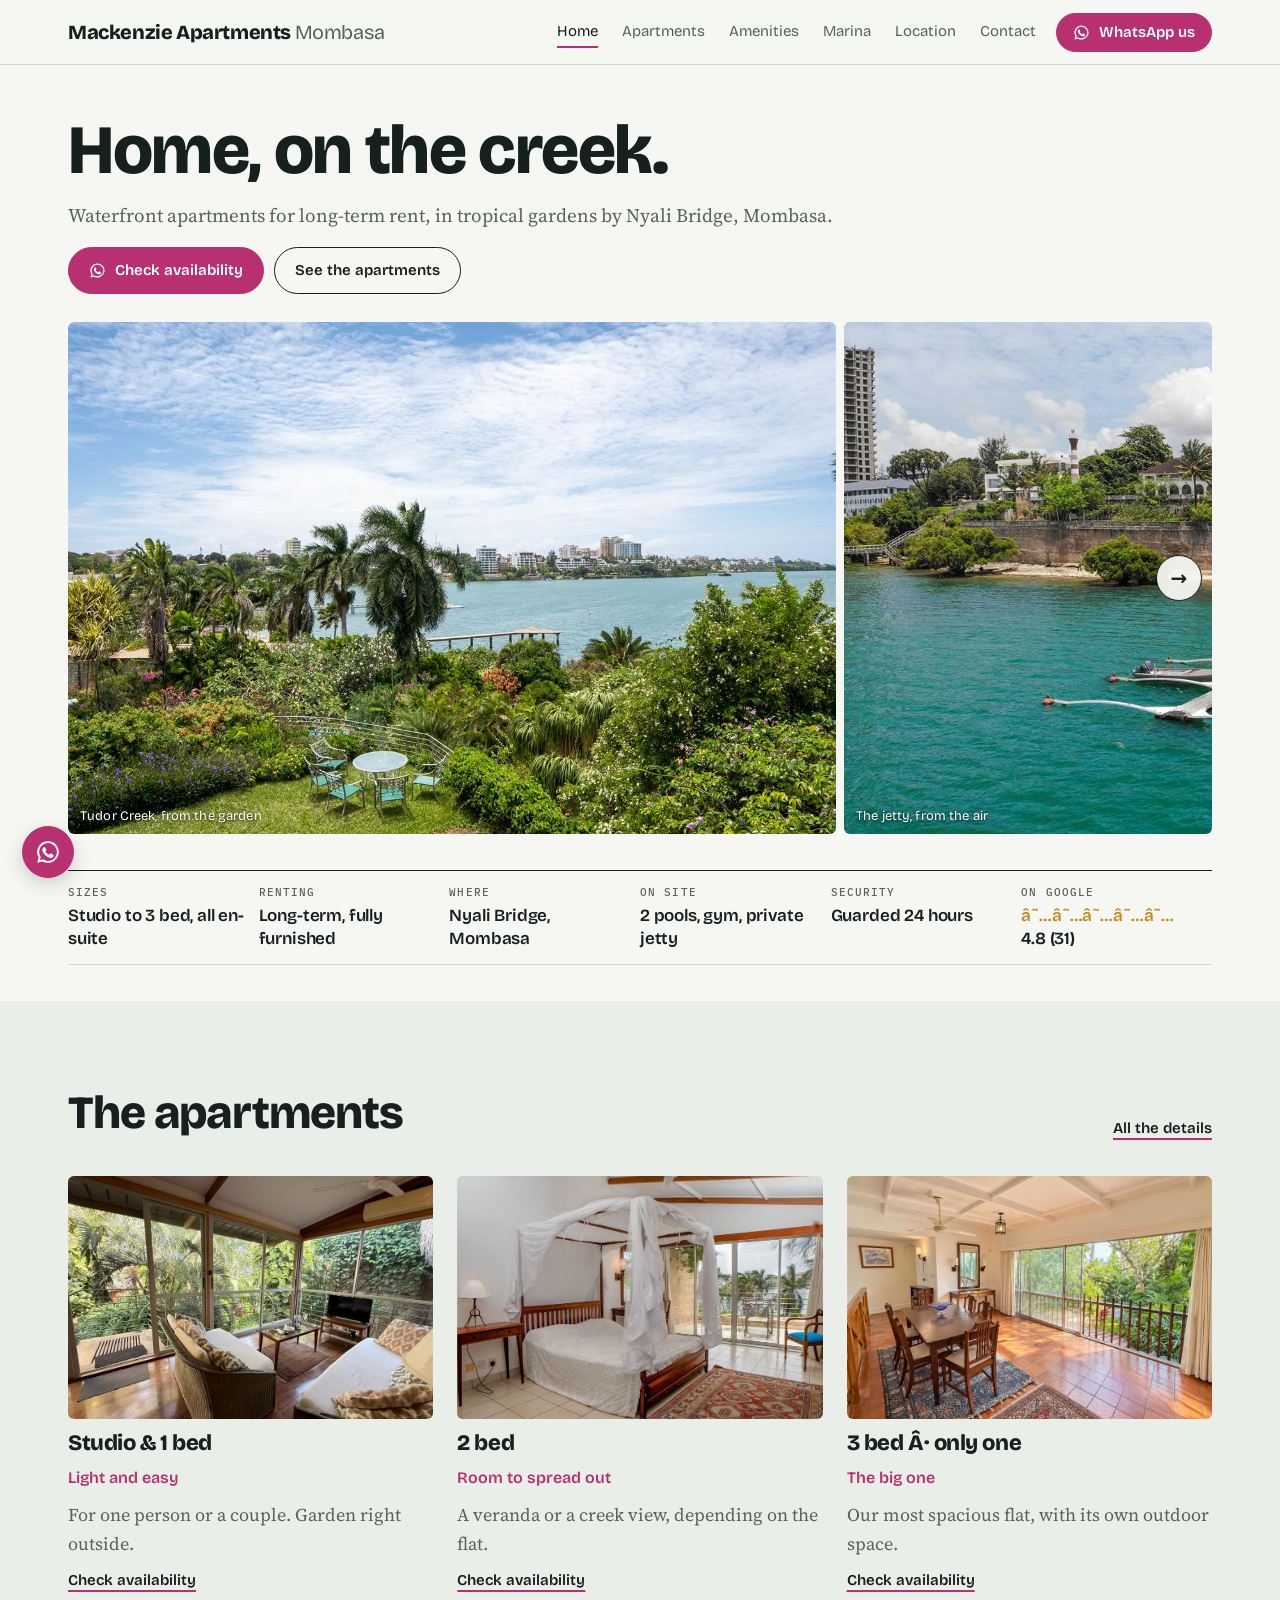
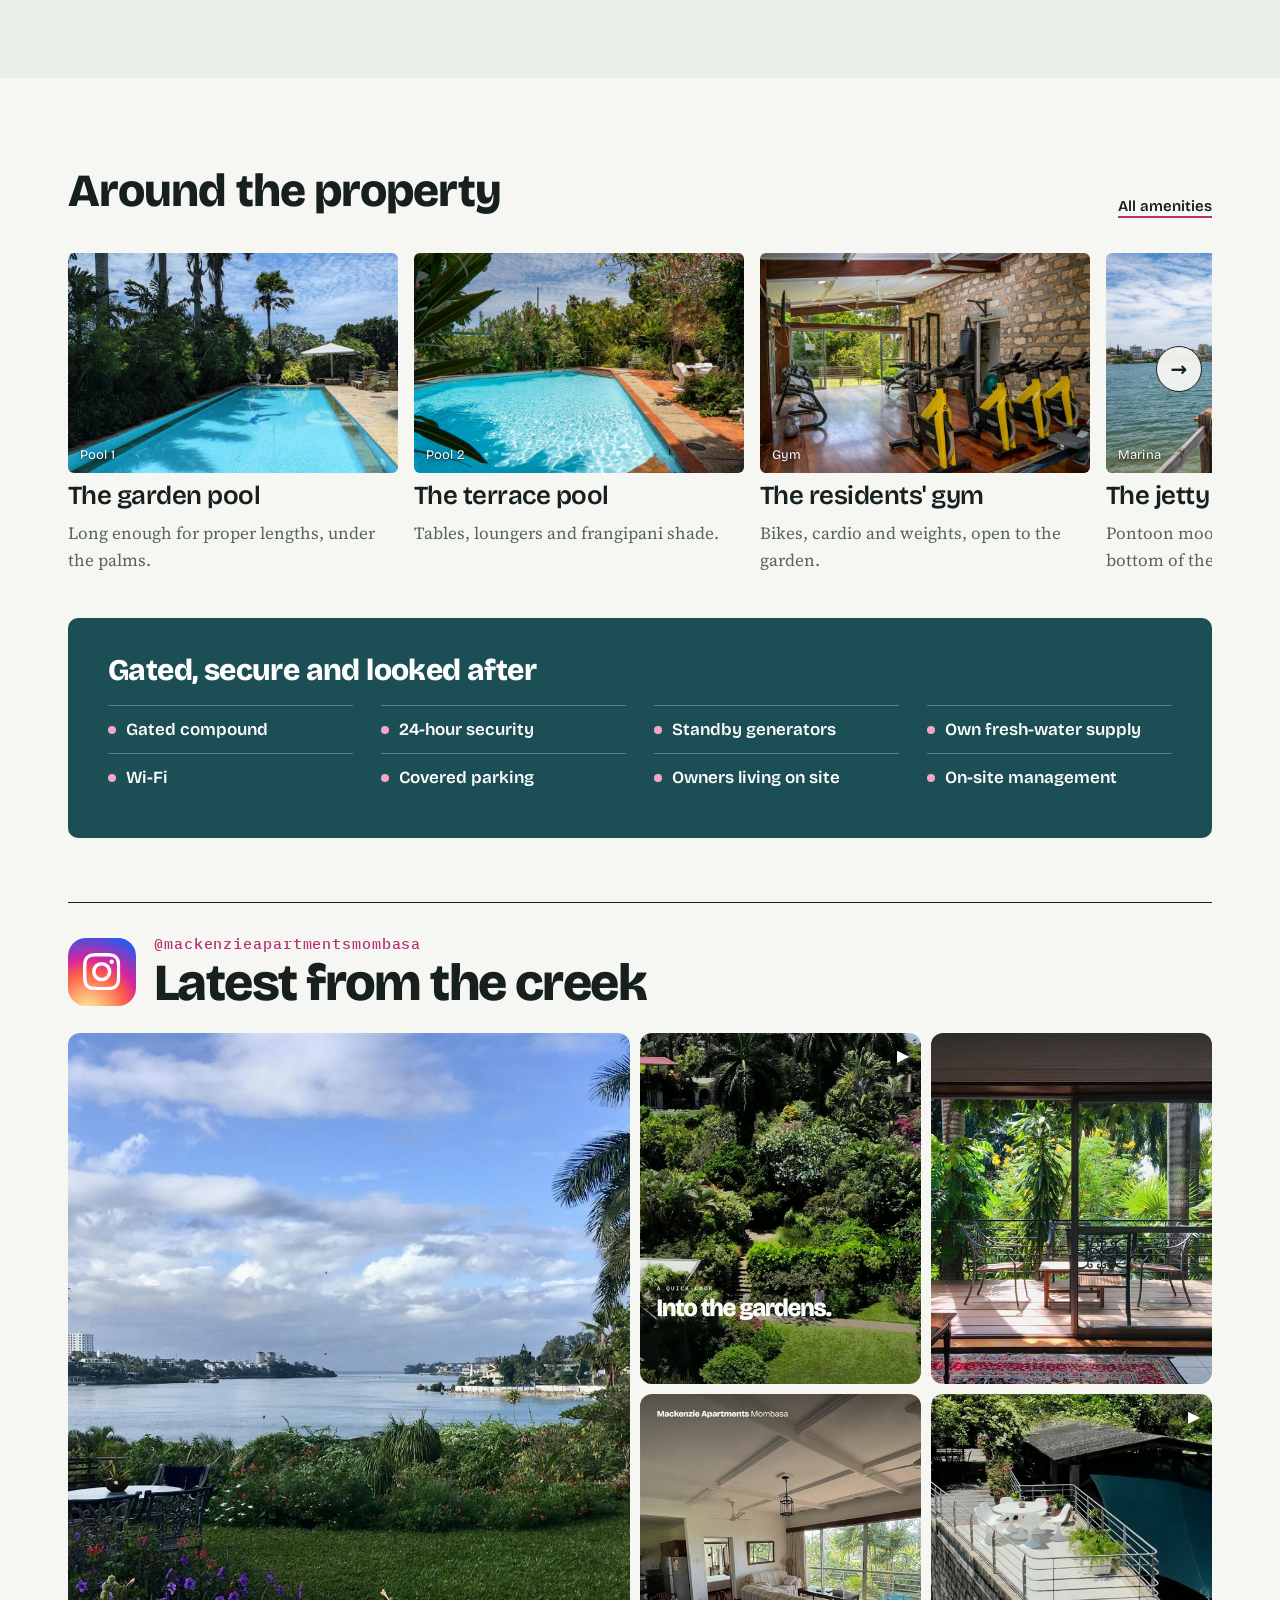
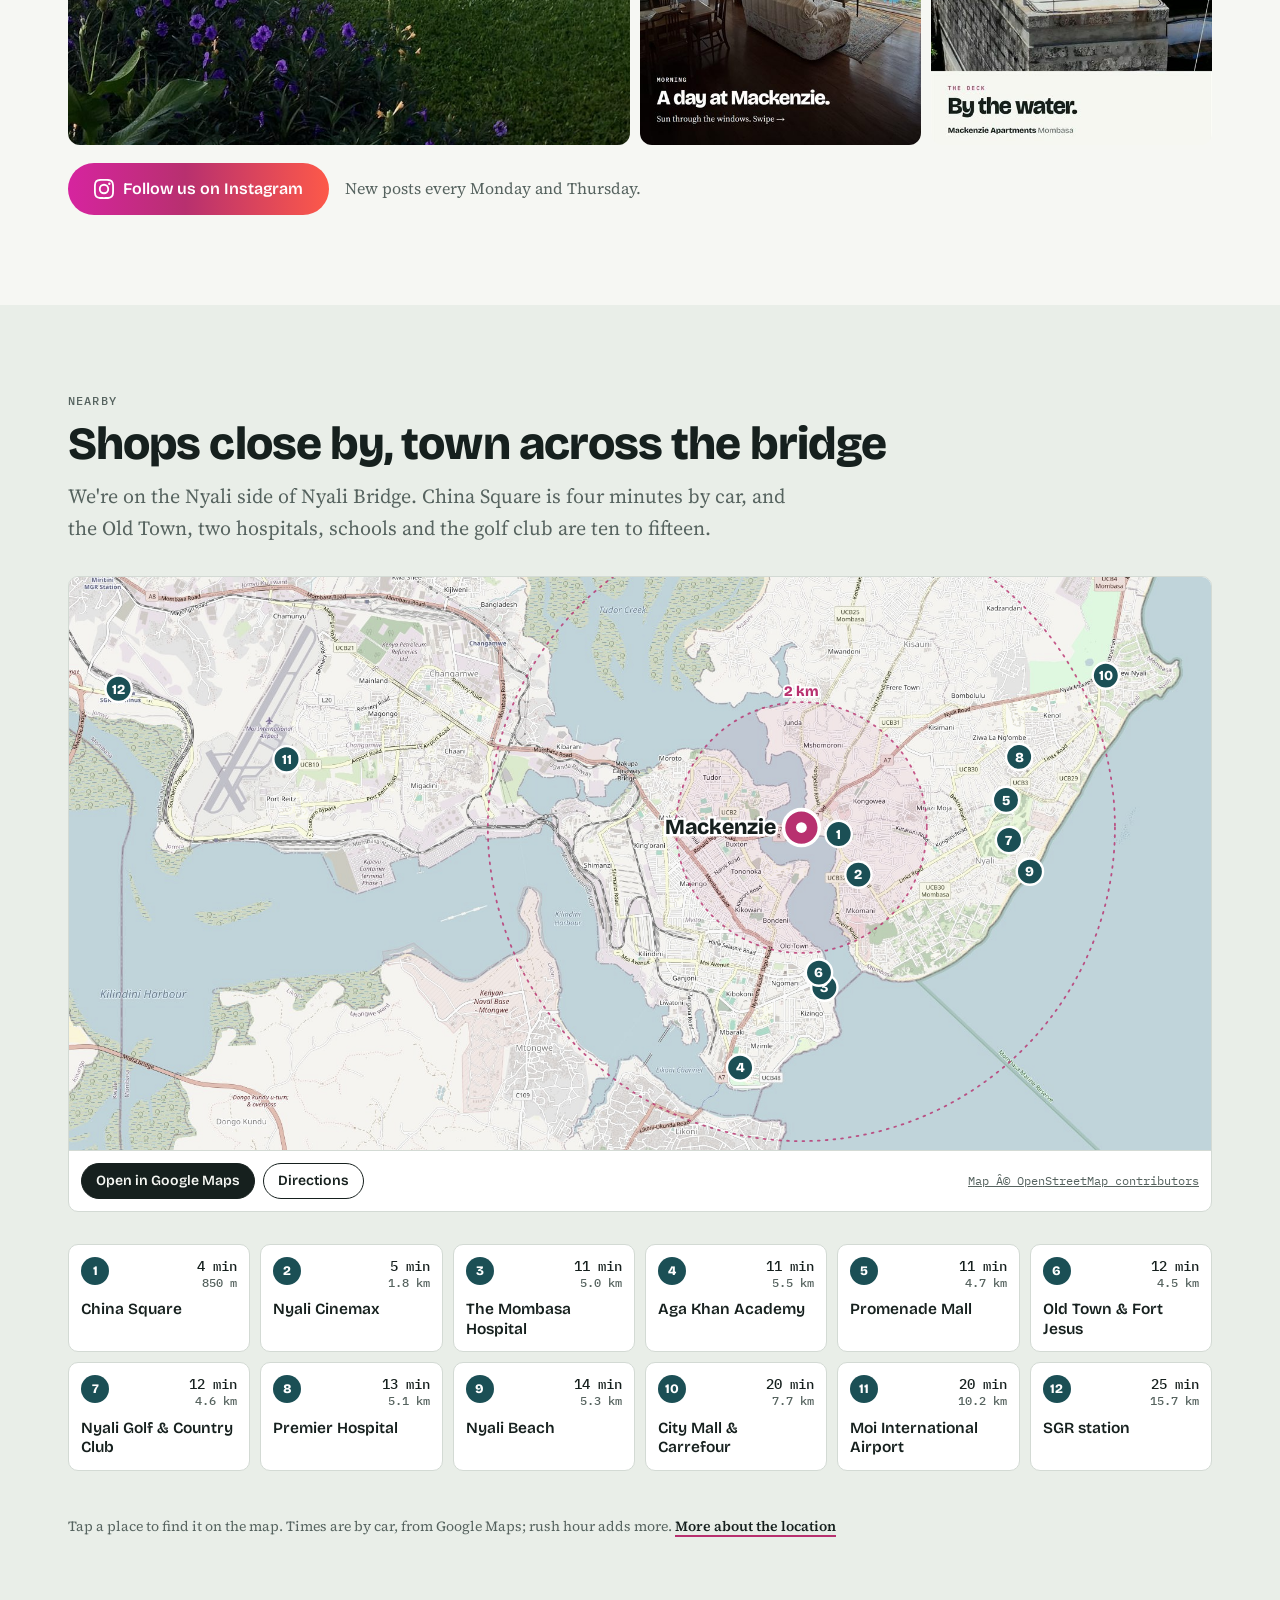
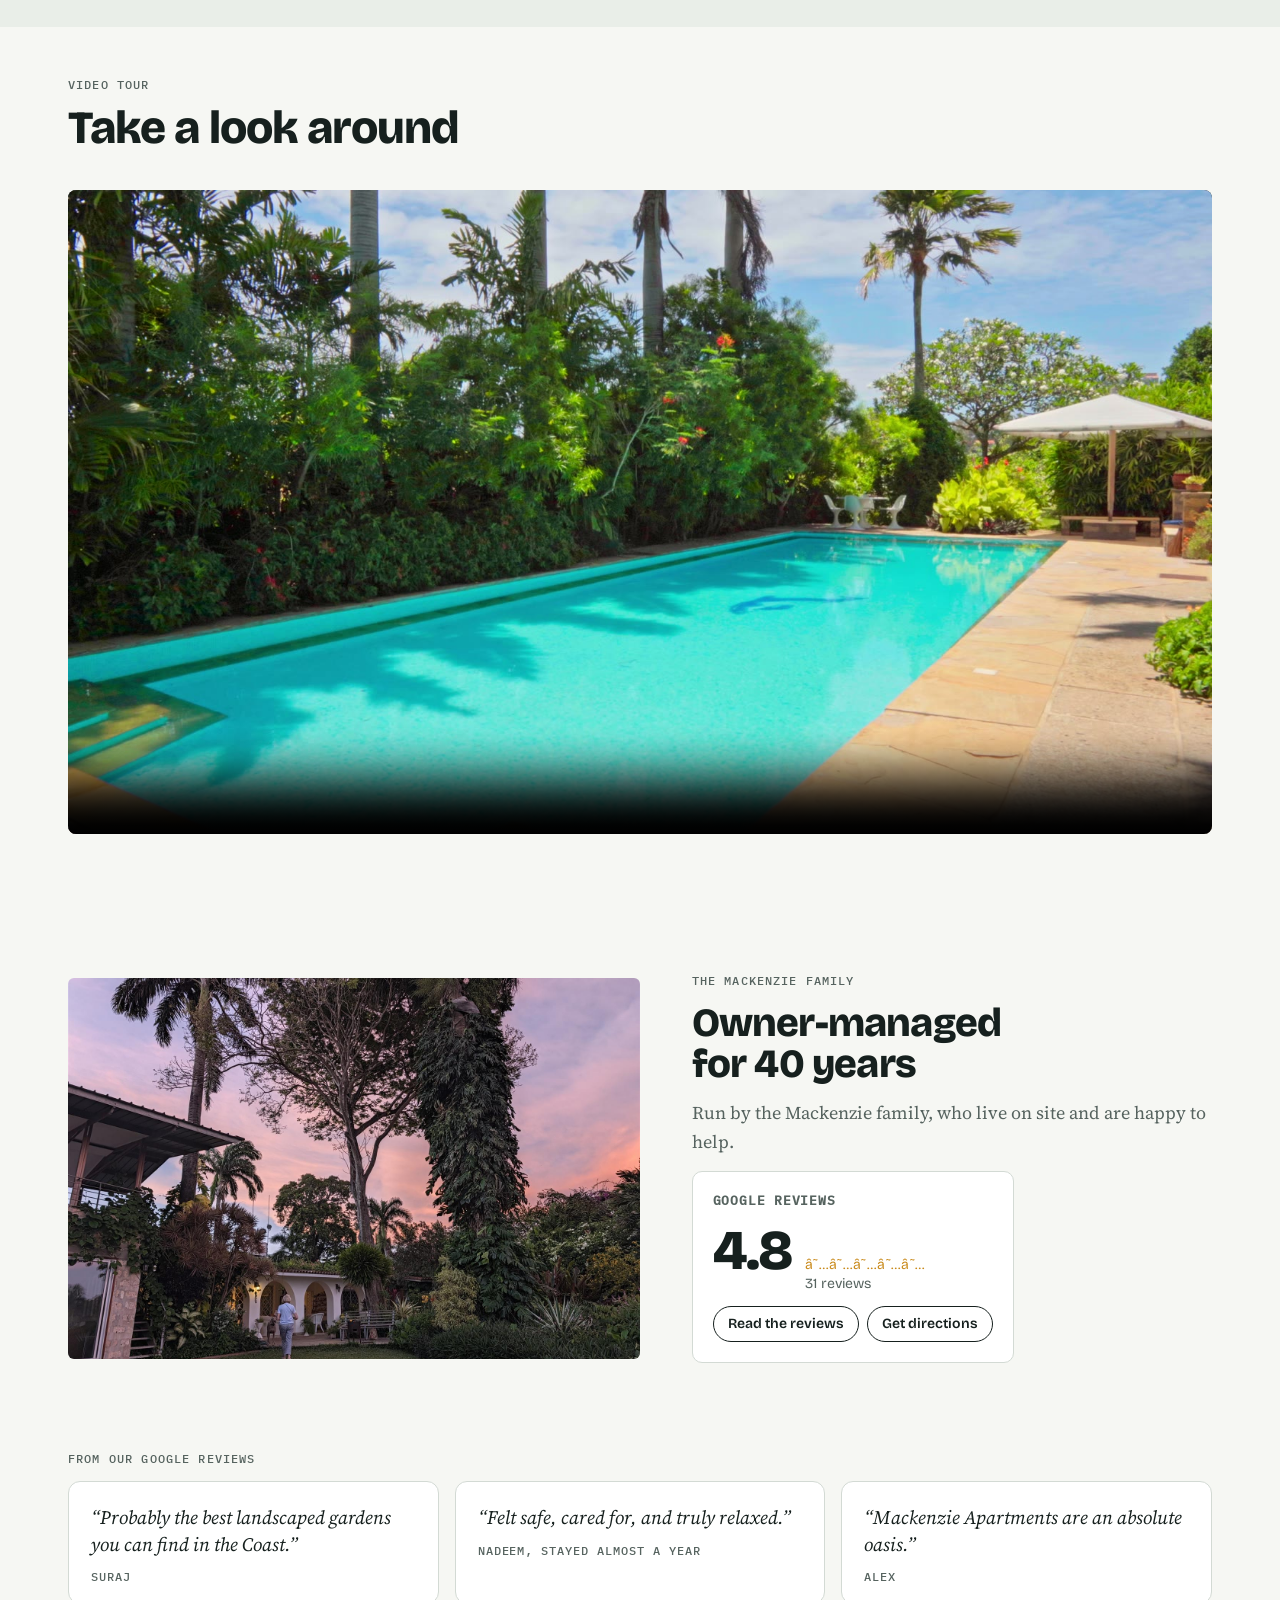
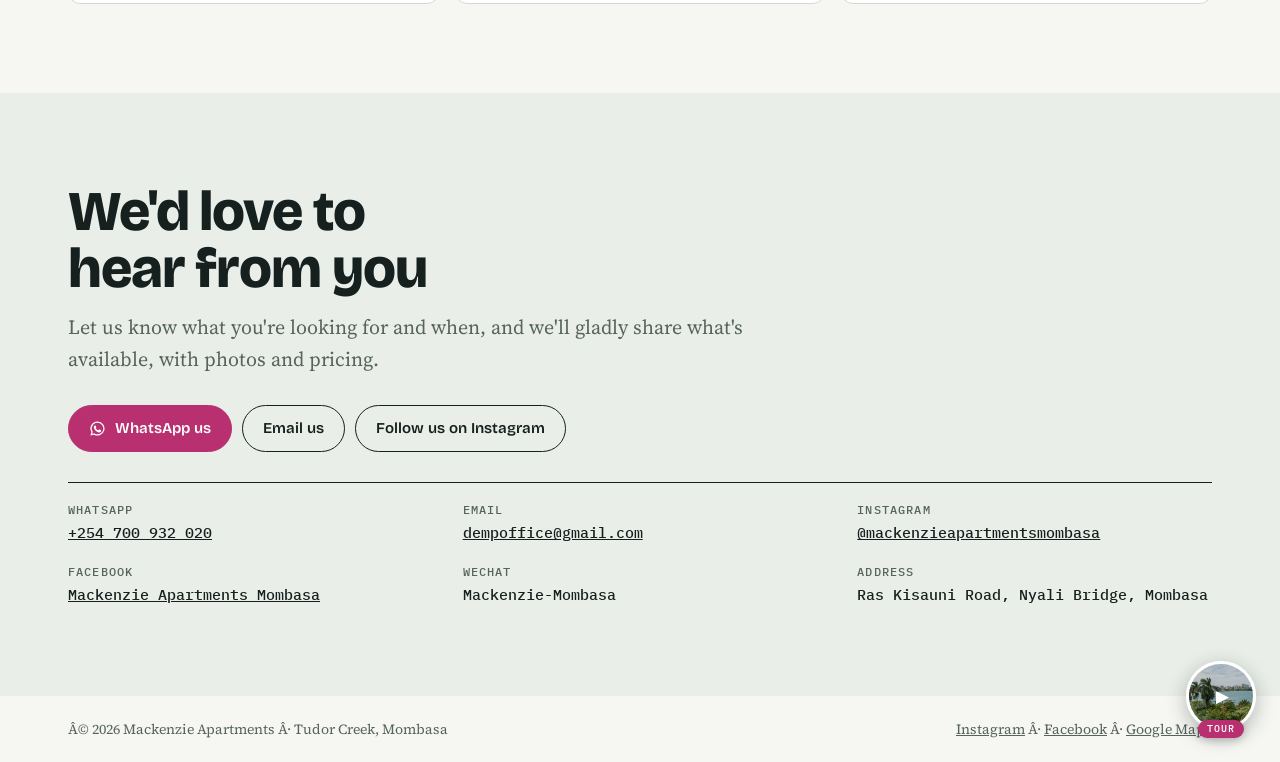
==== commit 66d353fa: "Homepage Instagram section: bigger heading, feature photo, bright follow button Co-Authored-By: Clau" ====
--- a/index.html
+++ b/index.html
@@ -559,15 +559,25 @@
 .quotes blockquote{margin:0 0 12px;font-family:"Source Serif 4",Georgia,serif;font-size:19px;line-height:1.4;color:var(--ink)}
 .quotes figcaption{font:500 12px/1.3 "IBM Plex Mono",monospace;letter-spacing:.08em;text-transform:uppercase;color:var(--muted)}
 @container site (max-width:760px){.quotes{grid-template-columns:1fr;gap:10px}.quotes blockquote{font-size:17px}}
-.ig-sec{padding-top:0}
-.ig-head{display:flex;align-items:flex-end;justify-content:space-between;gap:16px;flex-wrap:wrap;margin-bottom:16px}
-.ig-head h2{margin:4px 0 0}
-.ig-grid{display:grid;grid-template-columns:repeat(6,1fr);gap:8px}
-.ig-grid a{position:relative;display:block;border-radius:8px;overflow:hidden;aspect-ratio:4/5;background:var(--panel)}
-.ig-grid img{width:100%;height:100%;object-fit:cover;transition:transform .3s}
-.ig-grid a:hover img{transform:scale(1.04)}
-.ig-grid i{position:absolute;top:8px;right:8px;color:#fff;font-style:normal;font-size:14px;text-shadow:0 1px 4px rgba(0,0,0,.5)}
-@container site (max-width:760px){.ig-grid{grid-template-columns:repeat(3,1fr);gap:6px}}
+.ig-head{display:flex;align-items:center;gap:18px;margin-bottom:6px}
+.ig-badge{flex:none;width:clamp(52px,6cqi,68px);height:clamp(52px,6cqi,68px);border-radius:18px;display:grid;place-items:center;color:#fff;background:radial-gradient(circle at 30% 107%,#fdf497 0%,#fd5949 45%,#d6249f 60%,#285AEB 90%)}
+.ig-badge .ico{width:55%;height:55%}
+.ig-handle{font:500 clamp(13px,1.4cqi,15px)/1.2 var(--mono);letter-spacing:.06em;color:var(--bloom)}
+.ig-head h2{margin:4px 0 0;font-size:clamp(30px,4.2cqi,52px);line-height:1;letter-spacing:-.03em}
+.ig-grid{display:grid;grid-template-columns:2fr 1fr 1fr;grid-template-rows:1fr 1fr;gap:10px}
+.ig-grid a{position:relative;display:block;border-radius:12px;overflow:hidden;aspect-ratio:4/5;background:var(--panel)}
+.ig-grid a.big{grid-row:span 2;aspect-ratio:auto}
+.ig-grid img{width:100%;height:100%;object-fit:cover;transition:transform .4s}
+.ig-grid a:hover img{transform:scale(1.05)}
+.ig-grid i{position:absolute;top:10px;right:12px;color:#fff;font-style:normal;font-size:16px;text-shadow:0 1px 4px rgba(0,0,0,.5)}
+.ig-grid b{position:absolute;left:12px;bottom:12px;padding:8px 14px;border-radius:999px;background:rgba(255,255,255,.92);color:var(--ink);font:600 13px/1 var(--display);opacity:0;transform:translateY(6px);transition:opacity .25s,transform .25s}
+.ig-grid a:hover b,.ig-grid a:focus-visible b{opacity:1;transform:none}
+.ig-foot{display:flex;align-items:center;gap:16px;flex-wrap:wrap}
+.ig-btn{border:0;color:#fff;padding:16px 26px;font-size:16px;background:linear-gradient(90deg,#d6249f,#B8306F 45%,#fd5949)}
+.ig-btn .ico{width:20px;height:20px}
+.ig-btn:hover{background:linear-gradient(90deg,#b81e88,#9C2560 45%,#e44a3c);color:#fff}
+.ig-foot span{font-family:var(--body);color:var(--muted);font-size:16px}
+@container site (max-width:760px){.ig-grid{grid-template-columns:1fr 1fr;grid-template-rows:auto;gap:8px}.ig-grid a.big{grid-column:span 2;grid-row:auto;aspect-ratio:4/5}}
 </style>
 <link rel="icon" href="/favicon.ico" sizes="48x48">
 <link rel="icon" href="/favicon.svg" type="image/svg+xml">
@@ -578,6 +588,7 @@
 </head>
 <body>
 <svg width="0" height="0" style="position:absolute" aria-hidden="true">
+  <symbol id="igi" viewBox="0 0 24 24"><path fill="currentColor" d="M12 2.2c3.2 0 3.6 0 4.8.1 3.3.1 4.8 1.7 4.9 4.9.1 1.3.1 1.6.1 4.8s0 3.6-.1 4.8c-.1 3.2-1.7 4.8-4.9 4.9-1.3.1-1.6.1-4.8.1s-3.6 0-4.8-.1c-3.3-.1-4.8-1.7-4.9-4.9C2.2 15.6 2.2 15.2 2.2 12s0-3.6.1-4.8C2.4 3.9 3.9 2.4 7.2 2.3 8.4 2.2 8.8 2.2 12 2.2ZM12 0C8.7 0 8.3 0 7.1.1 2.7.3.3 2.7.1 7.1 0 8.3 0 8.7 0 12s0 3.7.1 4.9c.2 4.4 2.6 6.8 7 7 1.2.1 1.6.1 4.9.1s3.7 0 4.9-.1c4.4-.2 6.8-2.6 7-7 .1-1.2.1-1.6.1-4.9s0-3.7-.1-4.9c-.2-4.4-2.6-6.8-7-7C15.7 0 15.3 0 12 0Zm0 5.8a6.2 6.2 0 1 0 0 12.4 6.2 6.2 0 0 0 0-12.4ZM12 16a4 4 0 1 1 0-8 4 4 0 0 1 0 8Zm6.4-11.8a1.4 1.4 0 1 0 0 2.9 1.4 1.4 0 0 0 0-2.9Z"/></symbol>
   <symbol id="wa" viewBox="0 0 24 24"><path fill="currentColor" d="M12 2a10 10 0 0 0-8.6 15.1L2 22l5-1.3A10 10 0 1 0 12 2Zm0 18.2a8.2 8.2 0 0 1-4.2-1.2l-.3-.2-3 .8.8-2.9-.2-.3A8.2 8.2 0 1 1 12 20.2Zm4.5-6.1c-.2-.1-1.5-.7-1.7-.8-.2-.1-.4-.1-.6.1l-.8 1c-.1.2-.3.2-.5.1a6.7 6.7 0 0 1-3.3-2.9c-.2-.4.2-.4.7-1.3.1-.2 0-.3 0-.4l-.8-1.8c-.2-.5-.4-.4-.6-.4h-.5a1 1 0 0 0-.7.3 3 3 0 0 0-.9 2.2c0 1.3.9 2.5 1 2.7.1.2 1.8 2.8 4.4 3.9 1.6.7 2.3.8 3.1.6.5-.1 1.5-.6 1.7-1.2.2-.6.2-1.1.2-1.2-.1-.1-.3-.2-.5-.3Z"/></symbol>
 </svg>
 
@@ -627,12 +638,12 @@
       <div class="car"><div class="car-track" id="car-track">
           <figure><img src="img/m27-m.jpg" data-full="img/m27.jpg" fetchpriority="high" alt="The lawn table at the top of the garden, looking across Tudor Creek" width="1600" height="1067"><span class="ph-tag">Tudor Creek, from the garden</span></figure>
           <figure><img src="img/m26-m.jpg" data-full="img/m26.jpg" alt="The jetty and pontoon from the air, with a yacht moored" width="1600" height="900"><span class="ph-tag">The jetty, from the air</span></figure>
-          <figure><img src="img/m20-m.jpg" data-full="img/m20.jpg" alt="Looking out from the apartment to a private balcony, palms and the creek" width="1600" height="1067"><span class="ph-tag">Inside · out to the balcony</span></figure>
+          <figure><img src="img/m20-m.jpg" data-full="img/m20.jpg" alt="Looking out from the apartment to a private balcony, palms and the creek" width="1600" height="1067"><span class="ph-tag">Inside Â· out to the balcony</span></figure>
           <figure><img src="[data-uri]" data-src="img/m51-m.jpg" data-full="img/m51.jpg" alt="A white table and chairs on a deck right over the water" width="1600" height="1067"><span class="ph-tag">A deck by the water</span></figure>
           <figure><img src="[data-uri]" data-src="img/m36-m.jpg" data-full="img/m36.jpg" alt="The terrace pool under a frangipani, with loungers and a white table" width="1600" height="1067"><span class="ph-tag">Terrace pool</span></figure>
           <figure><img src="[data-uri]" data-src="img/m57-m.jpg" data-full="img/m57.jpg" alt="A garden path between crotons and ginger lilies" width="1600" height="1067"><span class="ph-tag">The gardens</span></figure>
           <figure><img src="[data-uri]" data-src="img/m64-m.jpg" data-full="img/m64.jpg" alt="Loungers on the lawn, with the creek beyond" width="1600" height="1067"><span class="ph-tag">The lawn</span></figure>
-          <figure><img src="[data-uri]" data-src="img/bay2c-m.jpg" data-full="img/bay2c.jpg" alt="Bedroom with a four-poster bed, timber floor and windows onto the creek" width="1448" height="1086"><span class="ph-tag">Inside · bedroom on the creek</span></figure>
+          <figure><img src="[data-uri]" data-src="img/bay2c-m.jpg" data-full="img/bay2c.jpg" alt="Bedroom with a four-poster bed, timber floor and windows onto the creek" width="1448" height="1086"><span class="ph-tag">Inside Â· bedroom on the creek</span></figure>
           <figure><img src="[data-uri]" data-src="img/m8-m.jpg" data-full="img/m8.jpg" alt="The garden pool from above, surrounded by palms" width="1600" height="900"><span class="ph-tag">Garden pool, from above</span></figure>
         </div><button type="button" class="car-btn prev" id="car-prev" aria-label="Previous photos">&#8592;</button><button type="button" class="car-btn next" id="car-next" aria-label="More photos">&#8594;</button></div>
     </section>
@@ -644,7 +655,7 @@
         <div><dt>Where</dt><dd>Nyali Bridge, Mombasa</dd></div>
         <div><dt>On site</dt><dd>2 pools, gym, private jetty</dd></div>
         <div><dt>Security</dt><dd>Guarded 24 hours</dd></div>
-        <div><dt>On Google</dt><dd><span class="stars">★★★★★</span> 4.8 (31)</dd></div>
+        <div><dt>On Google</dt><dd><span class="stars">â˜…â˜…â˜…â˜…â˜…</span> 4.8 (31)</dd></div>
       </dl>
     </section>
     <section class="sec tint">
@@ -667,7 +678,7 @@
             <a class="more wa" data-msg="Hi, I'd like to check availability for a two-bedroom." href="#" target="_blank" rel="noopener">Check availability</a>
           </article>
           <article class="card"><div class="ph"><img src="img/bay1c-s.jpg" data-full="img/bay1c.jpg" alt="Dining room with a wall of sliding windows onto the garden"></div>
-            <div class="size">3 bed · only one</div>
+            <div class="size">3 bed Â· only one</div>
             <h3>The big one</h3>
             <p>Our most spacious flat, with its own outdoor space.</p>
             <a class="more wa" data-msg="Hi, I'd like to check availability for the three-bedroom." href="#" target="_blank" rel="noopener">Check availability</a>
@@ -708,15 +719,18 @@
         </div>
 
         <div class="more-photos">
-          <div class="ig-head"><div><div class="lbl">On Instagram</div><h2>Latest from the creek</h2></div><a class="btn" href="https://www.instagram.com/mackenzieapartmentsmombasa/" target="_blank" rel="noopener">Follow @mackenzieapartmentsmombasa</a></div>
+          <div class="ig-head">
+            <span class="ig-badge"><svg class="ico"><use href="#igi"/></svg></span>
+            <div><div class="ig-handle">@mackenzieapartmentsmombasa</div><h2>Latest from the creek</h2></div>
+          </div>
           <div class="ig-grid">
-            <a href="https://www.instagram.com/mackenzieapartmentsmombasa/" target="_blank" rel="noopener"><img src="img/ig/ig1.jpg" alt="Loungers on the lawn above the creek" loading="lazy" width="480" height="600"></a>
-            <a href="https://www.instagram.com/mackenzieapartmentsmombasa/" target="_blank" rel="noopener"><img src="img/ig/ig2.jpg" alt="Video: the deck by the water" loading="lazy" width="480" height="600"><i aria-hidden="true">&#9654;</i></a>
-            <a href="https://www.instagram.com/mackenzieapartmentsmombasa/" target="_blank" rel="noopener"><img src="img/ig/ig3.jpg" alt="A day at Mackenzie" loading="lazy" width="480" height="600"></a>
-            <a href="https://www.instagram.com/mackenzieapartmentsmombasa/" target="_blank" rel="noopener"><img src="img/ig/ig4.jpg" alt="The veranda looking out to the creek" loading="lazy" width="480" height="600"></a>
-            <a href="https://www.instagram.com/mackenzieapartmentsmombasa/" target="_blank" rel="noopener"><img src="img/ig/ig5.jpg" alt="Video: into the gardens" loading="lazy" width="480" height="600"><i aria-hidden="true">&#9654;</i></a>
-            <a href="https://www.instagram.com/mackenzieapartmentsmombasa/" target="_blank" rel="noopener"><img src="img/ig/ig6.jpg" alt="Gated and looked after" loading="lazy" width="480" height="600"></a>
+            <a class="big" href="https://www.instagram.com/mackenzieapartmentsmombasa/" target="_blank" rel="noopener"><img src="img/ig/ig1.jpg" alt="Loungers on the lawn above the creek" loading="lazy" width="900" height="1125"><b>View on Instagram</b></a>
+            <a href="https://www.instagram.com/mackenzieapartmentsmombasa/" target="_blank" rel="noopener"><img src="img/ig/ig5.jpg" alt="Video: into the gardens" loading="lazy" width="480" height="600"><i aria-hidden="true">&#9654;</i><b>View on Instagram</b></a>
+            <a href="https://www.instagram.com/mackenzieapartmentsmombasa/" target="_blank" rel="noopener"><img src="img/ig/ig4.jpg" alt="The veranda looking out to the creek" loading="lazy" width="480" height="600"><b>View on Instagram</b></a>
+            <a href="https://www.instagram.com/mackenzieapartmentsmombasa/" target="_blank" rel="noopener"><img src="img/ig/ig3.jpg" alt="A day at Mackenzie" loading="lazy" width="480" height="600"><b>View on Instagram</b></a>
+            <a href="https://www.instagram.com/mackenzieapartmentsmombasa/" target="_blank" rel="noopener"><img src="img/ig/ig2.jpg" alt="Video: the deck by the water" loading="lazy" width="480" height="600"><i aria-hidden="true">&#9654;</i><b>View on Instagram</b></a>
           </div>
+          <div class="ig-foot"><a class="btn ig-btn" href="https://www.instagram.com/mackenzieapartmentsmombasa/" target="_blank" rel="noopener"><svg class="ico"><use href="#igi"/></svg>Follow us on Instagram</a><span>New posts every Monday and Thursday.</span></div>
         </div>
       </div>
     </section>
@@ -790,11 +804,11 @@
   </section>
   <footer class="ft">
     <div class="wrap">
-      <span>© 2026 Mackenzie Apartments · Tudor Creek, Mombasa</span>
-      <span><a href="https://www.instagram.com/mackenzieapartmentsmombasa/" target="_blank" rel="noopener">Instagram</a> · <a href="https://www.facebook.com/Mackenzieapartmentsmombasa" target="_blank" rel="noopener">Facebook</a> · <a href="https://maps.google.com/?cid=11285151965640191086" target="_blank" rel="noopener">Google Maps</a></span>
+      <span>Â© 2026 Mackenzie Apartments Â· Tudor Creek, Mombasa</span>
+      <span><a href="https://www.instagram.com/mackenzieapartmentsmombasa/" target="_blank" rel="noopener">Instagram</a> Â· <a href="https://www.facebook.com/Mackenzieapartmentsmombasa" target="_blank" rel="noopener">Facebook</a> Â· <a href="https://maps.google.com/?cid=11285151965640191086" target="_blank" rel="noopener">Google Maps</a></span>
     </div>
   </footer>
-  <div class="mbar"><a class="btn btn-wa wa" href="#" title="WhatsApp us" aria-label="WhatsApp us on +254 700 932 020" target="_blank" rel="noopener"><svg class="ico"><use href="#wa"/></svg><span>WhatsApp us · +254 700 932 020</span></a></div>
+  <div class="mbar"><a class="btn btn-wa wa" href="#" title="WhatsApp us" aria-label="WhatsApp us on +254 700 932 020" target="_blank" rel="noopener"><svg class="ico"><use href="#wa"/></svg><span>WhatsApp us Â· +254 700 932 020</span></a></div>
 </div>
 </div>
 
@@ -869,7 +883,7 @@
     '</svg>';
   var mapHTML = '<div class="scroll"><div class="canvas"><img src="img/map.jpg" alt="" loading="lazy" width="'+MW+'" height="'+MH+'">'+mapSVG+'</div></div>'+
     '<div class="mbtns"><a class="btn btn-ink" href="'+GM+'" target="_blank" rel="noopener">Open in Google Maps</a><a class="btn" href="'+DIR+'" target="_blank" rel="noopener">Directions</a>'+
-    '<a class="credit" href="https://www.openstreetmap.org/copyright" target="_blank" rel="noopener">Map © OpenStreetMap contributors</a></div>';
+    '<a class="credit" href="https://www.openstreetmap.org/copyright" target="_blank" rel="noopener">Map Â© OpenStreetMap contributors</a></div>';
   document.querySelectorAll("[data-realmap]").forEach(function(el){ el.innerHTML = mapHTML; });
   /* tap a place: its pin turns pink and the map slides to it */
   document.querySelectorAll("[data-near]").forEach(function(ul){
@@ -892,7 +906,7 @@
     });
   }
 
-  var gHTML = '<div class="g">GOOGLE REVIEWS</div><div class="score"><b>4.8</b><span><span class="stars">★★★★★</span>31 reviews</span></div>'+
+  var gHTML = '<div class="g">GOOGLE REVIEWS</div><div class="score"><b>4.8</b><span><span class="stars">â˜…â˜…â˜…â˜…â˜…</span>31 reviews</span></div>'+
     '<div class="row"><a class="btn" href="'+GM+'" target="_blank" rel="noopener">Read the reviews</a><a class="btn" href="'+DIR+'" target="_blank" rel="noopener">Get directions</a></div>';
   document.querySelectorAll("[data-google]").forEach(function(el){ el.innerHTML = gHTML; });
   function stepTo(t, dir){ var x = t.scrollLeft, base = t.getBoundingClientRect().left, pos = Array.prototype.map.call(t.children, function(k){ return k.getBoundingClientRect().left - base + x; }), target = null, i;
@@ -991,12 +1005,12 @@
       {img:"m20.jpg", p:50, t:"Balcony", c:"Through the palms to the water."}
     ]},
     pools:{name:"Pools & gym", slides:[
-      {img:"m36.jpg", p:55, t:"Pool 2 · terrace pool", c:"Loungers and frangipani shade."},
-      {img:"m33.jpg", p:36, t:"Pool 2 · terrace pool", c:"A table by the water."},
-      {img:"m39.jpg", p:55, t:"Pool 2 · terrace pool", c:"Late morning, before the heat."},
-      {img:"m7.jpg", p:45, t:"Pool 2 · from above", c:"Tucked into the bougainvillea."},
-      {img:"m8.jpg", p:55, t:"Pool 1 · garden pool", c:"Long enough for proper lengths."},
-      {img:"z-pool.jpg", t:"Pool 1 · garden pool", c:"Under the palms, quiet most of the day."},
+      {img:"m36.jpg", p:55, t:"Pool 2 Â· terrace pool", c:"Loungers and frangipani shade."},
+      {img:"m33.jpg", p:36, t:"Pool 2 Â· terrace pool", c:"A table by the water."},
+      {img:"m39.jpg", p:55, t:"Pool 2 Â· terrace pool", c:"Late morning, before the heat."},
+      {img:"m7.jpg", p:45, t:"Pool 2 Â· from above", c:"Tucked into the bougainvillea."},
+      {img:"m8.jpg", p:55, t:"Pool 1 Â· garden pool", c:"Long enough for proper lengths."},
+      {img:"z-pool.jpg", t:"Pool 1 Â· garden pool", c:"Under the palms, quiet most of the day."},
       {img:"m46.jpg", p:62, t:"Residents' gym", c:"Bikes, cardio and weights."},
       {img:"m48.jpg", p:45, t:"Residents' gym", c:"Open to the garden on three sides."}
     ]},
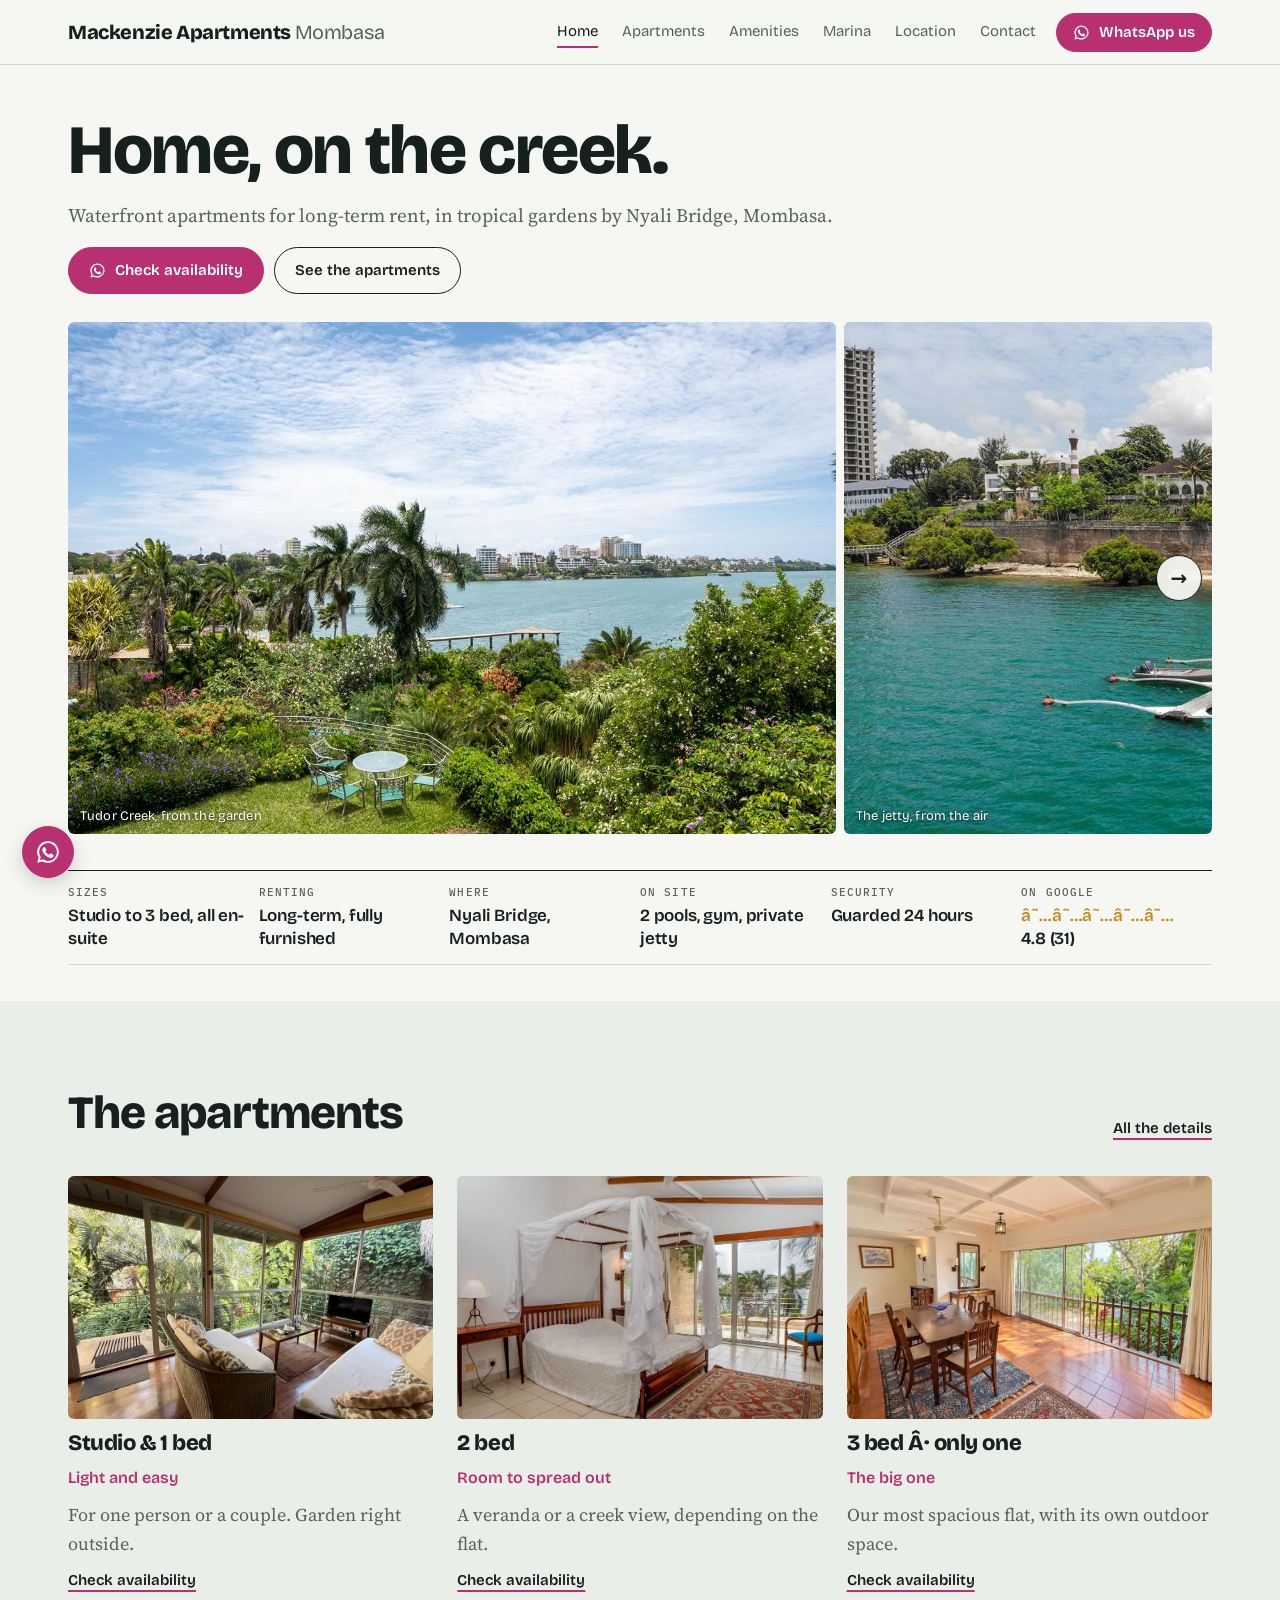
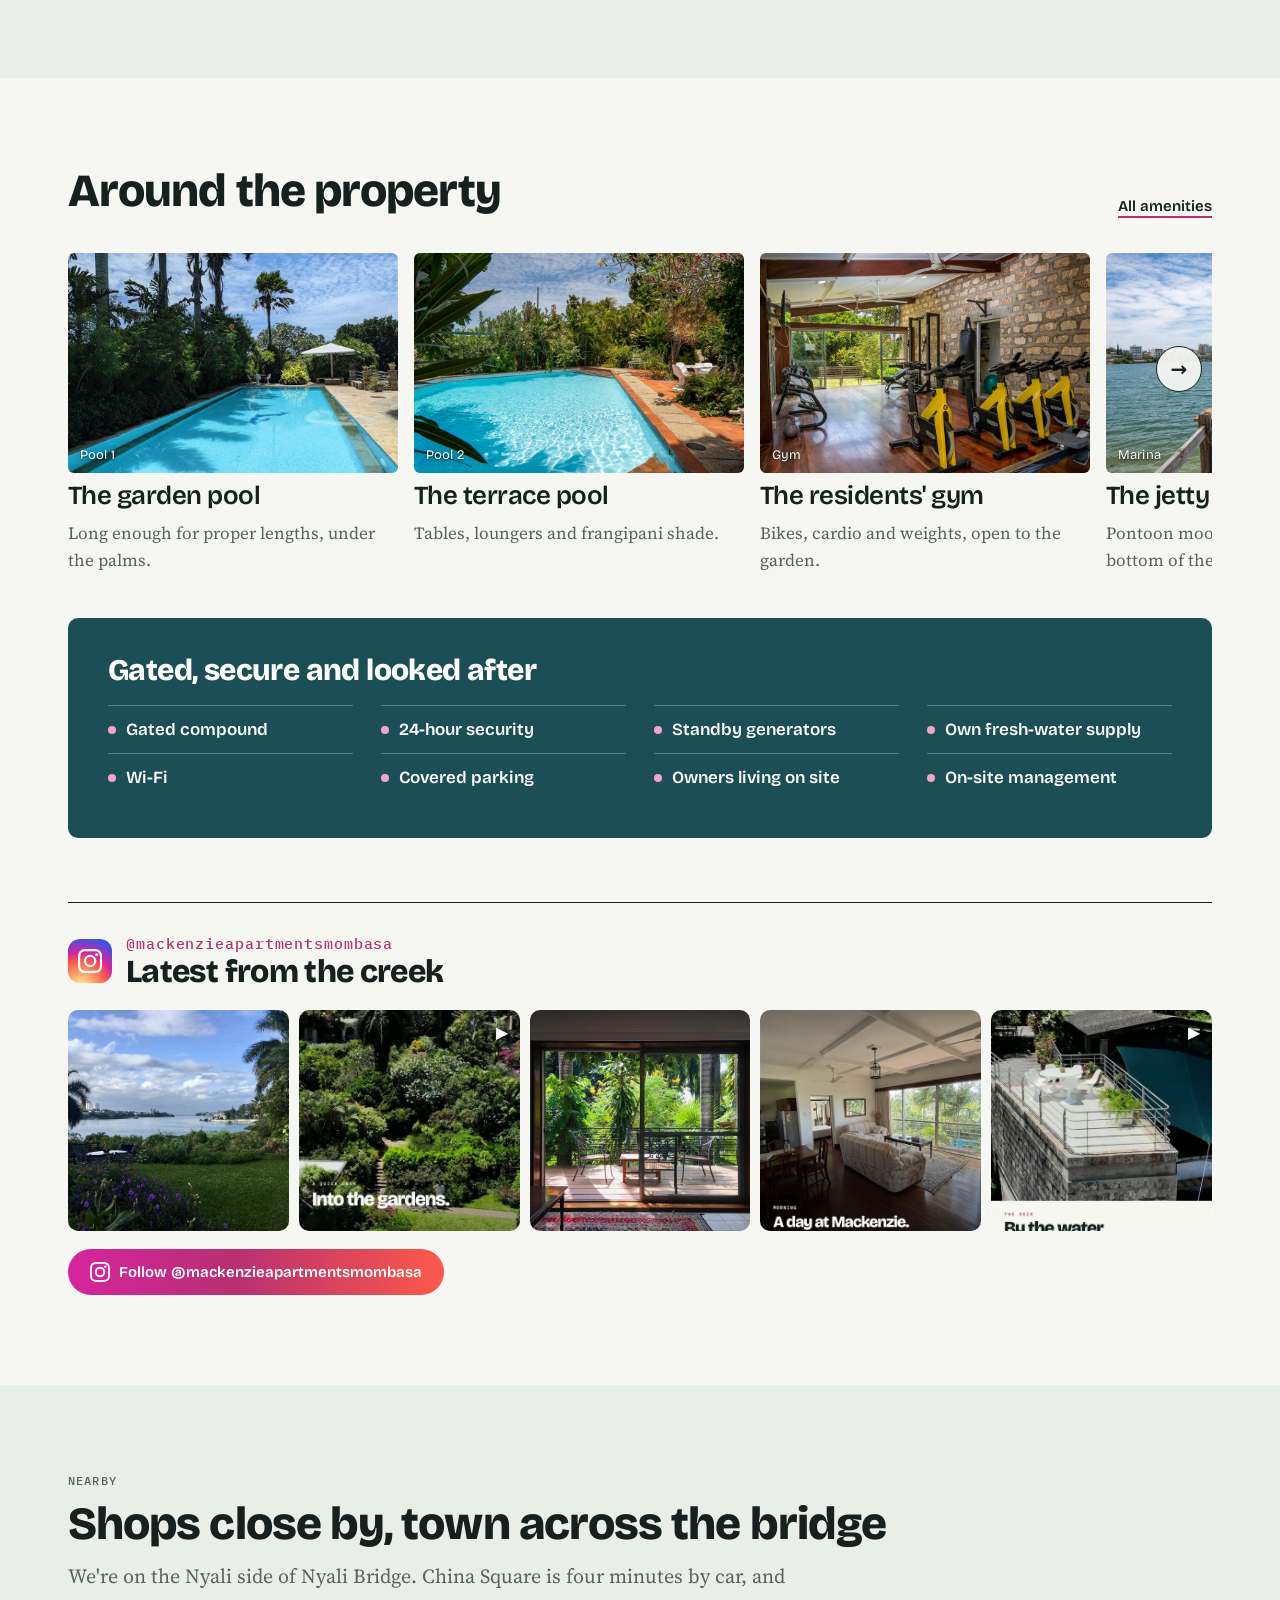
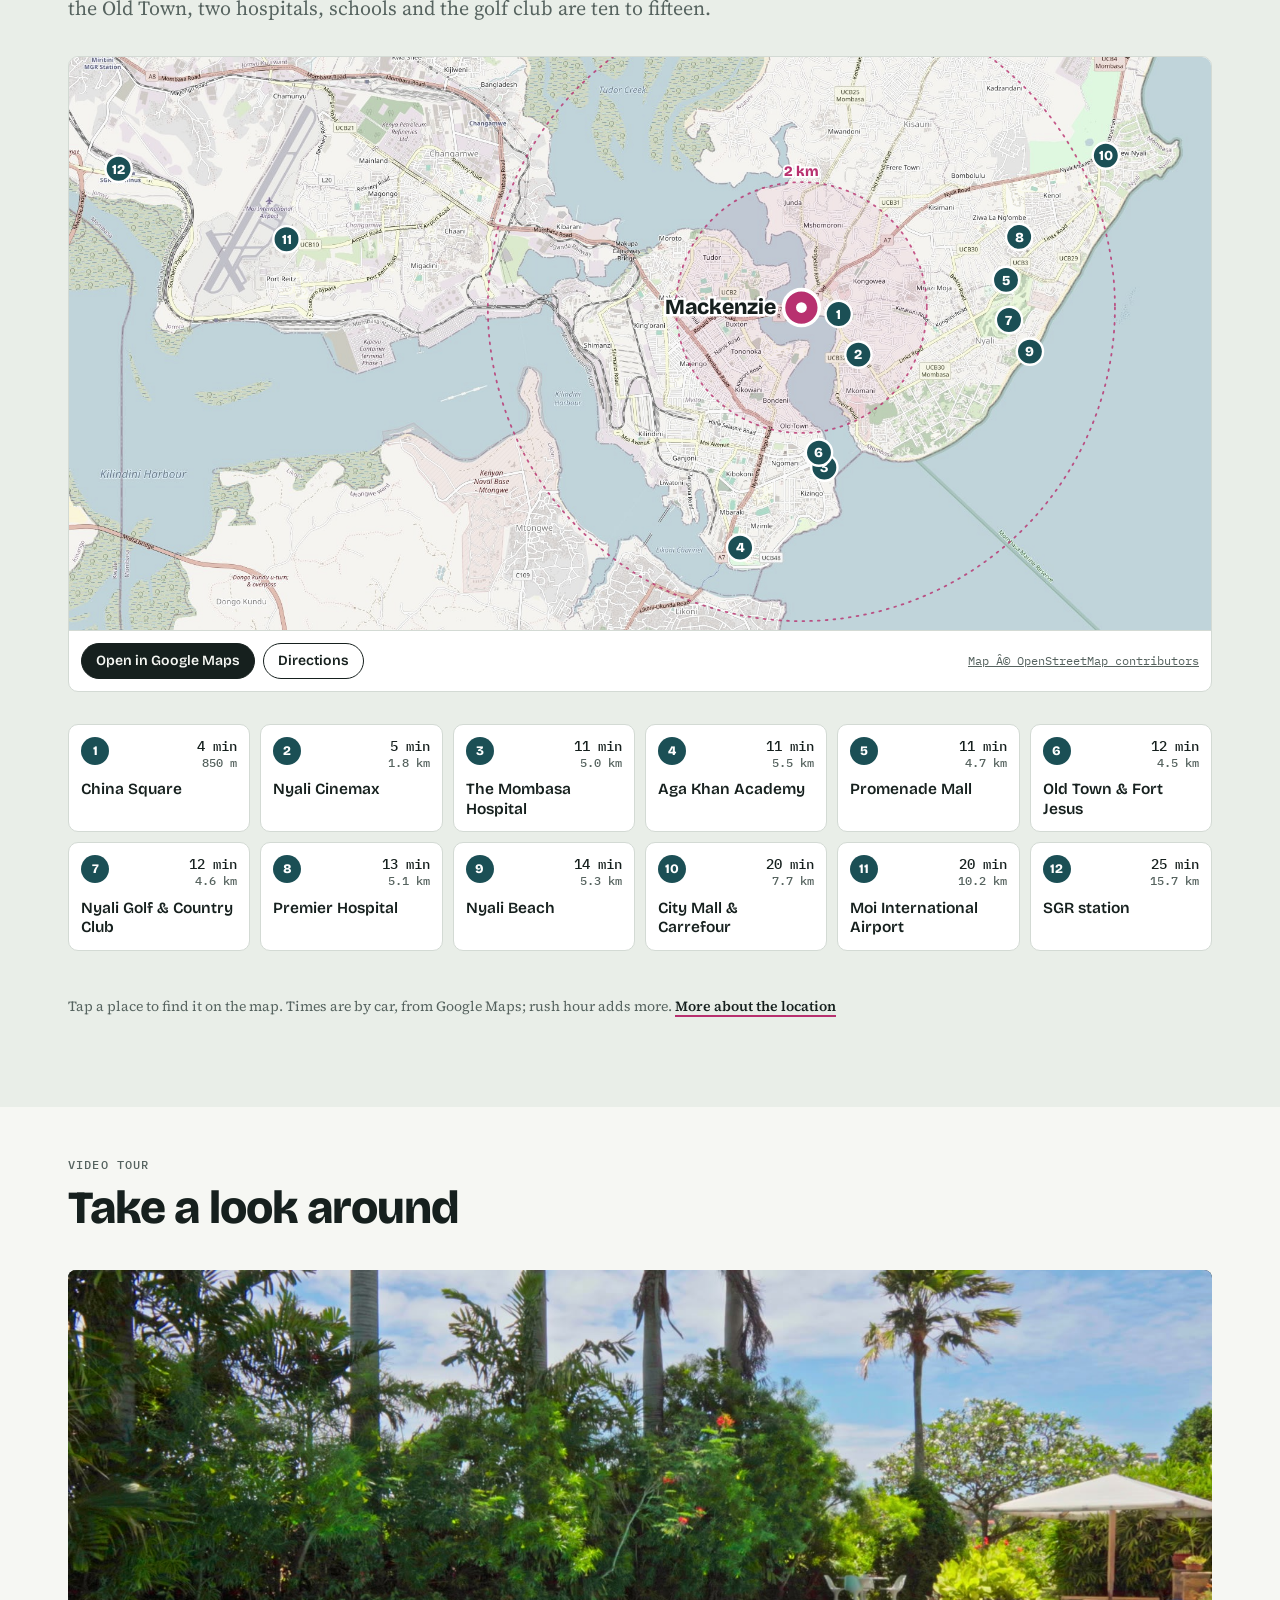
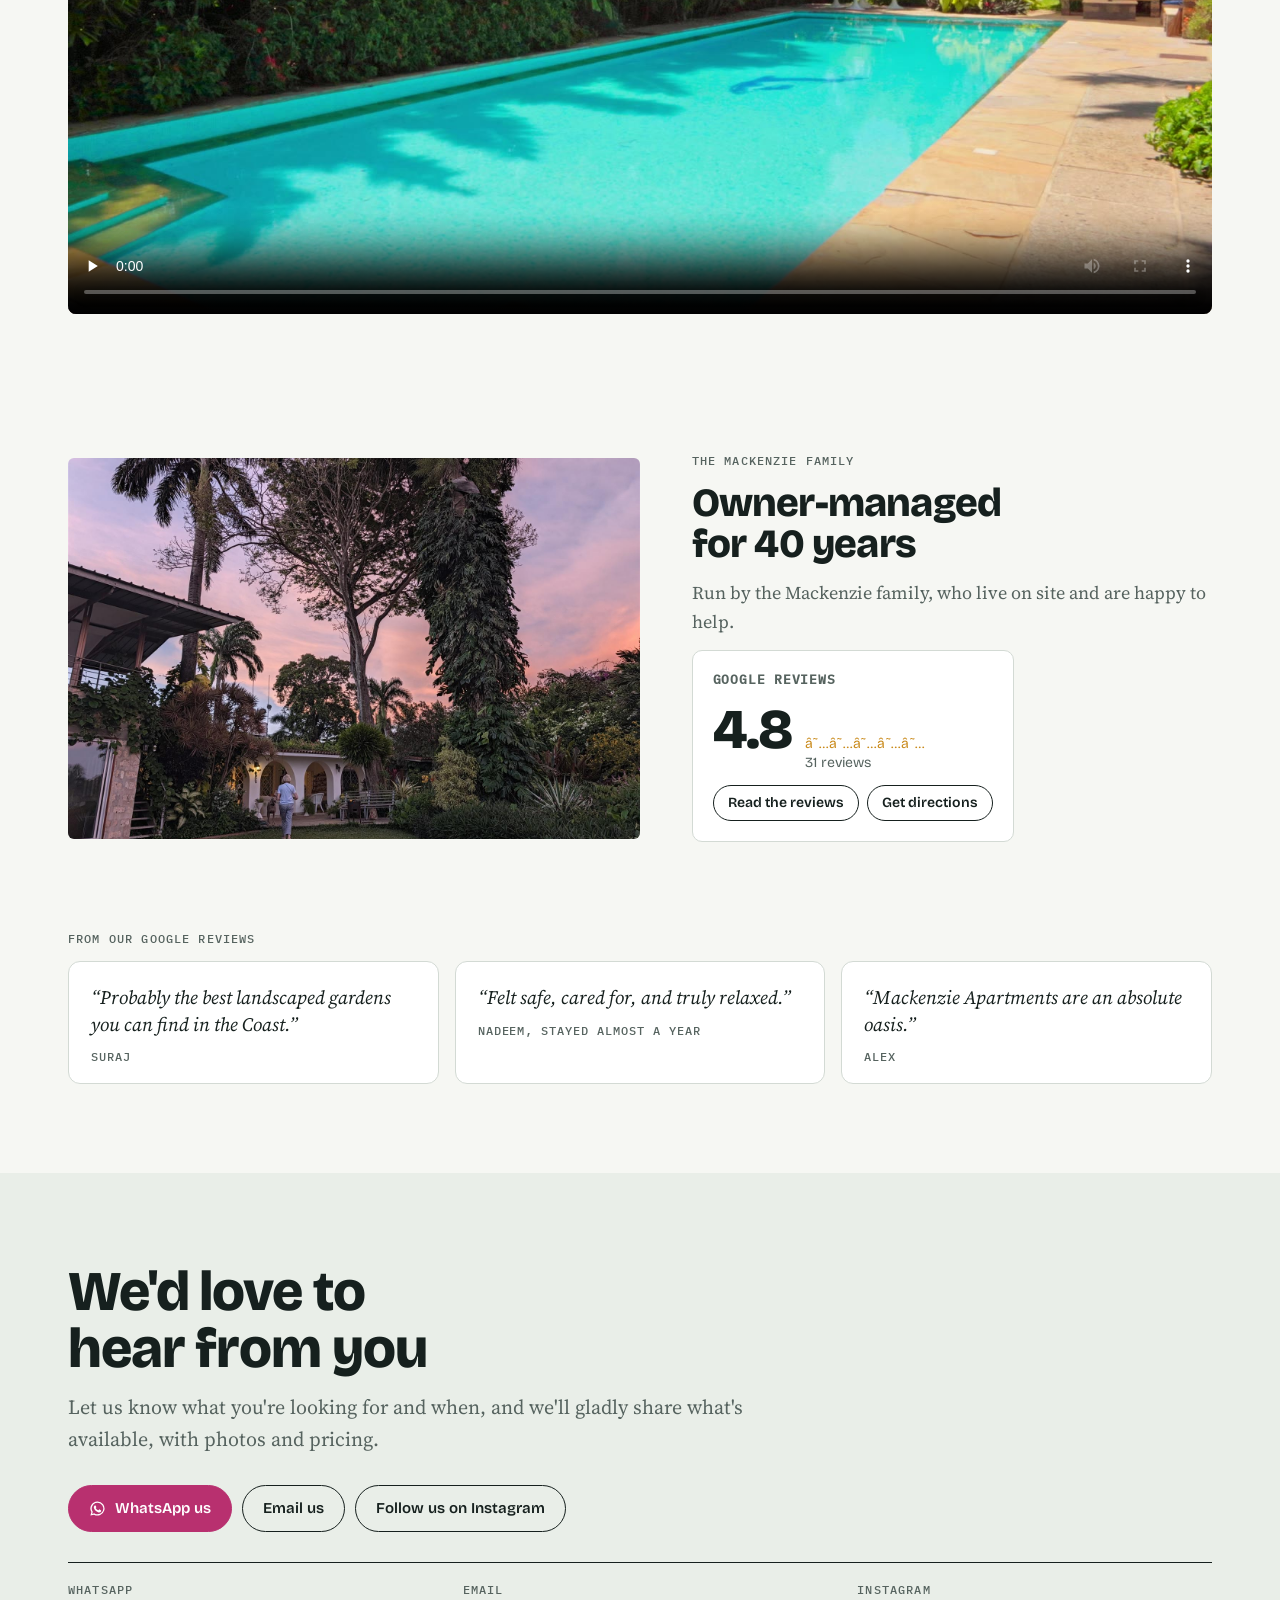
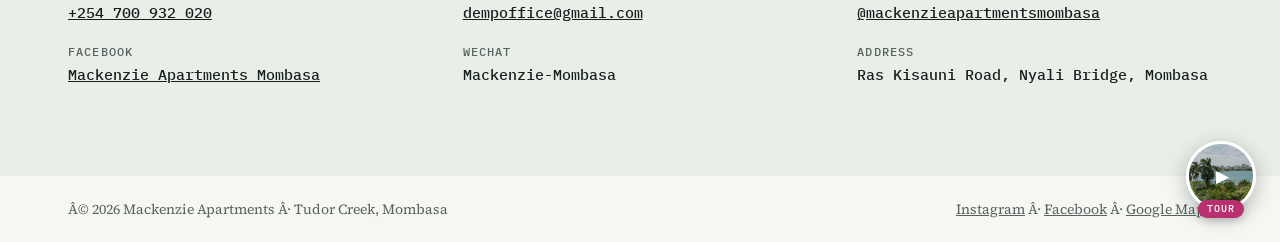
==== commit e2a64331: "Homepage Instagram section: one compact row of five, follow button with the handle Co-Authored-By: C" ====
--- a/index.html
+++ b/index.html
@@ -559,25 +559,23 @@
 .quotes blockquote{margin:0 0 12px;font-family:"Source Serif 4",Georgia,serif;font-size:19px;line-height:1.4;color:var(--ink)}
 .quotes figcaption{font:500 12px/1.3 "IBM Plex Mono",monospace;letter-spacing:.08em;text-transform:uppercase;color:var(--muted)}
 @container site (max-width:760px){.quotes{grid-template-columns:1fr;gap:10px}.quotes blockquote{font-size:17px}}
-.ig-head{display:flex;align-items:center;gap:18px;margin-bottom:6px}
-.ig-badge{flex:none;width:clamp(52px,6cqi,68px);height:clamp(52px,6cqi,68px);border-radius:18px;display:grid;place-items:center;color:#fff;background:radial-gradient(circle at 30% 107%,#fdf497 0%,#fd5949 45%,#d6249f 60%,#285AEB 90%)}
+.ig-head{display:flex;align-items:center;gap:14px;margin-bottom:4px}
+.ig-badge{flex:none;width:44px;height:44px;border-radius:12px;display:grid;place-items:center;color:#fff;background:radial-gradient(circle at 30% 107%,#fdf497 0%,#fd5949 45%,#d6249f 60%,#285AEB 90%)}
 .ig-badge .ico{width:55%;height:55%}
 .ig-handle{font:500 clamp(13px,1.4cqi,15px)/1.2 var(--mono);letter-spacing:.06em;color:var(--bloom)}
-.ig-head h2{margin:4px 0 0;font-size:clamp(30px,4.2cqi,52px);line-height:1;letter-spacing:-.03em}
-.ig-grid{display:grid;grid-template-columns:2fr 1fr 1fr;grid-template-rows:1fr 1fr;gap:10px}
-.ig-grid a{position:relative;display:block;border-radius:12px;overflow:hidden;aspect-ratio:4/5;background:var(--panel)}
-.ig-grid a.big{grid-row:span 2;aspect-ratio:auto}
+.ig-head h2{margin:2px 0 0;font-size:clamp(24px,2.8cqi,32px);line-height:1.05;letter-spacing:-.02em}
+.ig-grid{display:grid;grid-template-columns:repeat(5,1fr);gap:10px}
+.ig-grid a{position:relative;display:block;border-radius:10px;overflow:hidden;aspect-ratio:1/1;background:var(--panel)}
 .ig-grid img{width:100%;height:100%;object-fit:cover;transition:transform .4s}
 .ig-grid a:hover img{transform:scale(1.05)}
 .ig-grid i{position:absolute;top:10px;right:12px;color:#fff;font-style:normal;font-size:16px;text-shadow:0 1px 4px rgba(0,0,0,.5)}
-.ig-grid b{position:absolute;left:12px;bottom:12px;padding:8px 14px;border-radius:999px;background:rgba(255,255,255,.92);color:var(--ink);font:600 13px/1 var(--display);opacity:0;transform:translateY(6px);transition:opacity .25s,transform .25s}
+.ig-grid b{position:absolute;left:8px;bottom:8px;padding:6px 10px;border-radius:999px;background:rgba(255,255,255,.92);color:var(--ink);font:600 12px/1 var(--display);opacity:0;transform:translateY(6px);transition:opacity .25s,transform .25s}
 .ig-grid a:hover b,.ig-grid a:focus-visible b{opacity:1;transform:none}
 .ig-foot{display:flex;align-items:center;gap:16px;flex-wrap:wrap}
-.ig-btn{border:0;color:#fff;padding:16px 26px;font-size:16px;background:linear-gradient(90deg,#d6249f,#B8306F 45%,#fd5949)}
+.ig-btn{border:0;color:#fff;padding:13px 22px;font-size:15px;background:linear-gradient(90deg,#d6249f,#B8306F 45%,#fd5949)}
 .ig-btn .ico{width:20px;height:20px}
 .ig-btn:hover{background:linear-gradient(90deg,#b81e88,#9C2560 45%,#e44a3c);color:#fff}
-.ig-foot span{font-family:var(--body);color:var(--muted);font-size:16px}
-@container site (max-width:760px){.ig-grid{grid-template-columns:1fr 1fr;grid-template-rows:auto;gap:8px}.ig-grid a.big{grid-column:span 2;grid-row:auto;aspect-ratio:4/5}}
+@container site (max-width:760px){.ig-grid{display:flex;overflow-x:auto;scroll-snap-type:x mandatory;scrollbar-width:none;gap:8px}.ig-grid::-webkit-scrollbar{display:none}.ig-grid a{flex:none;width:42%;scroll-snap-align:start}.ig-btn{white-space:normal;text-align:left}}
 </style>
 <link rel="icon" href="/favicon.ico" sizes="48x48">
 <link rel="icon" href="/favicon.svg" type="image/svg+xml">
@@ -730,7 +728,7 @@
             <a href="https://www.instagram.com/mackenzieapartmentsmombasa/" target="_blank" rel="noopener"><img src="img/ig/ig3.jpg" alt="A day at Mackenzie" loading="lazy" width="480" height="600"><b>View on Instagram</b></a>
             <a href="https://www.instagram.com/mackenzieapartmentsmombasa/" target="_blank" rel="noopener"><img src="img/ig/ig2.jpg" alt="Video: the deck by the water" loading="lazy" width="480" height="600"><i aria-hidden="true">&#9654;</i><b>View on Instagram</b></a>
           </div>
-          <div class="ig-foot"><a class="btn ig-btn" href="https://www.instagram.com/mackenzieapartmentsmombasa/" target="_blank" rel="noopener"><svg class="ico"><use href="#igi"/></svg>Follow us on Instagram</a><span>New posts every Monday and Thursday.</span></div>
+          <div class="ig-foot"><a class="btn ig-btn" href="https://www.instagram.com/mackenzieapartmentsmombasa/" target="_blank" rel="noopener"><svg class="ico"><use href="#igi"/></svg>Follow @mackenzieapartmentsmombasa</a></div>
         </div>
       </div>
     </section>
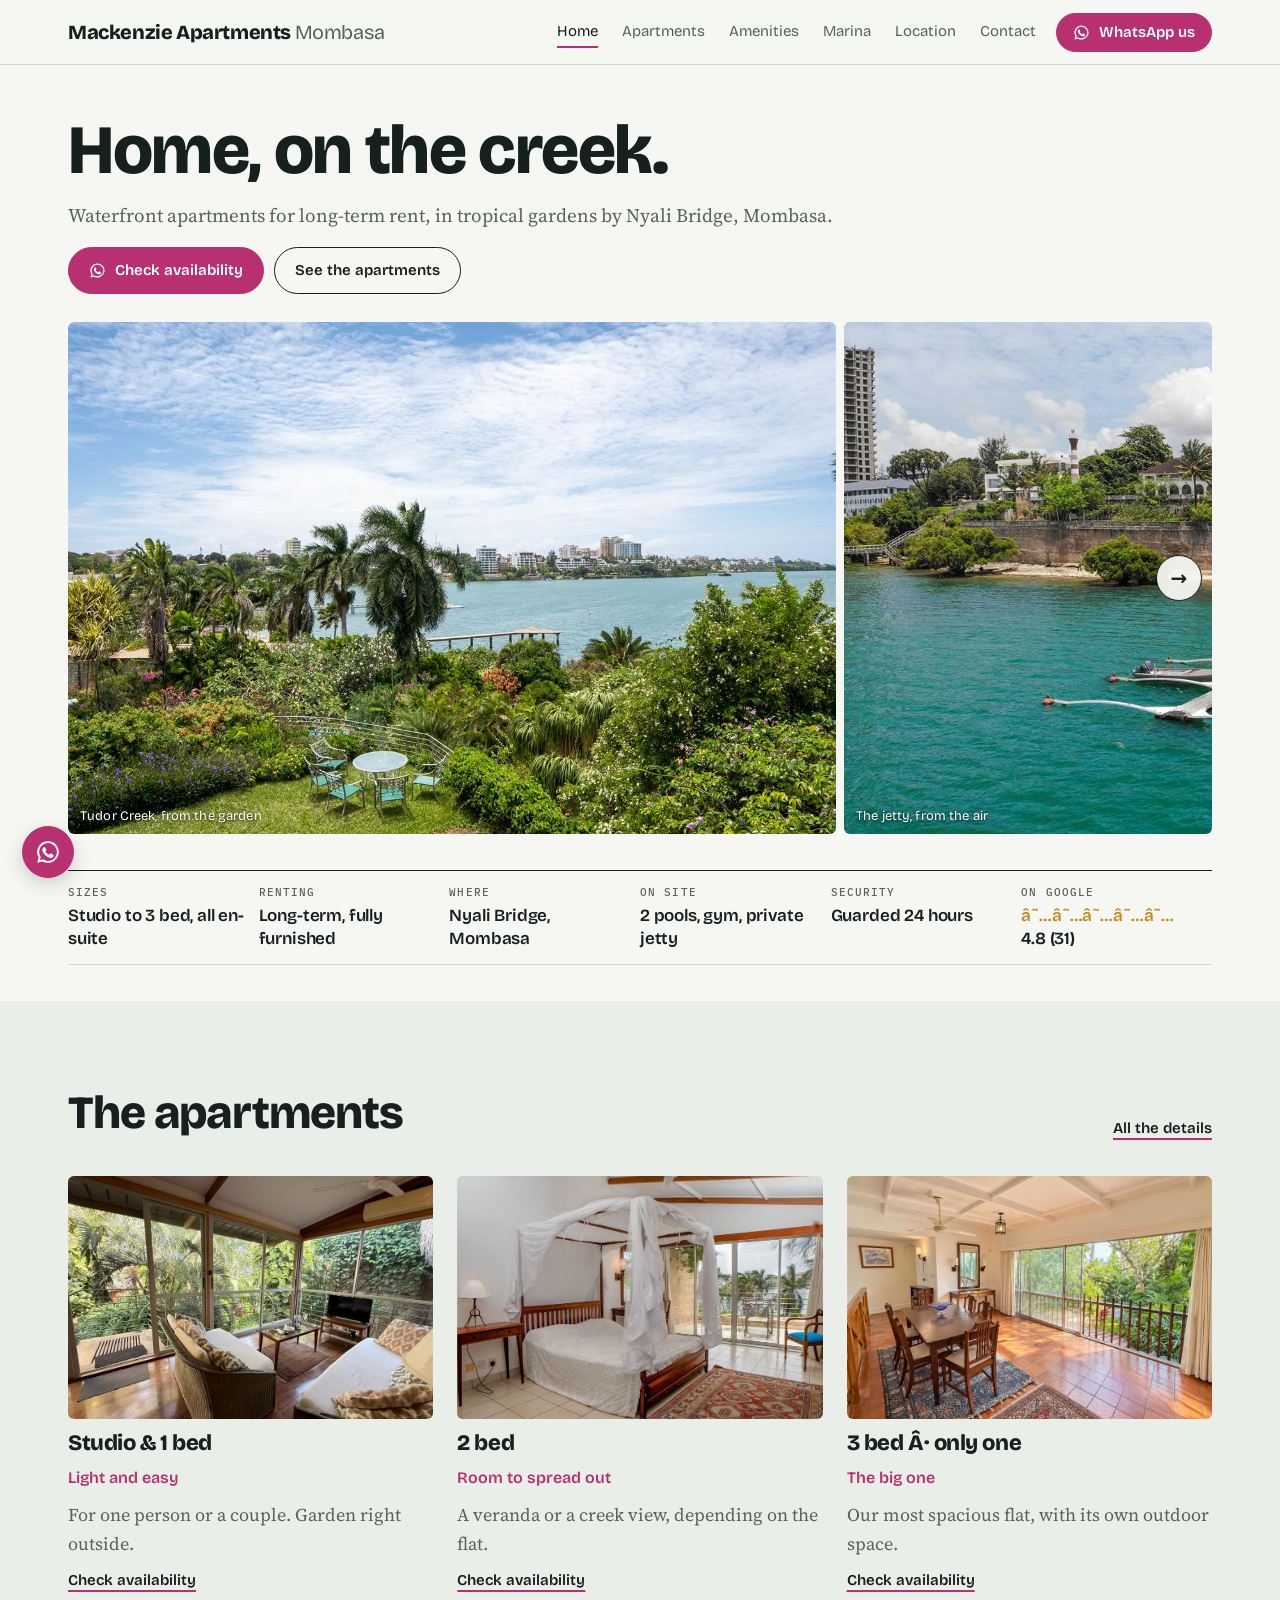
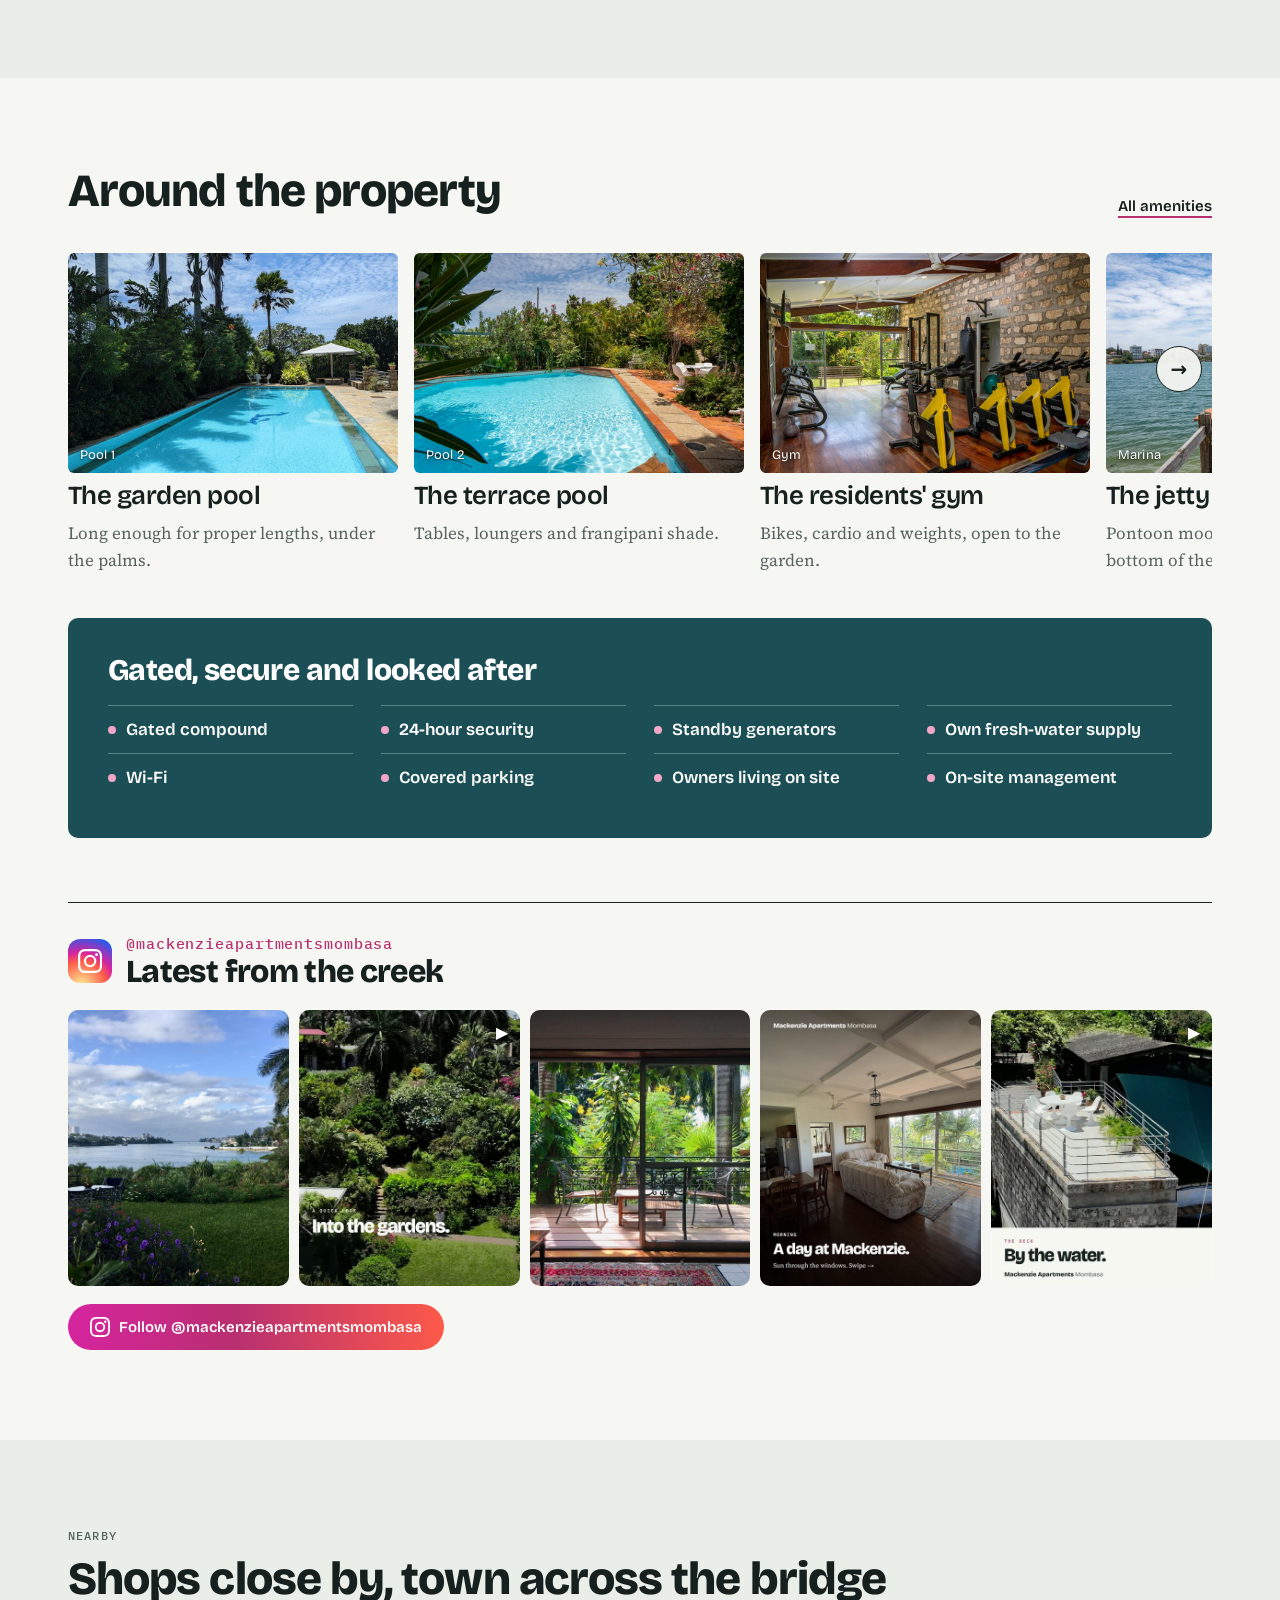
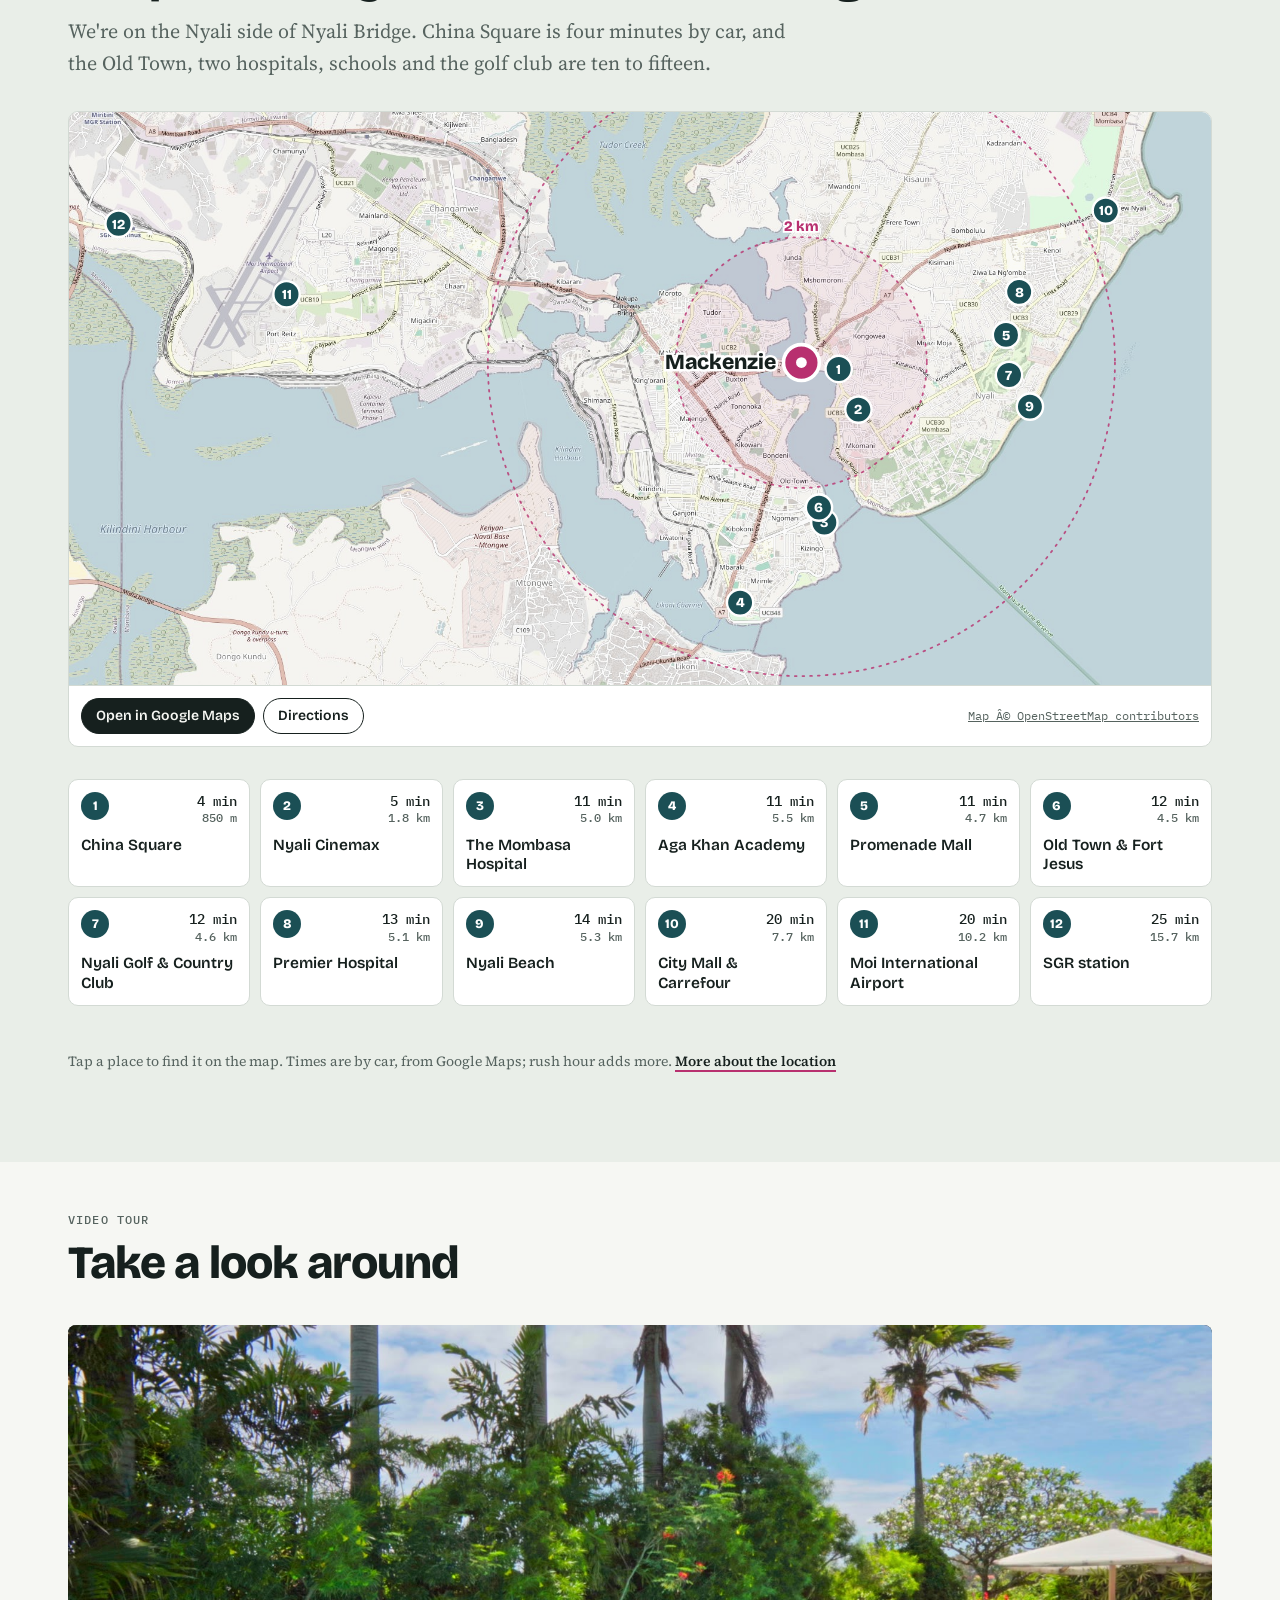
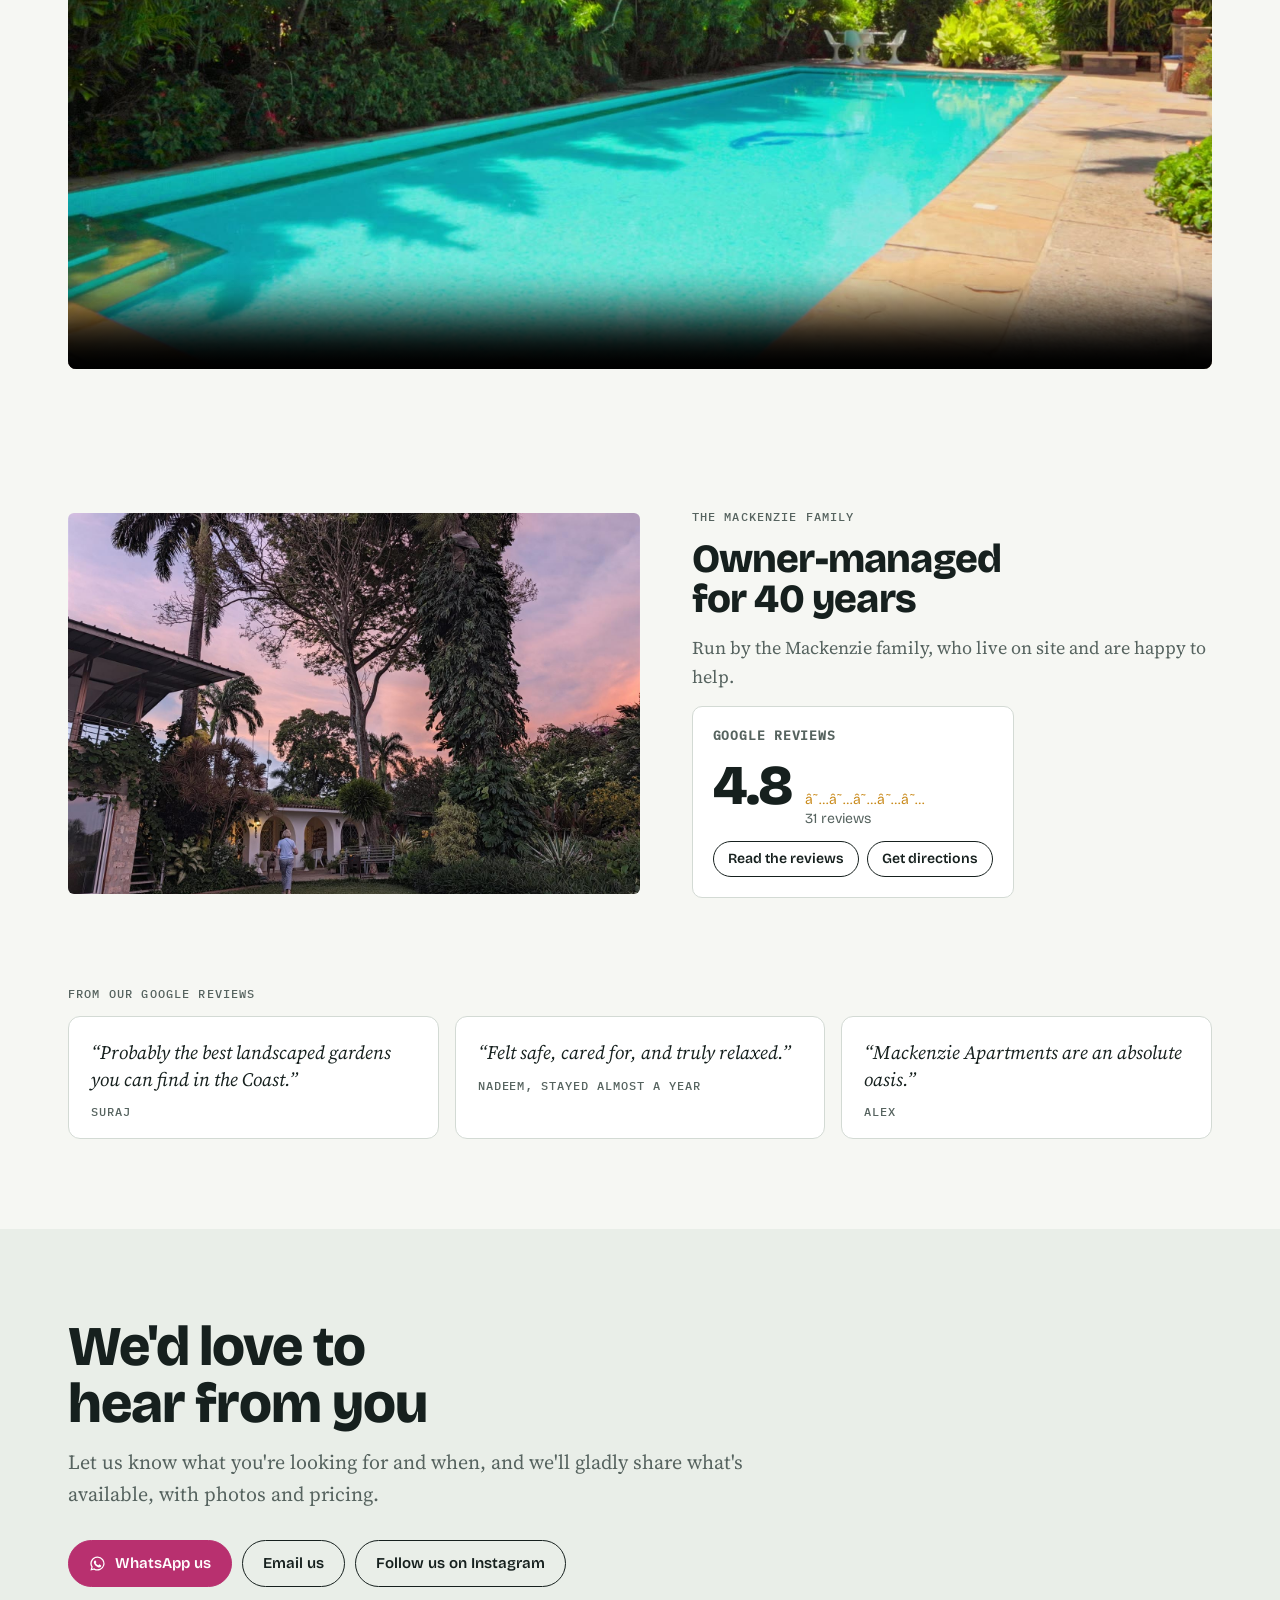
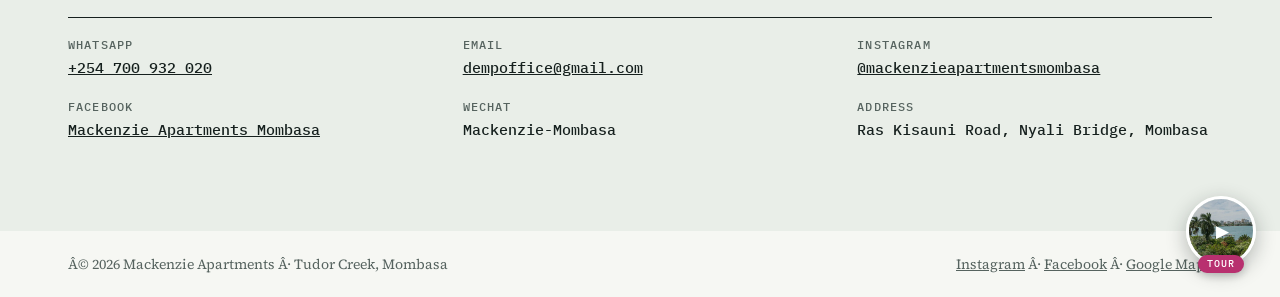
==== commit 87f03363: "Instagram strip: show posts in their full 4:5 shape Co-Authored-By: Claude Opus 5.5 <noreply@anthrop" ====
--- a/index.html
+++ b/index.html
@@ -565,7 +565,7 @@
 .ig-handle{font:500 clamp(13px,1.4cqi,15px)/1.2 var(--mono);letter-spacing:.06em;color:var(--bloom)}
 .ig-head h2{margin:2px 0 0;font-size:clamp(24px,2.8cqi,32px);line-height:1.05;letter-spacing:-.02em}
 .ig-grid{display:grid;grid-template-columns:repeat(5,1fr);gap:10px}
-.ig-grid a{position:relative;display:block;border-radius:10px;overflow:hidden;aspect-ratio:1/1;background:var(--panel)}
+.ig-grid a{position:relative;display:block;border-radius:10px;overflow:hidden;aspect-ratio:4/5;background:var(--panel)}
 .ig-grid img{width:100%;height:100%;object-fit:cover;transition:transform .4s}
 .ig-grid a:hover img{transform:scale(1.05)}
 .ig-grid i{position:absolute;top:10px;right:12px;color:#fff;font-style:normal;font-size:16px;text-shadow:0 1px 4px rgba(0,0,0,.5)}
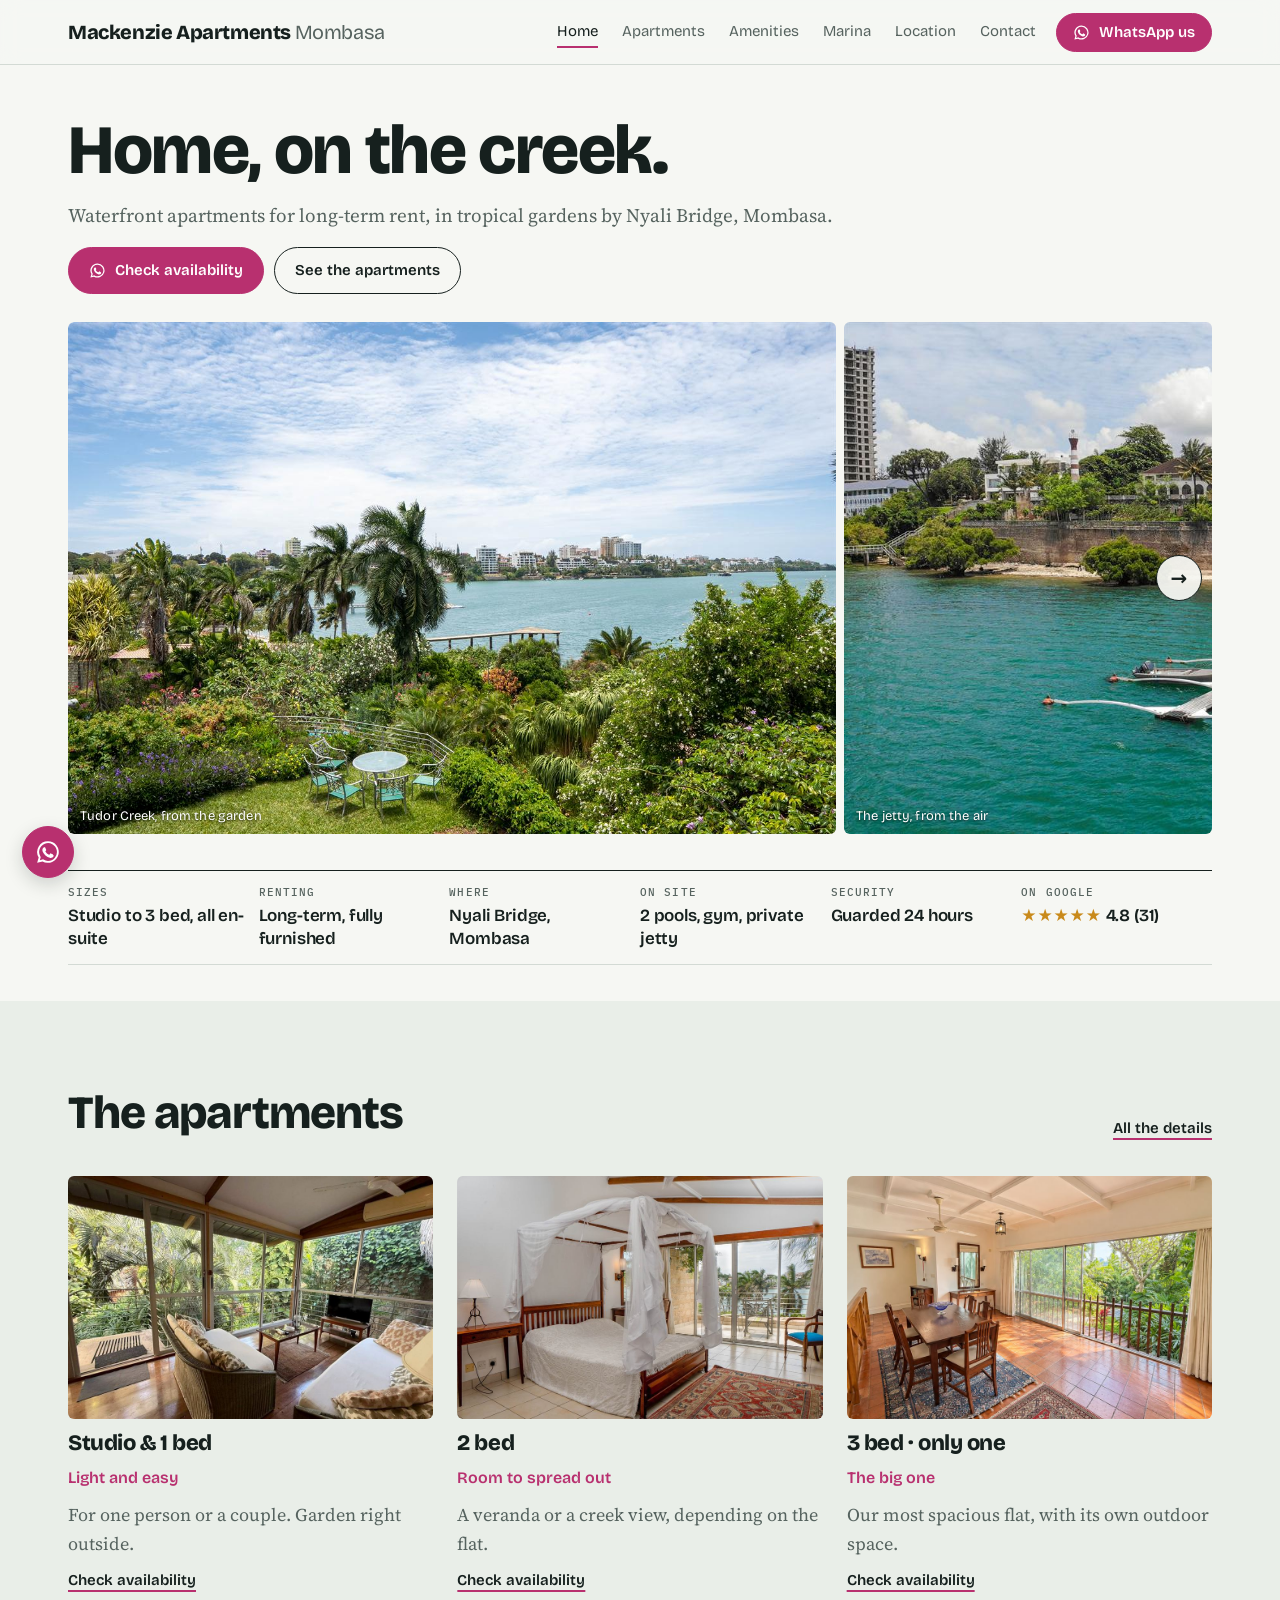
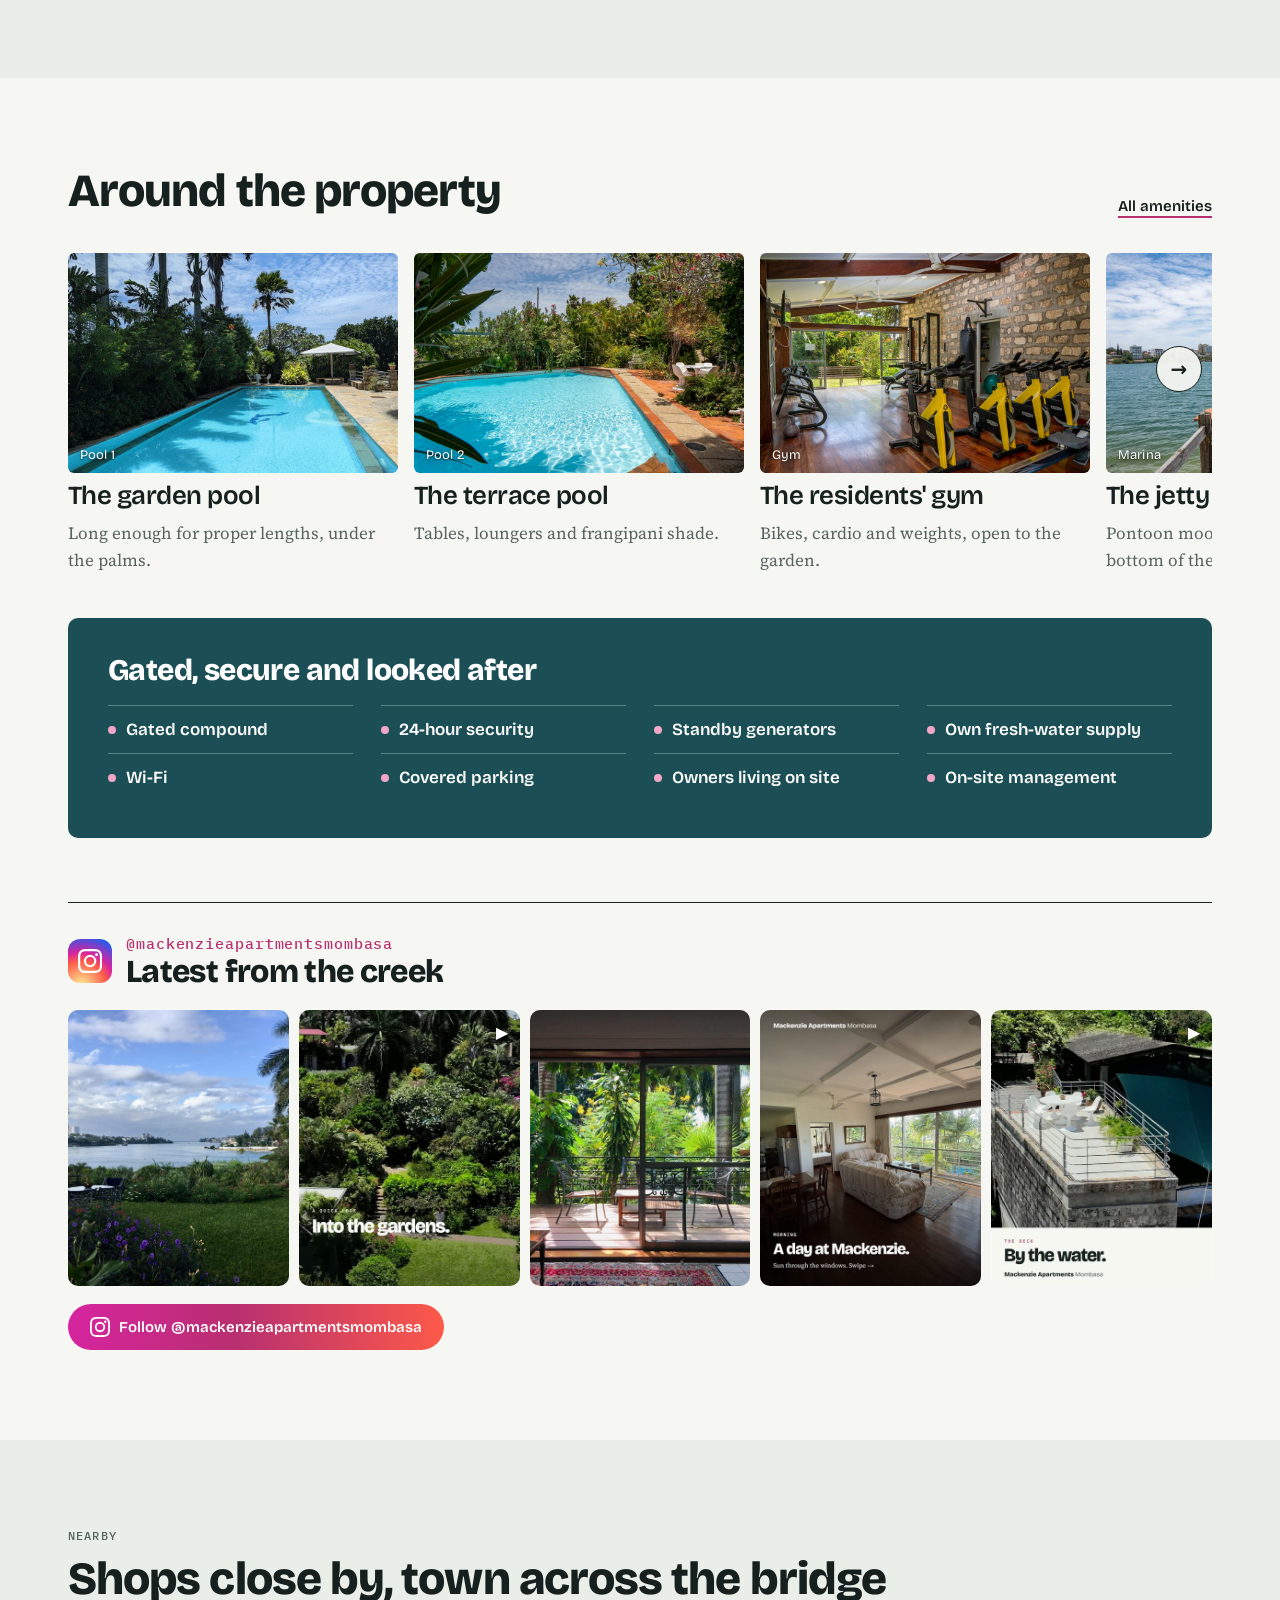
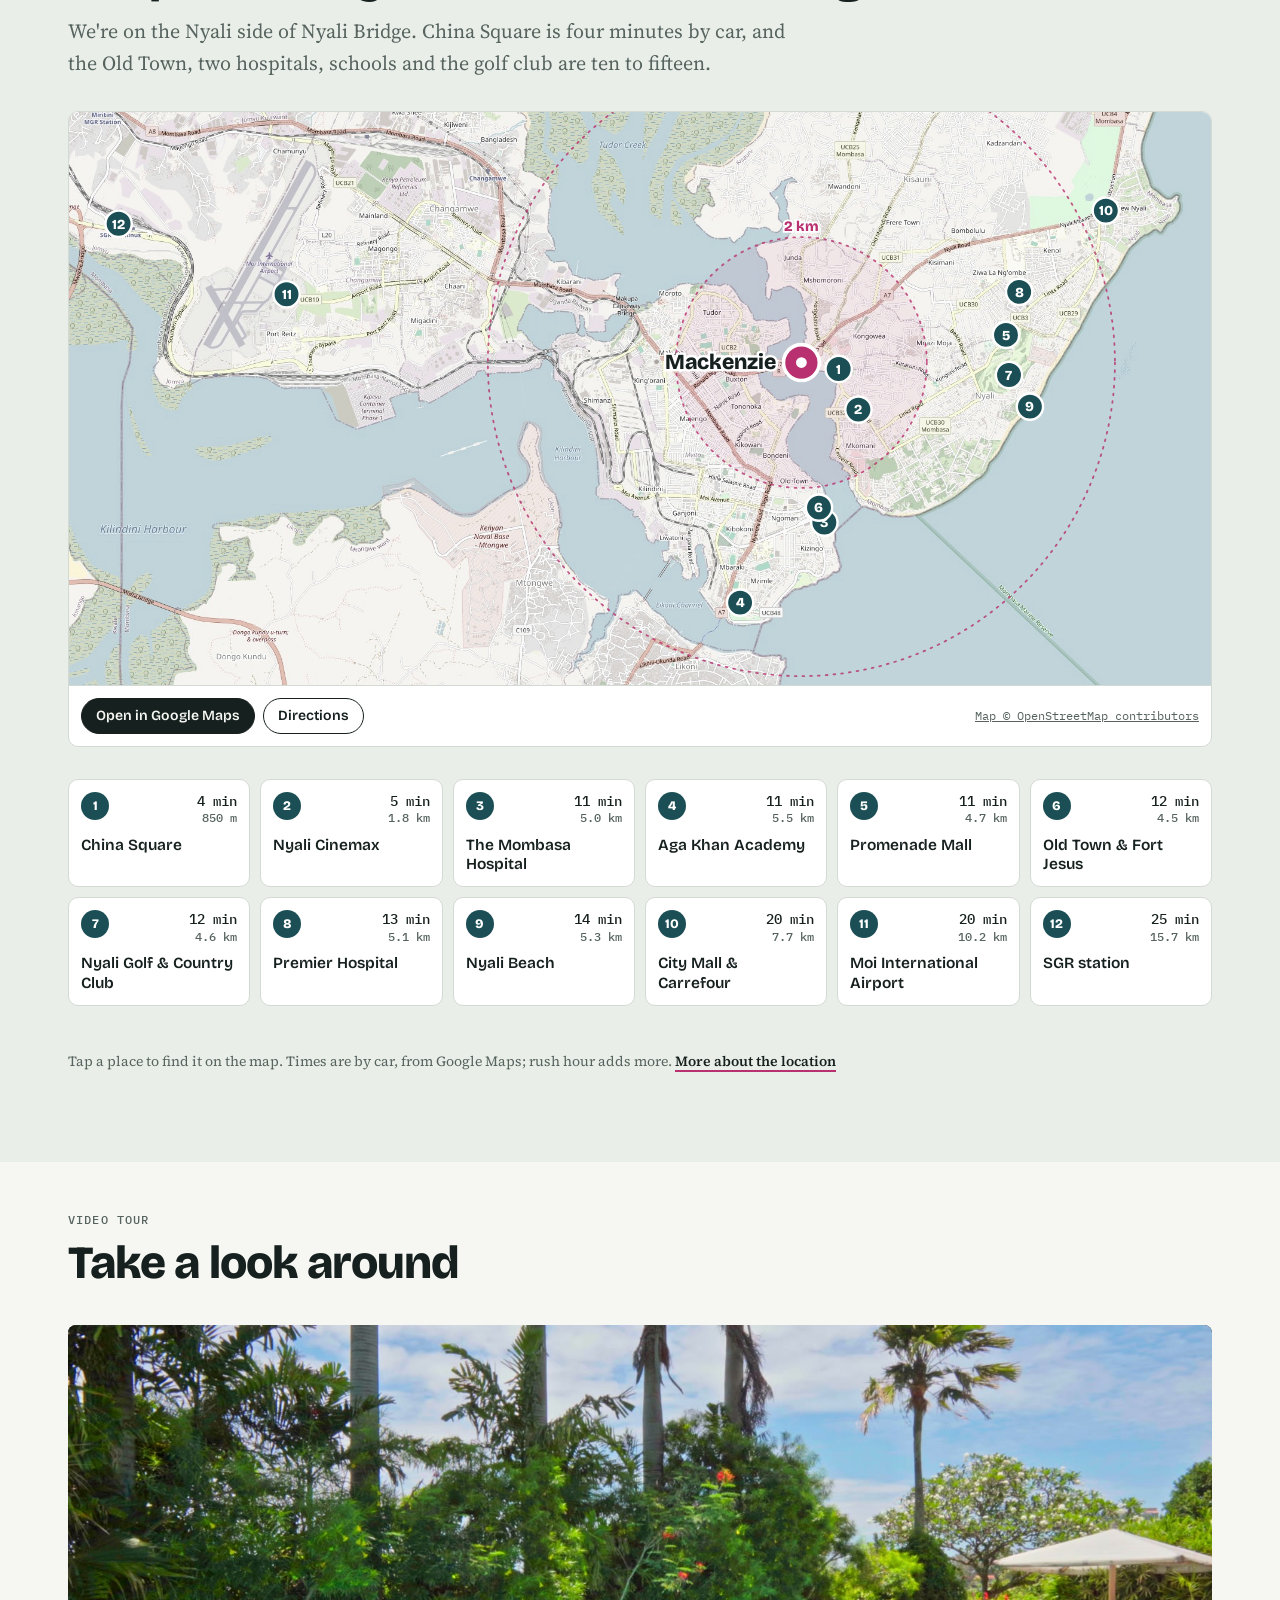
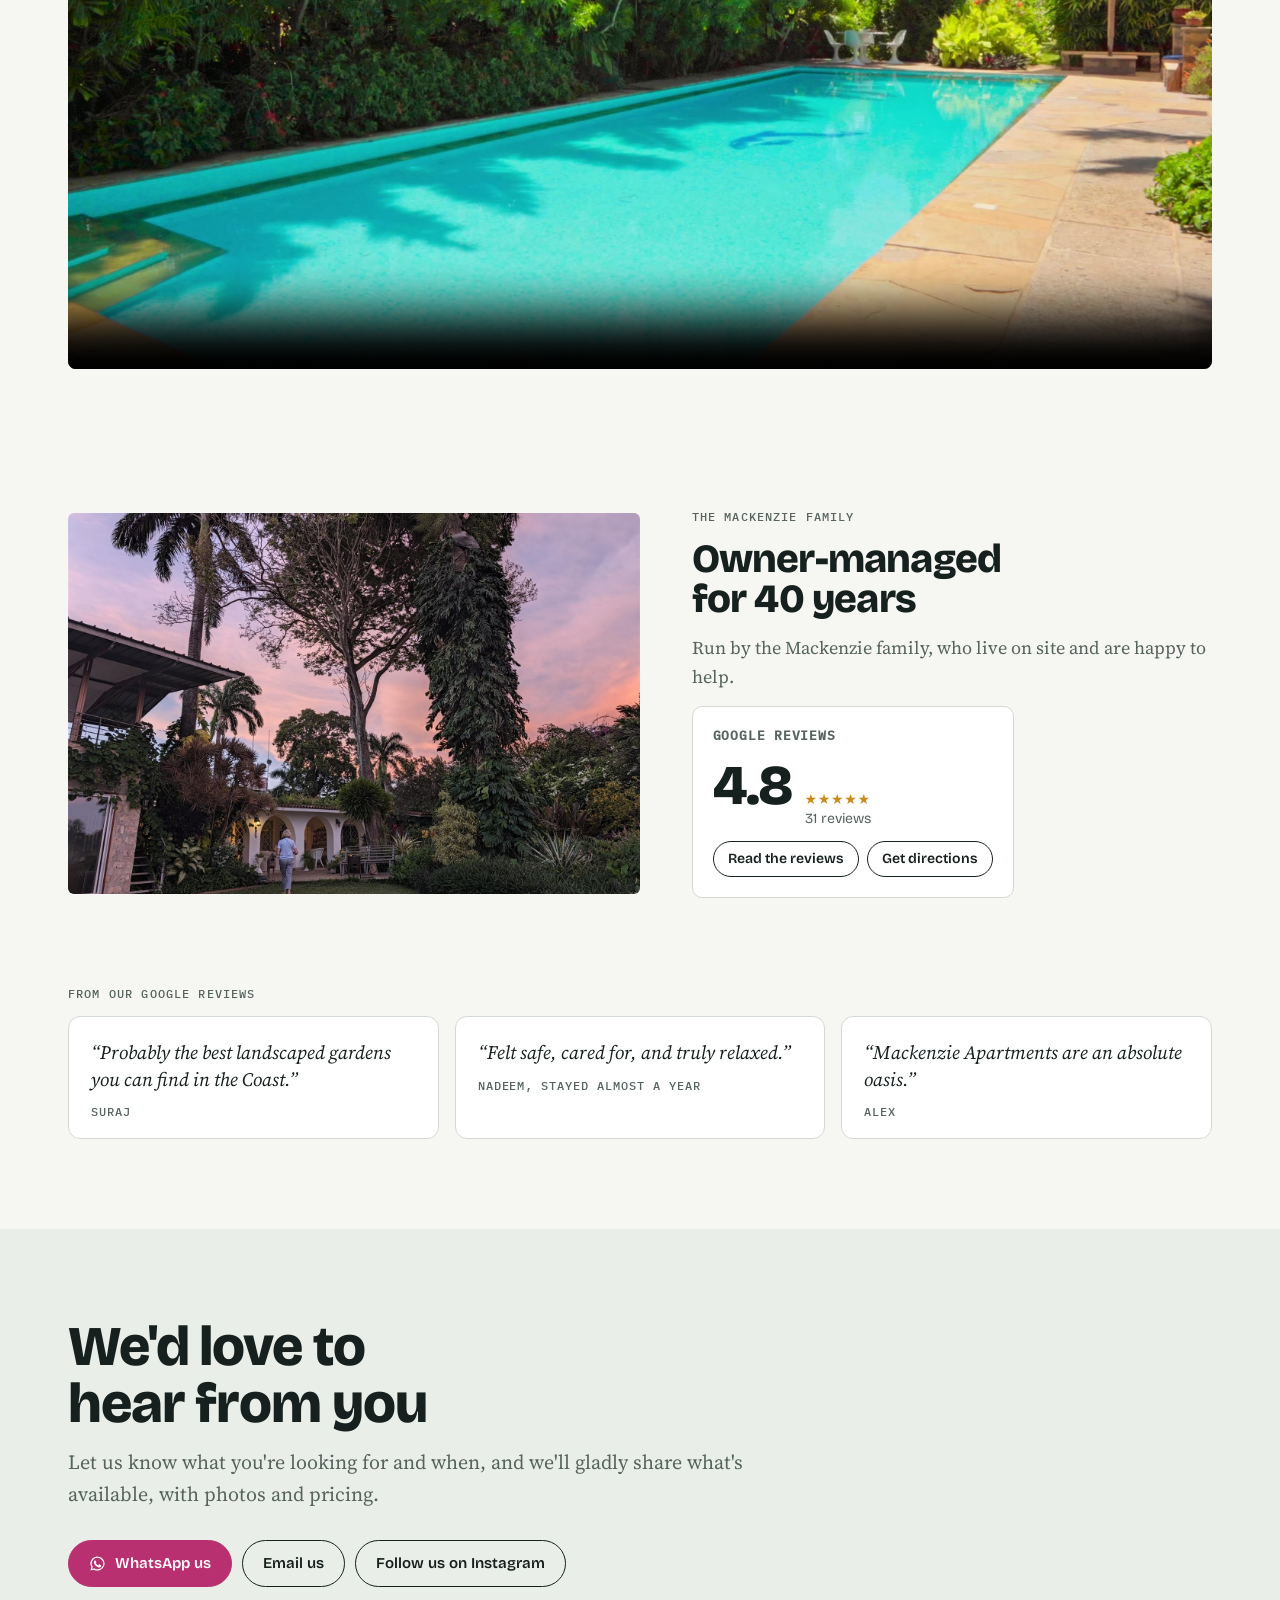
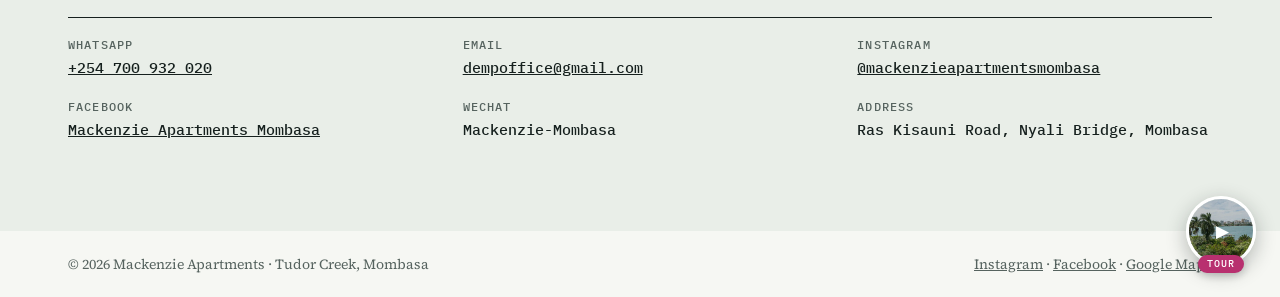
==== commit 158a5d88: "Fix garbled characters (review stars), add arrows to the Instagram row on phones - draft.html had be" ====
--- a/index.html
+++ b/index.html
@@ -575,7 +575,7 @@
 .ig-btn{border:0;color:#fff;padding:13px 22px;font-size:15px;background:linear-gradient(90deg,#d6249f,#B8306F 45%,#fd5949)}
 .ig-btn .ico{width:20px;height:20px}
 .ig-btn:hover{background:linear-gradient(90deg,#b81e88,#9C2560 45%,#e44a3c);color:#fff}
-@container site (max-width:760px){.ig-grid{display:flex;overflow-x:auto;scroll-snap-type:x mandatory;scrollbar-width:none;gap:8px}.ig-grid::-webkit-scrollbar{display:none}.ig-grid a{flex:none;width:42%;scroll-snap-align:start}.ig-btn{white-space:normal;text-align:left}}
+@container site (max-width:760px){.ig-grid{display:flex;overflow-x:auto;scroll-snap-type:x mandatory;scrollbar-width:none;gap:8px}.ig-grid::-webkit-scrollbar{display:none}.ig-grid a{flex:none;width:42%;scroll-snap-align:start}.ig-btn{font-size:13.5px;padding:12px 16px;gap:7px}.ig-btn .ico{width:17px;height:17px}}
 </style>
 <link rel="icon" href="/favicon.ico" sizes="48x48">
 <link rel="icon" href="/favicon.svg" type="image/svg+xml">
@@ -636,12 +636,12 @@
       <div class="car"><div class="car-track" id="car-track">
           <figure><img src="img/m27-m.jpg" data-full="img/m27.jpg" fetchpriority="high" alt="The lawn table at the top of the garden, looking across Tudor Creek" width="1600" height="1067"><span class="ph-tag">Tudor Creek, from the garden</span></figure>
           <figure><img src="img/m26-m.jpg" data-full="img/m26.jpg" alt="The jetty and pontoon from the air, with a yacht moored" width="1600" height="900"><span class="ph-tag">The jetty, from the air</span></figure>
-          <figure><img src="img/m20-m.jpg" data-full="img/m20.jpg" alt="Looking out from the apartment to a private balcony, palms and the creek" width="1600" height="1067"><span class="ph-tag">Inside Â· out to the balcony</span></figure>
+          <figure><img src="img/m20-m.jpg" data-full="img/m20.jpg" alt="Looking out from the apartment to a private balcony, palms and the creek" width="1600" height="1067"><span class="ph-tag">Inside · out to the balcony</span></figure>
           <figure><img src="[data-uri]" data-src="img/m51-m.jpg" data-full="img/m51.jpg" alt="A white table and chairs on a deck right over the water" width="1600" height="1067"><span class="ph-tag">A deck by the water</span></figure>
           <figure><img src="[data-uri]" data-src="img/m36-m.jpg" data-full="img/m36.jpg" alt="The terrace pool under a frangipani, with loungers and a white table" width="1600" height="1067"><span class="ph-tag">Terrace pool</span></figure>
           <figure><img src="[data-uri]" data-src="img/m57-m.jpg" data-full="img/m57.jpg" alt="A garden path between crotons and ginger lilies" width="1600" height="1067"><span class="ph-tag">The gardens</span></figure>
           <figure><img src="[data-uri]" data-src="img/m64-m.jpg" data-full="img/m64.jpg" alt="Loungers on the lawn, with the creek beyond" width="1600" height="1067"><span class="ph-tag">The lawn</span></figure>
-          <figure><img src="[data-uri]" data-src="img/bay2c-m.jpg" data-full="img/bay2c.jpg" alt="Bedroom with a four-poster bed, timber floor and windows onto the creek" width="1448" height="1086"><span class="ph-tag">Inside Â· bedroom on the creek</span></figure>
+          <figure><img src="[data-uri]" data-src="img/bay2c-m.jpg" data-full="img/bay2c.jpg" alt="Bedroom with a four-poster bed, timber floor and windows onto the creek" width="1448" height="1086"><span class="ph-tag">Inside · bedroom on the creek</span></figure>
           <figure><img src="[data-uri]" data-src="img/m8-m.jpg" data-full="img/m8.jpg" alt="The garden pool from above, surrounded by palms" width="1600" height="900"><span class="ph-tag">Garden pool, from above</span></figure>
         </div><button type="button" class="car-btn prev" id="car-prev" aria-label="Previous photos">&#8592;</button><button type="button" class="car-btn next" id="car-next" aria-label="More photos">&#8594;</button></div>
     </section>
@@ -653,7 +653,7 @@
         <div><dt>Where</dt><dd>Nyali Bridge, Mombasa</dd></div>
         <div><dt>On site</dt><dd>2 pools, gym, private jetty</dd></div>
         <div><dt>Security</dt><dd>Guarded 24 hours</dd></div>
-        <div><dt>On Google</dt><dd><span class="stars">â˜…â˜…â˜…â˜…â˜…</span> 4.8 (31)</dd></div>
+        <div><dt>On Google</dt><dd><span class="stars">★★★★★</span> 4.8 (31)</dd></div>
       </dl>
     </section>
     <section class="sec tint">
@@ -676,7 +676,7 @@
             <a class="more wa" data-msg="Hi, I'd like to check availability for a two-bedroom." href="#" target="_blank" rel="noopener">Check availability</a>
           </article>
           <article class="card"><div class="ph"><img src="img/bay1c-s.jpg" data-full="img/bay1c.jpg" alt="Dining room with a wall of sliding windows onto the garden"></div>
-            <div class="size">3 bed Â· only one</div>
+            <div class="size">3 bed · only one</div>
             <h3>The big one</h3>
             <p>Our most spacious flat, with its own outdoor space.</p>
             <a class="more wa" data-msg="Hi, I'd like to check availability for the three-bedroom." href="#" target="_blank" rel="noopener">Check availability</a>
@@ -802,11 +802,11 @@
   </section>
   <footer class="ft">
     <div class="wrap">
-      <span>Â© 2026 Mackenzie Apartments Â· Tudor Creek, Mombasa</span>
-      <span><a href="https://www.instagram.com/mackenzieapartmentsmombasa/" target="_blank" rel="noopener">Instagram</a> Â· <a href="https://www.facebook.com/Mackenzieapartmentsmombasa" target="_blank" rel="noopener">Facebook</a> Â· <a href="https://maps.google.com/?cid=11285151965640191086" target="_blank" rel="noopener">Google Maps</a></span>
+      <span>© 2026 Mackenzie Apartments · Tudor Creek, Mombasa</span>
+      <span><a href="https://www.instagram.com/mackenzieapartmentsmombasa/" target="_blank" rel="noopener">Instagram</a> · <a href="https://www.facebook.com/Mackenzieapartmentsmombasa" target="_blank" rel="noopener">Facebook</a> · <a href="https://maps.google.com/?cid=11285151965640191086" target="_blank" rel="noopener">Google Maps</a></span>
     </div>
   </footer>
-  <div class="mbar"><a class="btn btn-wa wa" href="#" title="WhatsApp us" aria-label="WhatsApp us on +254 700 932 020" target="_blank" rel="noopener"><svg class="ico"><use href="#wa"/></svg><span>WhatsApp us Â· +254 700 932 020</span></a></div>
+  <div class="mbar"><a class="btn btn-wa wa" href="#" title="WhatsApp us" aria-label="WhatsApp us on +254 700 932 020" target="_blank" rel="noopener"><svg class="ico"><use href="#wa"/></svg><span>WhatsApp us · +254 700 932 020</span></a></div>
 </div>
 </div>
 
@@ -881,7 +881,7 @@
     '</svg>';
   var mapHTML = '<div class="scroll"><div class="canvas"><img src="img/map.jpg" alt="" loading="lazy" width="'+MW+'" height="'+MH+'">'+mapSVG+'</div></div>'+
     '<div class="mbtns"><a class="btn btn-ink" href="'+GM+'" target="_blank" rel="noopener">Open in Google Maps</a><a class="btn" href="'+DIR+'" target="_blank" rel="noopener">Directions</a>'+
-    '<a class="credit" href="https://www.openstreetmap.org/copyright" target="_blank" rel="noopener">Map Â© OpenStreetMap contributors</a></div>';
+    '<a class="credit" href="https://www.openstreetmap.org/copyright" target="_blank" rel="noopener">Map © OpenStreetMap contributors</a></div>';
   document.querySelectorAll("[data-realmap]").forEach(function(el){ el.innerHTML = mapHTML; });
   /* tap a place: its pin turns pink and the map slides to it */
   document.querySelectorAll("[data-near]").forEach(function(ul){
@@ -904,14 +904,14 @@
     });
   }
 
-  var gHTML = '<div class="g">GOOGLE REVIEWS</div><div class="score"><b>4.8</b><span><span class="stars">â˜…â˜…â˜…â˜…â˜…</span>31 reviews</span></div>'+
+  var gHTML = '<div class="g">GOOGLE REVIEWS</div><div class="score"><b>4.8</b><span><span class="stars">★★★★★</span>31 reviews</span></div>'+
     '<div class="row"><a class="btn" href="'+GM+'" target="_blank" rel="noopener">Read the reviews</a><a class="btn" href="'+DIR+'" target="_blank" rel="noopener">Get directions</a></div>';
   document.querySelectorAll("[data-google]").forEach(function(el){ el.innerHTML = gHTML; });
   function stepTo(t, dir){ var x = t.scrollLeft, base = t.getBoundingClientRect().left, pos = Array.prototype.map.call(t.children, function(k){ return k.getBoundingClientRect().left - base + x; }), target = null, i;
     if (dir > 0){ for (i = 0; i < pos.length; i++){ if (pos[i] > x + 8){ target = pos[i]; break; } } if (target === null) target = t.scrollWidth; }
     else { for (i = pos.length - 1; i >= 0; i--){ if (pos[i] < x - 8){ target = pos[i]; break; } } if (target === null) target = 0; }
     t.scrollTo({left: target, behavior: "smooth"}); }
-  document.querySelectorAll('[data-page="home"] .onsite, [data-page="home"] .cards').forEach(function(t){
+  document.querySelectorAll('[data-page="home"] .onsite, [data-page="home"] .cards, .ig-grid').forEach(function(t){
     var w = document.createElement("div"); w.className = "car cards-car"; t.parentNode.insertBefore(w, t); w.appendChild(t);
     function btn(cls, label, txt, dir){ var b = document.createElement("button"); b.type = "button"; b.className = "car-btn " + cls; b.setAttribute("aria-label", label); b.innerHTML = txt; b.addEventListener("click", function(){ stepTo(t, dir); }); w.appendChild(b); return b; }
     var p = btn("prev", "Previous", "&#8592;", -1), n = btn("next", "More", "&#8594;", 1);
@@ -1003,12 +1003,12 @@
       {img:"m20.jpg", p:50, t:"Balcony", c:"Through the palms to the water."}
     ]},
     pools:{name:"Pools & gym", slides:[
-      {img:"m36.jpg", p:55, t:"Pool 2 Â· terrace pool", c:"Loungers and frangipani shade."},
-      {img:"m33.jpg", p:36, t:"Pool 2 Â· terrace pool", c:"A table by the water."},
-      {img:"m39.jpg", p:55, t:"Pool 2 Â· terrace pool", c:"Late morning, before the heat."},
-      {img:"m7.jpg", p:45, t:"Pool 2 Â· from above", c:"Tucked into the bougainvillea."},
-      {img:"m8.jpg", p:55, t:"Pool 1 Â· garden pool", c:"Long enough for proper lengths."},
-      {img:"z-pool.jpg", t:"Pool 1 Â· garden pool", c:"Under the palms, quiet most of the day."},
+      {img:"m36.jpg", p:55, t:"Pool 2 · terrace pool", c:"Loungers and frangipani shade."},
+      {img:"m33.jpg", p:36, t:"Pool 2 · terrace pool", c:"A table by the water."},
+      {img:"m39.jpg", p:55, t:"Pool 2 · terrace pool", c:"Late morning, before the heat."},
+      {img:"m7.jpg", p:45, t:"Pool 2 · from above", c:"Tucked into the bougainvillea."},
+      {img:"m8.jpg", p:55, t:"Pool 1 · garden pool", c:"Long enough for proper lengths."},
+      {img:"z-pool.jpg", t:"Pool 1 · garden pool", c:"Under the palms, quiet most of the day."},
       {img:"m46.jpg", p:62, t:"Residents' gym", c:"Bikes, cardio and weights."},
       {img:"m48.jpg", p:45, t:"Residents' gym", c:"Open to the garden on three sides."}
     ]},
